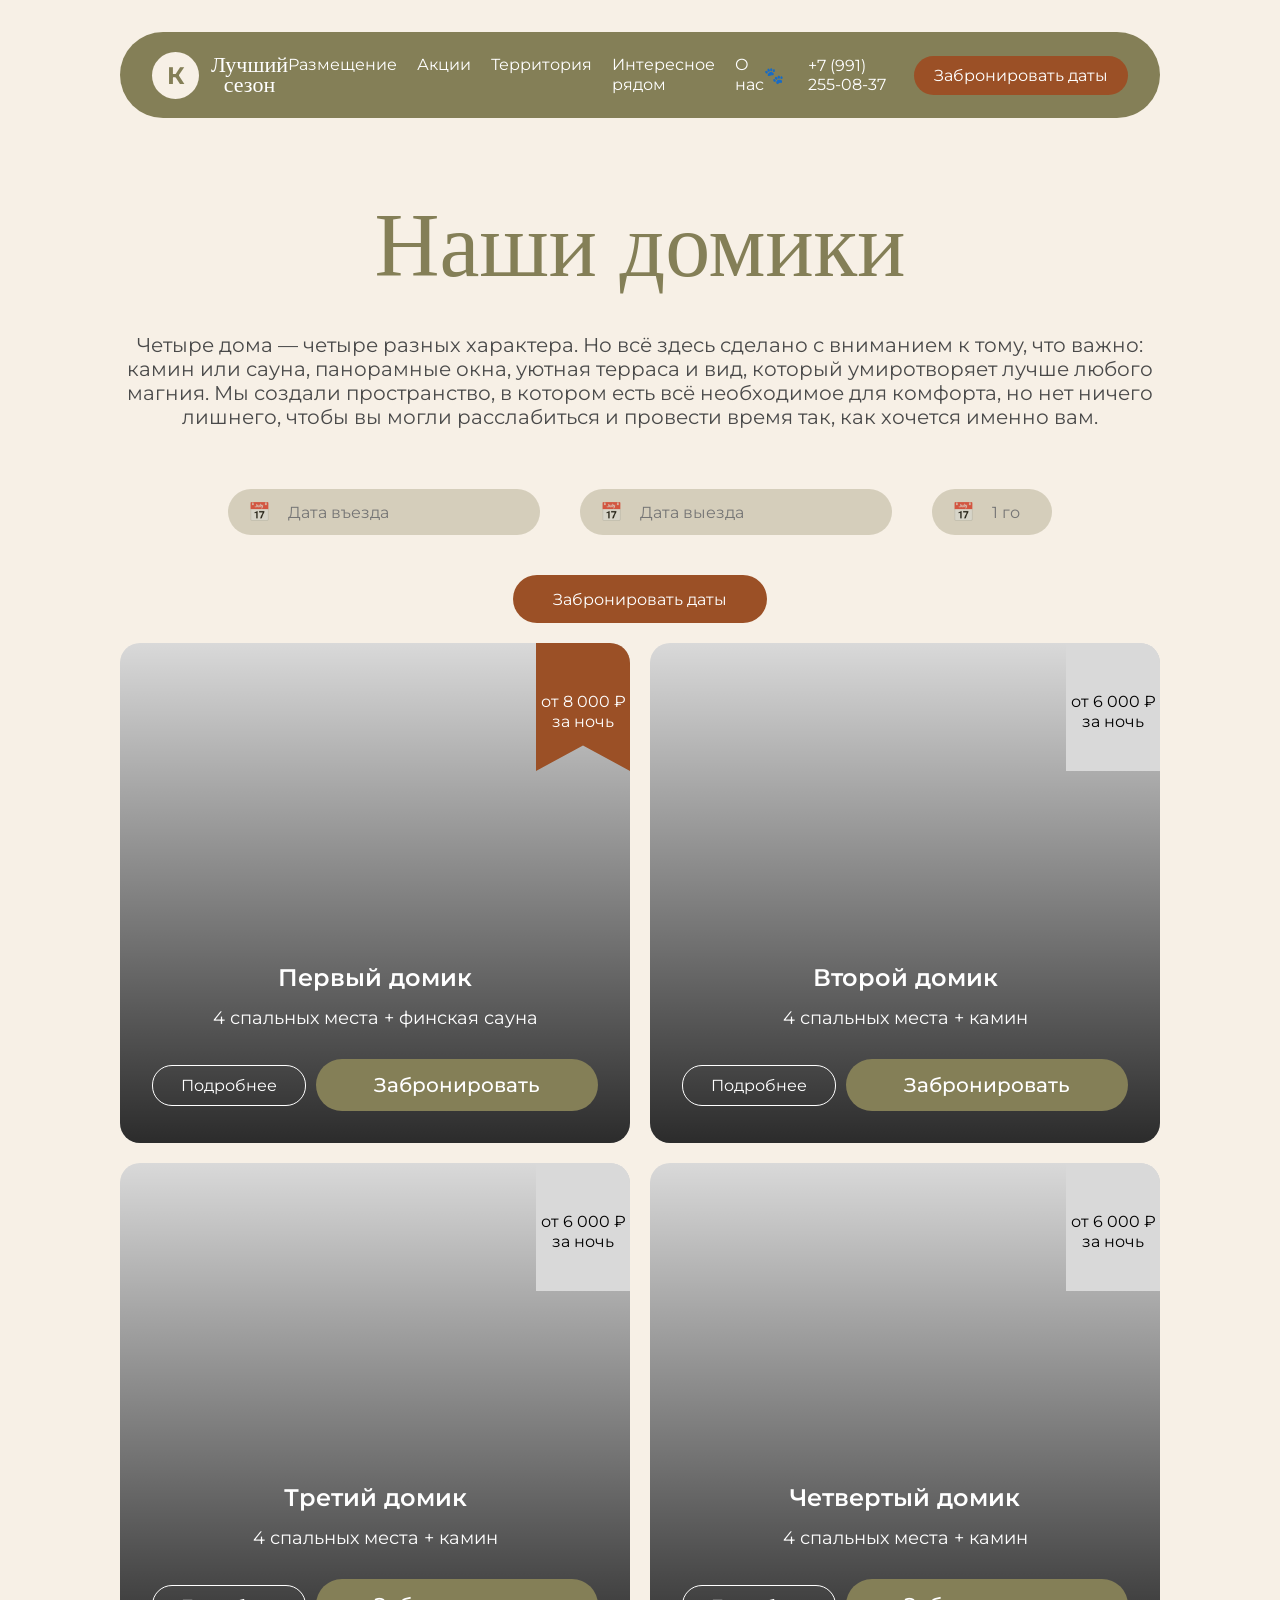
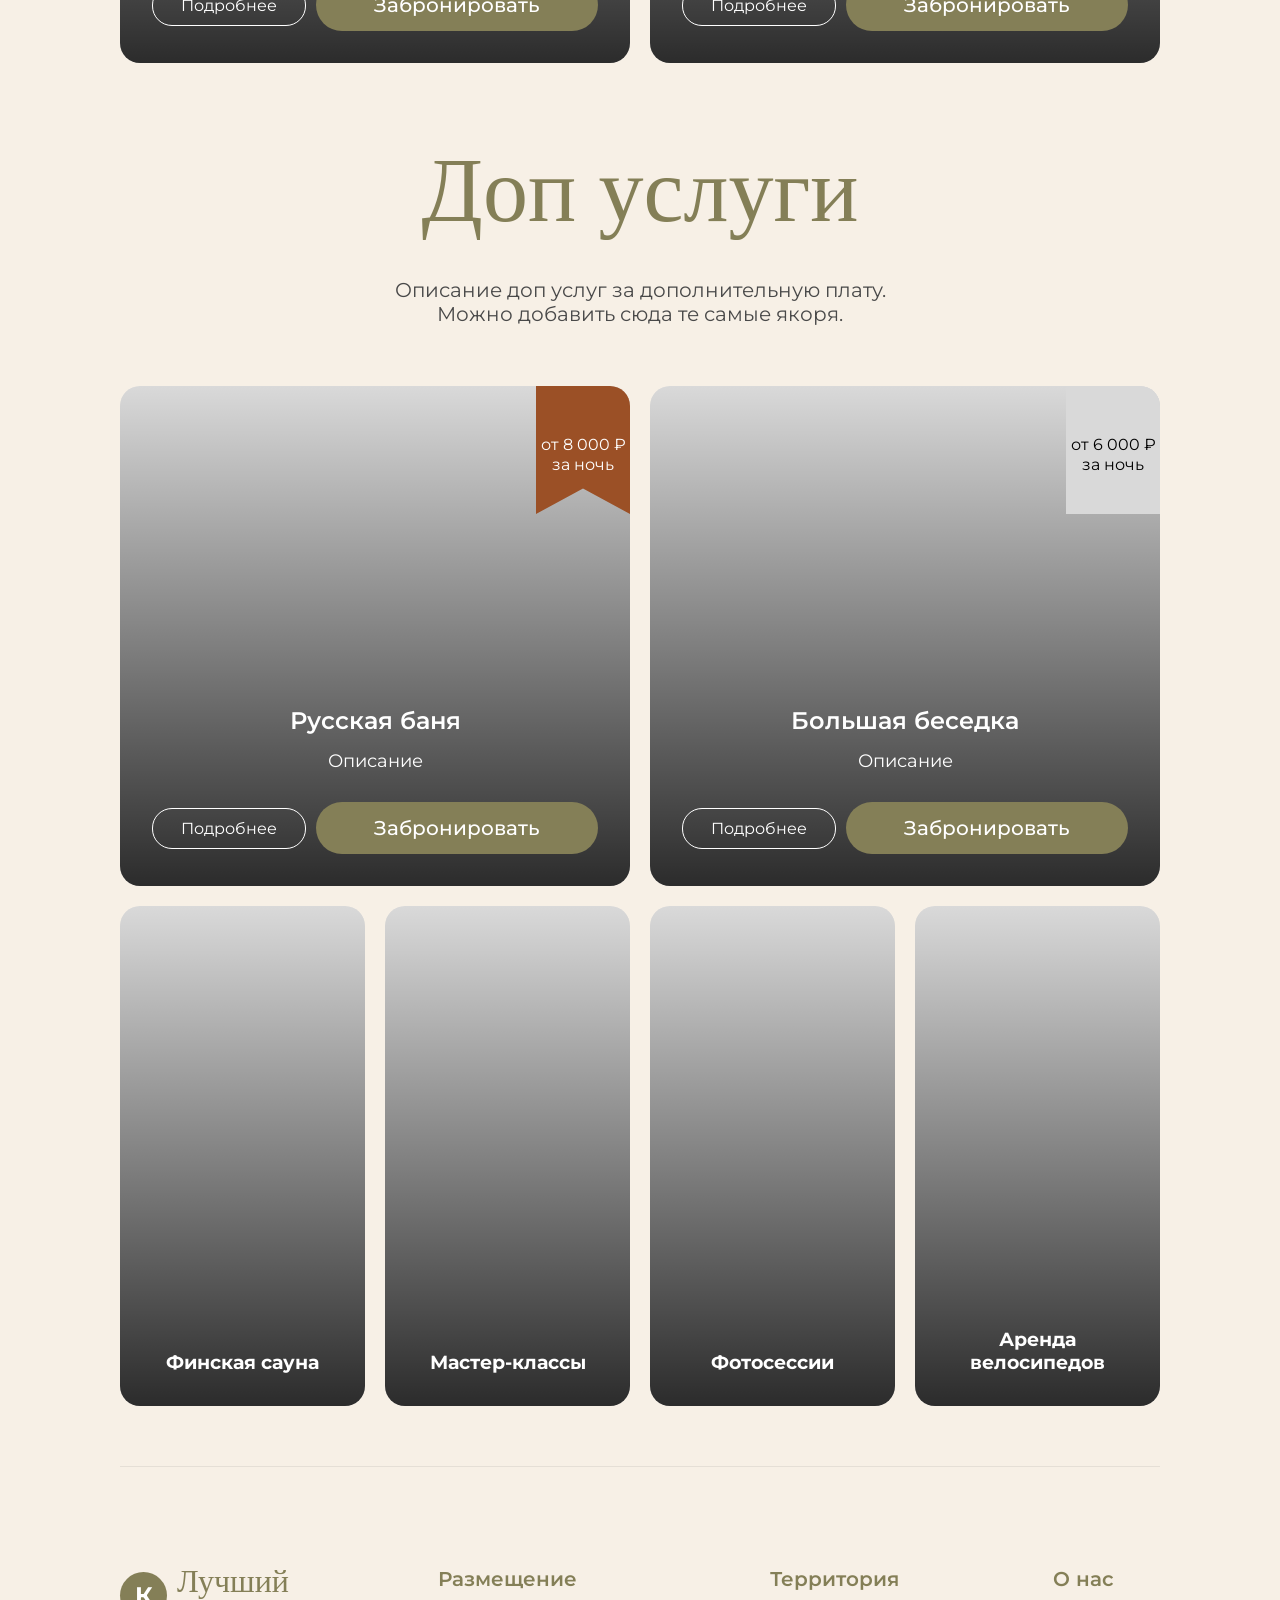
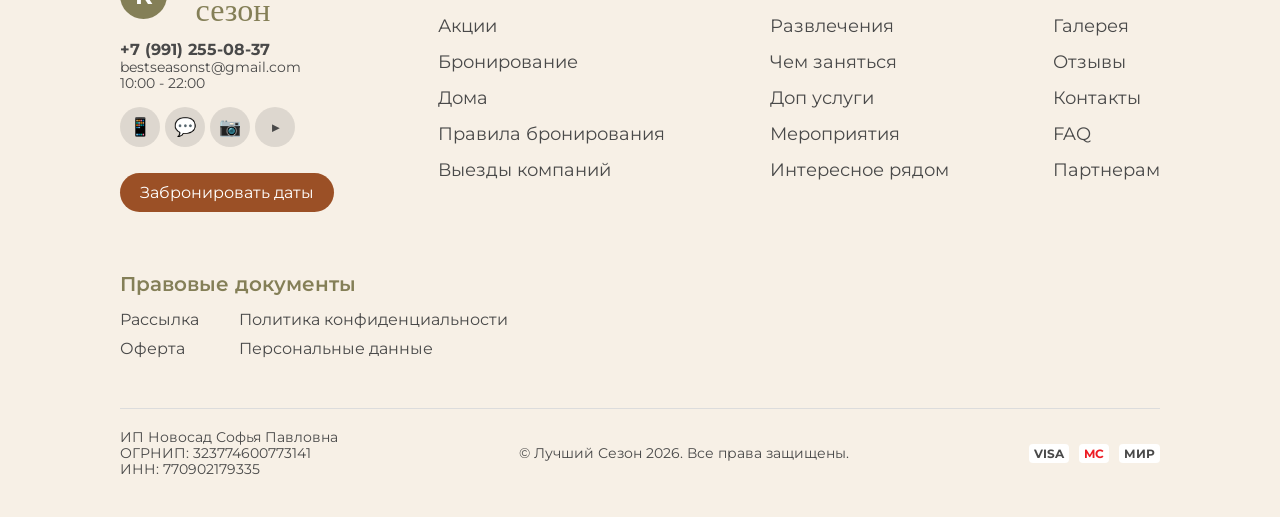
==== houses.html @ 02b1b935 "фыа" ====
<!DOCTYPE html>
<html lang="ru">
<head>
    <meta charset="UTF-8">
    <meta name="viewport" content="width=device-width, initial-scale=1.0">
    <title>Лучший сезон — Наши домики</title>
    
    <!-- Подключение шрифтов -->
    <link rel="preconnect" href="https://fonts.googleapis.com">
    <link rel="preconnect" href="https://fonts.gstatic.com" crossorigin>
    <link href="https://fonts.googleapis.com/css2?family=Inter:wght@400&family=Montserrat:wght@400;500;600&display=swap" rel="stylesheet">
    
    <style>
        /* CSS-переменные (цвета макета) */
        :root {
            --bg-color: #F7F0E6;
            --primary-color: #847F57;    /* Оливковый */
            --secondary-color: #9B5026;  /* Терракотовый */
            --text-color: #494949;
            --text-light: #FFFFFF;
        }

        /* Обнуление стилей */
        * {
            margin: 0;
            padding: 0;
            box-sizing: border-box;
            font-family: 'Montserrat', sans-serif;
        }

        body {
            background-color: var(--bg-color);
            color: var(--text-color);
            display: flex;
            flex-direction: column;
            align-items: center;
            padding: 20px 20px 0 20px;
        }

        /* Контейнер для десктопной ширины 1440px */
        .container {
            max-width: 1440px;
            width: 100%;
            padding: 0 100px;
        }

        /* --- ХЕДЕР --- */
        header {
            background: var(--primary-color);
            backdrop-filter: blur(10px);
            border-radius: 100px;
            padding: 20px 32px;
            display: flex;
            justify-content: space-between;
            align-items: center;
            width: 100%;
            height: 86px;
            margin-top: 12px;
            color: var(--text-light);
        }

        .logo-group {
            display: flex;
            align-items: center;
            gap: 12px;
        }

        .logo-icon {
            width: 47px;
            height: 47px;
            background: var(--bg-color);
            border-radius: 50%;
            display: flex;
            justify-content: center;
            align-items: center;
            color: var(--primary-color);
            font-weight: bold;
            font-size: 24px;
        }

        .logo-text {
            font-family: 'Etude Noire', serif;
            font-size: 22px;
            line-height: 90%;
            text-align: center;
        }

        nav {
            display: flex;
            gap: 20px;
        }

        nav a {
            color: var(--text-light);
            text-decoration: none;
            font-size: 16px;
            line-height: 20px;
        }

        .header-right {
            display: flex;
            align-items: center;
            gap: 24px;
        }

        .header-right .phone {
            font-size: 16px;
        }

        .btn-book {
            background: var(--secondary-color);
            color: var(--text-light);
            text-decoration: none;
            padding: 10px 20px;
            border-radius: 100px;
            font-size: 16px;
            white-space: nowrap;
            cursor: pointer;
            border: none;
        }

        /* --- СЕКЦИЯ ДОМИКИ --- */
        .section {
            margin-top: 80px;
            width: 100%;
        }

        .section-header {
            text-align: center;
            margin-bottom: 40px;
            display: flex;
            flex-direction: column;
            align-items: center;
            gap: 20px;
        }

        .section-title {
            font-family: 'Etude Noire', serif;
            font-size: 90px;
            color: var(--primary-color);
            font-weight: 500;
            line-height: 95px;
        }

        .section-subtitle {
            font-size: 20px;
            line-height: 24px;
            text-align: center;
            max-width: 1240px;
        }

        /* Поисковая строка */
        .search-bar {
            display: flex;
            justify-content: center;
            align-items: center;
            gap: 40px;
            margin-top: 40px;
            flex-wrap: wrap;
        }

        .search-input-group {
            display: flex;
            align-items: center;
            gap: 14px;
        }

        .search-input {
            background: rgba(132, 127, 87, 0.3);
            border: none;
            border-radius: 100px;
            padding: 14px 32px 14px 60px;
            font-size: 16px;
            color: var(--text-color);
            height: 46px;
            outline: none;
            position: relative;
        }

        .search-input-wrapper {
            position: relative;
        }

        .search-input-wrapper::before {
            content: '📅';
            position: absolute;
            left: 20px;
            top: 50%;
            transform: translateY(-50%);
            font-size: 18px;
        }

        /* Карточная сетка */
        .grid-2col {
            display: grid;
            grid-template-columns: repeat(2, 1fr);
            gap: 20px;
            margin-top: 20px;
        }

        .grid-4col {
            display: grid;
            grid-template-columns: repeat(4, 1fr);
            gap: 20px;
            margin-top: 20px;
        }

        /* Карточка дома */
        .card {
            position: relative;
            background: #d9d9d9;
            border-radius: 20px;
            overflow: hidden;
            height: 500px;
            display: flex;
            flex-direction: column;
            justify-content: flex-end;
            padding: 32px;
            color: var(--text-light);
            background-size: cover;
            background-position: center;
        }

        /* Градиентный оверлей */
        .card::before {
            content: '';
            position: absolute;
            bottom: 0;
            left: 0;
            width: 100%;
            height: 100%;
            background: linear-gradient(180deg, rgba(0,0,0,0) 0%, rgba(0,0,0,0.8) 100%);
            z-index: 1;
        }

        .card-content {
            position: relative;
            z-index: 2;
            display: flex;
            flex-direction: column;
            align-items: center;
            gap: 10px;
        }

        .card-content h3 {
            font-size: 24px;
            font-weight: 600;
            margin-bottom: 5px;
        }

        .card-content p {
            font-size: 18px;
            font-weight: 400;
            margin-bottom: 20px;
        }

        .card-btn-group {
            display: flex;
            gap: 10px;
            width: 100%;
            justify-content: space-between;
            align-items: center;
        }

        .btn-details {
            background: transparent;
            border: 1px solid var(--text-light);
            border-radius: 20px;
            padding: 10px 28px;
            color: var(--text-light);
            text-decoration: none;
            font-size: 16px;
        }

        .btn-book-card {
            background: var(--primary-color);
            color: var(--text-light);
            border-radius: 100px;
            padding: 14px 40px;
            text-decoration: none;
            font-size: 20px;
            font-weight: 500;
            width: 100%;
            text-align: center;
            cursor: pointer;
            border: none;
        }

        /* Цена */
        .price-tag {
            position: absolute;
            top: 0;
            right: 0;
            background: var(--secondary-color);
            width: 94px;
            height: 128px;
            display: flex;
            flex-direction: column;
            justify-content: center;
            align-items: center;
            clip-path: polygon(0 0, 100% 0, 100% 100%, 50% 80%, 0 100%);
            z-index: 3;
            padding-top: 10px;
        }

        .price-tag span {
            display: block;
            text-align: center;
            color: var(--text-light);
            font-size: 16px;
            line-height: 20px;
        }

        /* --- СЕКЦИЯ УСЛУГ --- */
        .service-card-large {
            height: 500px;
            background: linear-gradient(180deg, rgba(0,0,0,0) 0%, rgba(0,0,0,0.8) 100%), #847F57;
        }

        .service-card-small {
            height: 295px;
            background: linear-gradient(180deg, rgba(0,0,0,0) 0%, rgba(0,0,0,0.8) 100%), #d9d9d9;
            padding: 20px;
            align-items: center;
            justify-content: flex-end;
        }

        .service-card-small h3 {
            position: relative;
            z-index: 2;
            text-align: center;
        }

        /* --- ФУТЕР --- */
        footer {
            width: 100%;
            padding: 100px 0 20px 0;
            margin-top: 60px;
            border-top: 1px solid rgba(73, 73, 73, 0.1);
        }

        .footer-top {
            display: flex;
            justify-content: space-between;
            margin-bottom: 60px;
            gap: 40px;
            flex-wrap: wrap;
        }

        .footer-col {
            display: flex;
            flex-direction: column;
            gap: 14px;
        }

        .footer-col h4 {
            font-weight: 600;
            font-size: 20px;
            color: var(--primary-color);
            margin-bottom: 10px;
        }

        .footer-col a, .footer-col p {
            font-size: 18px;
            color: var(--text-color);
            text-decoration: none;
        }

        .footer-logo {
            display: flex;
            flex-direction: column;
            align-items: flex-start;
            gap: 16px;
        }

        .footer-logo .logo-text {
            color: var(--primary-color);
            font-size: 32px;
        }

        .footer-logo p {
            font-size: 16px;
            line-height: 115%;
        }

        .socials {
            display: flex;
            gap: 5px;
        }

        .social-icon {
            width: 40px;
            height: 40px;
            border-radius: 50%;
            background: rgba(73, 73, 73, 0.15);
            display: flex;
            justify-content: center;
            align-items: center;
            font-size: 18px;
        }

        .footer-docs {
            display: flex;
            gap: 40px;
            margin-bottom: 40px;
            flex-wrap: wrap;
        }

        .footer-docs-col h4 {
            font-weight: 600;
            font-size: 20px;
            color: var(--primary-color);
            margin-bottom: 14px;
        }
        
        .footer-docs-col a {
            display: block;
            margin-bottom: 10px;
            text-decoration: none;
            color: var(--text-color);
        }

        .footer-bottom {
            display: flex;
            justify-content: space-between;
            align-items: center;
            border-top: 1px solid #dcdcdc;
            padding-top: 20px;
            font-size: 14px;
            color: var(--text-color);
            flex-wrap: wrap;
            gap: 20px;
        }

        .footer-bottom .pay-icons {
            display: flex;
            gap: 10px;
            align-items: center;
        }

        /* Адаптивность для планшетов и телефонов */
        @media (max-width: 1200px) {
            .container { padding: 0 20px; }
            .grid-2col, .grid-4col { grid-template-columns: 1fr; }
            header { flex-wrap: wrap; height: auto; border-radius: 20px; gap: 15px; justify-content: center; }
            nav { flex-wrap: wrap; justify-content: center; }
            .section-title { font-size: 50px; line-height: 55px; }
        }

        /* ============================== */
        /* СТИЛИ ДЛЯ МОДАЛЬНОГО ОКНА      */
        /* ============================== */
        .modal-overlay {
            position: fixed;
            top: 0;
            left: 0;
            width: 100%;
            height: 100%;
            background: rgba(0,0,0,0.6);
            backdrop-filter: blur(4px);
            z-index: 1000;
            display: none; /* Скрыто по умолчанию */
            justify-content: center;
            align-items: center;
            padding: 20px;
        }

        .modal-content {
            background: #F7F0E6;
            border-radius: 40px;
            max-width: 800px;
            width: 100%;
            max-height: 90vh;
            overflow-y: auto;
            padding: 40px;
            position: relative;
            box-shadow: 0 20px 60px rgba(0,0,0,0.3);
        }

        .modal-close {
            position: absolute;
            top: 20px;
            right: 24px;
            background: rgba(132,127,87,0.15);
            border: none;
            border-radius: 14px;
            width: 50px;
            height: 50px;
            font-size: 28px;
            line-height: 50px;
            cursor: pointer;
            color: #847F57;
            transition: 0.2s;
        }
        .modal-close:hover {
            background: rgba(132,127,87,0.3);
        }

        .modal-title {
            font-family: 'Etude Noire', serif;
            font-size: 48px;
            color: #847F57;
            margin-bottom: 20px;
            text-align: center;
        }

        .modal-images {
            text-align: center;
            margin-bottom: 20px;
        }
        .modal-main-img {
            width: 100%;
            max-height: 300px;
            object-fit: cover;
            border-radius: 20px;
        }

        .modal-info {
            display: flex;
            flex-wrap: wrap;
            gap: 30px;
            margin-bottom: 30px;
        }
        .modal-desc, .modal-amenities {
            flex: 1;
            min-width: 200px;
        }
        .modal-desc h3, .modal-amenities h3 {
            font-size: 20px;
            color: #9B5026;
            margin-bottom: 12px;
        }
        .modal-desc p {
            font-size: 16px;
            line-height: 1.5;
            color: #494949;
        }
        .modal-amenities ul {
            list-style: none;
            padding: 0;
            display: flex;
            flex-wrap: wrap;
            gap: 8px;
        }
        .modal-amenities ul li {
            background: rgba(132,127,87,0.15);
            padding: 6px 16px;
            border-radius: 20px;
            font-size: 14px;
            color: #494949;
        }

        .modal-dates {
            display: flex;
            gap: 20px;
            margin-bottom: 30px;
            flex-wrap: wrap;
        }
        .date-group {
            flex: 1;
            min-width: 150px;
        }
        .date-group label {
            display: block;
            font-weight: 500;
            margin-bottom: 6px;
            color: #494949;
        }
        .date-group input {
            width: 100%;
            padding: 12px 16px;
            border: 1px solid rgba(132,127,87,0.3);
            border-radius: 100px;
            background: rgba(132,127,87,0.1);
            font-size: 16px;
            color: #494949;
            outline: none;
        }

        .modal-guests {
            background: rgba(155,80,38,0.1);
            border-radius: 16px;
            padding: 20px;
            margin-bottom: 30px;
        }
        .guest-row {
            display: flex;
            justify-content: space-between;
            align-items: center;
            padding: 8px 0;
            border-bottom: 1px solid rgba(73,73,73,0.1);
        }
        .guest-row:last-child {
            border-bottom: none;
        }
        .guest-row span {
            font-size: 16px;
            color: #494949;
        }
        .counter {
            display: flex;
            align-items: center;
            gap: 12px;
        }
        .counter-btn {
            width: 30px;
            height: 30px;
            border-radius: 50%;
            border: 1px solid #9B5026;
            background: transparent;
            color: #9B5026;
            font-size: 20px;
            cursor: pointer;
            display: flex;
            align-items: center;
            justify-content: center;
        }
        .counter-btn:hover {
            background: #9B5026;
            color: #fff;
        }
        .counter span {
            font-size: 18px;
            font-weight: 500;
            min-width: 20px;
            text-align: center;
        }

        .modal-footer {
            display: flex;
            justify-content: space-between;
            align-items: center;
            flex-wrap: wrap;
            gap: 20px;
            border-top: 1px solid rgba(73,73,73,0.2);
            padding-top: 20px;
        }
        .modal-price {
            font-size: 24px;
            font-weight: 600;
            color: #494949;
        }
        .modal-price small {
            font-weight: 400;
            font-size: 16px;
            color: #847F57;
        }
        #confirmBooking {
            background: #9B5026;
            color: #fff;
            border: none;
            border-radius: 100px;
            padding: 14px 40px;
            font-size: 20px;
            cursor: pointer;
            transition: 0.2s;
        }
        #confirmBooking:hover {
            background: #7a3e1c;
        }

        :root {
            --bg-color: #F7F0E6;
            --primary-color: #847F57;    /* Оливковый */
            --secondary-color: #9B5026;  /* Терракотовый */
            --text-color: #494949;
            --text-light: #FFFFFF;
            --beige-bg: rgba(155, 80, 38, 0.15);
            --light-beige-bg: rgba(132, 127, 87, 0.15);
        }

        /* Обнуление и база */
        * { margin: 0; padding: 0; box-sizing: border-box; font-family: 'Montserrat', sans-serif; }
        body { background: #F7F0E6; color: var(--text-color); padding: 20px; }
        a { text-decoration: none; color: inherit; }

        /* Имитация шрифта Etude Noire (в идеале подключить локальный файл) */
        @import url('https://fonts.googleapis.com/css2?family=Playfair+Display:wght@400;500;600&display=swap');
        .etude-font { font-family: 'Playfair Display', serif; }

        /* --- Стили основной страницы (Хедер, Карточки, Футер) --- */
        /* (Оставим их без изменений для контекста, главное здесь - модальное окно) */
        .container { max-width: 1440px; width: 100%; margin: 0 auto; padding: 0 100px; }
        header { background: var(--primary-color); border-radius: 100px; padding: 20px 32px; display: flex; justify-content: space-between; align-items: center; height: 86px; color: #fff; margin-top: 12px; }
        .logo-group { display: flex; align-items: center; gap: 12px; }
        .logo-icon { width: 47px; height: 47px; background: var(--bg-color); border-radius: 50%; display: flex; justify-content: center; align-items: center; color: var(--primary-color); font-weight: bold; font-size: 24px; }
        .logo-text { font-family: 'Playfair Display', serif; font-size: 22px; line-height: 90%; text-align: center; }
        nav { display: flex; gap: 20px; }
        nav a { color: #fff; font-size: 16px; }
        .header-right { display: flex; align-items: center; gap: 24px; }
        .btn-book { background: var(--secondary-color); color: #fff; padding: 10px 20px; border-radius: 100px; font-size: 16px; border: none; cursor: pointer; }
        .section { margin-top: 80px; }
        .section-title { font-family: 'Playfair Display', serif; font-size: 90px; color: var(--primary-color); text-align: center; line-height: 95px; }
        .section-subtitle { font-size: 20px; text-align: center; max-width: 1240px; margin: 20px auto; }
        .grid-2col { display: grid; grid-template-columns: repeat(2, 1fr); gap: 20px; margin-top: 20px; }
        .card { position: relative; height: 500px; border-radius: 20px; overflow: hidden; background: #d9d9d9; display: flex; flex-direction: column; justify-content: flex-end; padding: 32px; color: #fff; background-size: cover; background-position: center; }
        .card::before { content: ''; position: absolute; inset: 0; background: linear-gradient(180deg, rgba(0,0,0,0) 0%, rgba(0,0,0,0.8) 100%); z-index: 1; }
        .card-content { position: relative; z-index: 2; display: flex; flex-direction: column; align-items: center; gap: 10px; }
        .card-btn-group { display: flex; gap: 10px; width: 100%; justify-content: space-between; align-items: center; }
        .btn-book-card { background: var(--primary-color); color: #fff; border-radius: 100px; padding: 14px 40px; font-size: 20px; font-weight: 500; width: 100%; text-align: center; border: none; cursor: pointer; }
        .btn-details { border: 1px solid #fff; border-radius: 20px; padding: 10px 28px; color: #fff; }
        .price-tag { position: absolute; top: 0; right: 0; background: var(--secondary-color); width: 94px; height: 128px; display: flex; flex-direction: column; justify-content: center; align-items: center; clip-path: polygon(0 0, 100% 0, 100% 100%, 50% 80%, 0 100%); z-index: 3; }
        .price-tag span { display: block; text-align: center; color: #fff; font-size: 16px; line-height: 20px; }

        /* ============================================================ */
        /* =============== ТОЧНОЕ МОДАЛЬНОЕ ОКНО ПО МАКЕТУ ============== */
        /* ============================================================ */

        .modal-overlay {
            position: fixed; top: 0; left: 0; width: 100vw; height: 100vh;
            background: rgba(0, 0, 0, 0.5); backdrop-filter: blur(4px);
            z-index: 999; display: none; justify-content: center; align-items: center;
            padding: 40px 20px;
        }

        .modal-content {
            position: relative;
            width: 100%;
            max-width: 1240px; /* Строго по макету */
            background: #F7F0E6;
            border-radius: 40px;
            padding: 40px;
            max-height: 90vh; overflow-y: auto;
            box-shadow: 0 20px 60px rgba(0,0,0,0.3);
        }

        /* Кнопка закрытия */
        .modal-close-btn {
            position: absolute; top: 32px; right: 32px;
            width: 50px; height: 50px; border-radius: 14px;
            background: rgba(132, 127, 87, 0.15);
            border: none; color: #847F57; font-size: 28px;
            cursor: pointer; display: flex; justify-content: center; align-items: center;
        }
        .modal-close-btn:hover { background: rgba(132, 127, 87, 0.3); }

        /* Заголовок */
        .modal-title {
            font-family: 'Playfair Display', serif;
            font-size: 64px; color: var(--primary-color);
            text-align: center; margin-bottom: 32px; font-weight: 500;
        }

        /* Сетка изображений */
        .gallery-grid {
            display: flex; gap: 20px; height: 344px;
        }
        .gallery-main {
            flex: 0 0 574px; height: 100%; background: #D9D9D9; border-radius: 20px;
            background-size: cover; background-position: center;
        }
        .gallery-side {
            flex: 1; display: grid; grid-template-columns: 1fr 1fr; gap: 20px;
        }
        .gallery-item {
            background: #D9D9D9; border-radius: 20px; width: 100%; height: 100%;
            background-size: cover; background-position: center; position: relative;
        }
        .gallery-item-overlay {
            position: absolute; inset: 0; border-radius: 20px;
            background: rgba(0,0,0,0.4); display: flex; flex-direction: column;
            justify-content: center; align-items: center; color: #fff; gap: 6px; cursor: pointer;
        }
        .gallery-item-overlay span { font-size: 20px; }

        /* Блок "Вместимость" и "Спальные места" */
        .specs-row { display: flex; gap: 20px; margin-top: 40px; }
        .spec-box {
            flex: 1; background: var(--beige-bg); border-radius: 10px; padding: 20px 32px;
        }
        .spec-box h4 { font-weight: 600; font-size: 20px; margin-bottom: 20px; display: flex; gap: 10px; align-items: center; }
        .spec-item { display: flex; gap: 10px; align-items: center; font-size: 20px; margin-bottom: 10px; }
        .spec-item:last-child { margin-bottom: 0; }

        /* Блок "О домике" и "Удобства" */
        .desc-amenities-row { display: flex; gap: 60px; margin-top: 40px; }
        .desc-block { flex: 1; }
        .desc-block h3 { font-family: 'Playfair Display', serif; font-size: 32px; color: var(--secondary-color); margin-bottom: 20px; }
        .desc-block p { font-size: 20px; line-height: 24px; }
        
        .amenities-block { flex: 1; }
        .amenities-block h3 { font-family: 'Playfair Display', serif; font-size: 32px; color: var(--secondary-color); margin-bottom: 20px; }
        .amenities-grid { display: grid; grid-template-columns: 1fr 1fr; gap: 10px; }
        .amenity-item { background: var(--light-beige-bg); padding: 8px 20px; border-radius: 10px; font-size: 20px; }

        /* Таблица "Электроника / Внешняя территория / Прочее" */
        .details-table {
            background: var(--beige-bg); border-radius: 10px; padding: 20px 32px;
            display: flex; gap: 70px; margin-top: 40px; align-items: flex-start;
        }
        .detail-col { flex: 1; }
        .detail-col h4 { font-weight: 600; font-size: 20px; margin-bottom: 16px; }
        .detail-col ul { list-style: none; display: flex; flex-direction: column; gap: 10px; }
        .detail-col ul li { font-size: 20px; }
        .detail-col ul li.muted { opacity: 0.4; }
        .detail-col ul li.semi-muted { opacity: 0.7; }
        .details-more-btn {
            align-self: flex-end; margin-top: 20px;
            border: 1px solid var(--secondary-color); border-radius: 100px;
            padding: 10px 32px; font-size: 16px; cursor: pointer; background: transparent;
        }

        /* Блок выбора дат и гостей (верхняя плашка) */
        .booking-widget { display: flex; gap: 20px; margin-top: 40px; }
        .widget-box {
            flex: 1; background: var(--light-beige-bg); border-radius: 10px;
            padding: 20px 40px; display: flex; align-items: center; justify-content: space-between;
        }
        .widget-box label { display: flex; align-items: center; gap: 12px; font-size: 20px; cursor: pointer; }
        .widget-separator { color: var(--text-color); }

        /* Календарь и счётчики гостей */
        .booking-details { display: flex; gap: 20px; margin-top: 20px; }
        
        /* Календарь (Левая часть) */
        .calendar-wrapper { flex: 1; background: #FFFFFF; border-radius: 16px; padding: 24px; display: flex; gap: 20px; }
        .calendar-month { flex: 1; }
        .calendar-header { display: flex; justify-content: space-between; align-items: center; margin-bottom: 16px; font-size: 18px; font-weight: 500; }
        .calendar-nav { cursor: pointer; padding: 5px; }
        .calendar-grid { display: grid; grid-template-columns: repeat(7, 1fr); gap: 4px; }
        .calendar-day-name { text-align: center; font-size: 14px; color: #667085; padding: 8px 0; }
        .calendar-day { text-align: center; padding: 8px 0; font-size: 14px; border-radius: 50%; cursor: pointer; width: 40px; height: 40px; display: flex; justify-content: center; align-items: center; margin: 0 auto; }
        .calendar-day.muted { color: #D0D5DD; }
        .calendar-day.active { background: #FFCDA6; }
        .calendar-day.range { background: #FFF0E4; }
        .calendar-day:not(.muted):hover { background: #f0f0f0; }

        /* Счётчики гостей (Правая часть) */
        .guests-wrapper { flex: 1; background: #FFFFFF; border-radius: 16px; padding: 24px; display: flex; flex-direction: column; gap: 20px; }
        .guests-wrapper h4 { font-size: 20px; font-weight: 500; text-align: center; }
        
        .guest-counter-row { display: flex; justify-content: space-between; align-items: center; padding: 10px 0; }
        .guest-counter-row .label { display: flex; flex-direction: column; }
        .guest-counter-row .label span:first-child { font-size: 20px; }
        .guest-counter-row .label span:last-child { font-size: 14px; color: rgba(73,73,73,0.5); }
        
        .counter-controls { display: flex; align-items: center; gap: 16px; }
        .counter-btn { width: 30px; height: 30px; border-radius: 50%; background: #FFF0E4; border: 1px solid #FFCDA6; display: flex; justify-content: center; align-items: center; font-size: 20px; cursor: pointer; color: #494949; }
        .counter-btn:hover { background: #FFCDA6; }
        .counter-value { font-size: 20px; font-weight: 500; min-width: 20px; text-align: center; }

        /* Подвал модального окна */
        .modal-footer { display: flex; justify-content: space-between; align-items: center; margin-top: 40px; }
        .total-price { display: flex; flex-direction: column; align-items: flex-end; gap: 5px; }
        .total-price .details { display: flex; gap: 20px; font-size: 16px; align-items: center; }
        .total-price .amount { font-size: 24px; font-weight: 600; }
        .btn-confirm-booking {
            background: var(--secondary-color); color: #fff; border: none;
            border-radius: 100px; padding: 20px 40px; font-size: 24px; font-weight: 500; cursor: pointer;
            width: 340px; text-align: center; transition: 0.2s;
        }
        .btn-confirm-booking:hover { background: #7a3e1c; }

        /* Адаптивность модального окна */
        @media (max-width: 1024px) {
            .gallery-main { flex: 1; height: 250px; }
            .gallery-side { display: none; } /* Упрощаем на планшетах */
            .desc-amenities-row { flex-direction: column; gap: 30px; }
            .details-table { flex-direction: column; gap: 20px; }
            .booking-details { flex-direction: column; }
            .modal-title { font-size: 40px; }
            .container { padding: 0 20px; }
        }
        @media (max-width: 600px) {
            .specs-row { flex-direction: column; }
            .booking-widget { flex-direction: column; }
            .calendar-wrapper { flex-direction: column; }
            .modal-content { padding: 20px; }
            .modal-footer { flex-direction: column; align-items: stretch; gap: 20px; }
            .btn-confirm-booking { width: 100%; }
        }

        /* Адаптивность модалки */
        @media (max-width: 600px) {
            .modal-content { padding: 20px; }
            .modal-title { font-size: 32px; }
            .modal-info { flex-direction: column; }
            .modal-dates { flex-direction: column; }
        }
    </style>
</head>
<body>

<div class="container">
    <!-- Шапка -->
    <header>
        <div class="logo-group">
            <div class="logo-icon">К</div>
            <div class="logo-text">Лучший<br>сезон</div>
        </div>
        <nav>
            <a href="#">Размещение</a>
            <a href="#">Акции</a>
            <a href="#">Территория</a>
            <a href="#">Интересное рядом</a>
            <a href="#">О нас</a>
        </nav>
        <div class="header-right">
            <span>🐾</span>
            <span class="phone">+7 (991) 255-08-37</span>
            <button class="btn-book">Забронировать даты</button>
        </div>
    </header>

    <!-- Основной контент -->
    <main>
        <!-- Секция: Наши домики -->
        <section class="section">
            <div class="section-header">
                <h1 class="section-title">Наши домики</h1>
                <p class="section-subtitle">Четыре дома — четыре разных характера. Но всё здесь сделано с вниманием к тому, что важно: камин или сауна, панорамные окна, уютная терраса и вид, который умиротворяет лучше любого магния. Мы создали пространство, в котором есть всё необходимое для комфорта, но нет ничего лишнего, чтобы вы могли расслабиться и провести время так, как хочется именно вам.</p>
            </div>

            <div class="search-bar">
                <div class="search-input-wrapper">
                    <input type="text" class="search-input" placeholder="Дата въезда">
                </div>
                <div class="search-input-wrapper">
                    <input type="text" class="search-input" placeholder="Дата выезда">
                </div>
                <div class="search-input-wrapper">
                    <input type="text" class="search-input" placeholder="1 гость" style="width: 120px;">
                </div>
                <button class="btn-book" style="padding: 14px 40px; height: 48px; border: none;">Забронировать даты</button>
            </div>

            <!-- Карточки домов (добавлены data-house-id для связи с модалкой) -->
            <div class="grid-2col">
                <!-- Домик 1 -->
                <div class="card" data-house-id="1" style="background-image: url('https://images.unsplash.com/photo-1582268611958-ebfd161ef9cf?q=80&w=1000&auto=format&fit=crop');">
                    <div class="price-tag">
                        <span>от 8 000 ₽</span>
                        <span>за ночь</span>
                    </div>
                    <div class="card-content">
                        <h3>Первый домик</h3>
                        <p>4 спальных места + финская сауна</p>
                        <div class="card-btn-group">
                            <a href="#" class="btn-details">Подробнее</a>
                            <button class="btn-book-card">Забронировать</button>
                        </div>
                    </div>
                </div>

                <!-- Домик 2 -->
                <div class="card" data-house-id="2" style="background-image: url('https://images.unsplash.com/photo-1595526114035-0d45ed16cfbf?q=80&w=1000&auto=format&fit=crop');">
                    <div class="price-tag" style="background: #D9D9D9; clip-path: none;">
                        <span style="color: #000;">от 6 000 ₽</span>
                        <span style="color: #000;">за ночь</span>
                    </div>
                    <div class="card-content">
                        <h3>Второй домик</h3>
                        <p>4 спальных места + камин</p>
                        <div class="card-btn-group">
                            <a href="#" class="btn-details">Подробнее</a>
                            <button class="btn-book-card">Забронировать</button>
                        </div>
                    </div>
                </div>

                <!-- Домик 3 -->
                <div class="card" data-house-id="3" style="background-image: url('https://images.unsplash.com/photo-1542718610-a1d656d1884c?q=80&w=1000&auto=format&fit=crop');">
                    <div class="price-tag" style="background: #D9D9D9; clip-path: none;">
                        <span style="color: #000;">от 6 000 ₽</span>
                        <span style="color: #000;">за ночь</span>
                    </div>
                    <div class="card-content">
                        <h3>Третий домик</h3>
                        <p>4 спальных места + камин</p>
                        <div class="card-btn-group">
                            <a href="#" class="btn-details">Подробнее</a>
                            <button class="btn-book-card">Забронировать</button>
                        </div>
                    </div>
                </div>

                <!-- Домик 4 -->
                <div class="card" data-house-id="4" style="background-image: url('https://images.unsplash.com/photo-1600596542815-ffad4c1539a9?q=80&w=1000&auto=format&fit=crop');">
                    <div class="price-tag" style="background: #D9D9D9; clip-path: none;">
                        <span style="color: #000;">от 6 000 ₽</span>
                        <span style="color: #000;">за ночь</span>
                    </div>
                    <div class="card-content">
                        <h3>Четвертый домик</h3>
                        <p>4 спальных места + камин</p>
                        <div class="card-btn-group">
                            <a href="#" class="btn-details">Подробнее</a>
                            <button class="btn-book-card">Забронировать</button>
                        </div>
                    </div>
                </div>
            </div>
        </section>

        <!-- Секция: Доп услуги -->
        <section class="section">
            <div class="section-header">
                <h1 class="section-title">Доп услуги</h1>
                <p class="section-subtitle">Описание доп услуг за дополнительную плату.<br>Можно добавить сюда те самые якоря.</p>
            </div>

            <div class="grid-2col">
                <!-- Русская баня -->
                <div class="card service-card-large" style="background-image: url('https://images.unsplash.com/photo-1620626012761-d9baf979bc53?q=80&w=1000&auto=format&fit=crop');">
                    <div class="price-tag">
                        <span>от 8 000 ₽</span>
                        <span>за ночь</span>
                    </div>
                    <div class="card-content">
                        <h3>Русская баня</h3>
                        <p>Описание</p>
                        <div class="card-btn-group">
                            <a href="#" class="btn-details">Подробнее</a>
                            <button class="btn-book-card">Забронировать</button>
                        </div>
                    </div>
                </div>

                <!-- Большая беседка -->
                <div class="card service-card-large" style="background-image: url('https://images.unsplash.com/photo-1600585154340-be6161a56a0c?q=80&w=1000&auto=format&fit=crop');">
                    <div class="price-tag" style="background: #D9D9D9; clip-path: none;">
                        <span style="color: #000;">от 6 000 ₽</span>
                        <span style="color: #000;">за ночь</span>
                    </div>
                    <div class="card-content">
                        <h3>Большая беседка</h3>
                        <p>Описание</p>
                        <div class="card-btn-group">
                            <a href="#" class="btn-details">Подробнее</a>
                            <button class="btn-book-card">Забронировать</button>
                        </div>
                    </div>
                </div>
            </div>

            <!-- Маленькие карточки доп услуг -->
            <div class="grid-4col">
                <div class="card service-card-small" style="background-image: url('https://images.unsplash.com/photo-1584622650111-993a426fbf0a?q=80&w=600&auto=format&fit=crop');">
                    <h3>Финская сауна</h3>
                </div>
                <div class="card service-card-small" style="background-image: url('https://images.unsplash.com/photo-1533090161767-e6ffed986c88?q=80&w=600&auto=format&fit=crop');">
                    <h3>Мастер-классы</h3>
                </div>
                <div class="card service-card-small" style="background-image: url('https://images.unsplash.com/photo-1516035069371-29a1b244cc32?q=80&w=600&auto=format&fit=crop');">
                    <h3>Фотосессии</h3>
                </div>
                <div class="card service-card-small" style="background-image: url('https://images.unsplash.com/photo-1532298229144-0ec0ef316e2b?q=80&w=600&auto=format&fit=crop');">
                    <h3>Аренда велосипедов</h3>
                </div>
            </div>
        </section>
    </main>

    <!-- Футер -->
    <footer>
        <div class="footer-top">
            <div class="footer-logo">
                <div style="display: flex; align-items: center; gap: 10px;">
                    <div class="logo-icon" style="background: var(--primary-color); color: white;">К</div>
                    <div class="logo-text">Лучший<br>сезон</div>
                </div>
                <div>
                    <p><strong>+7 (991) 255-08-37</strong></p>
                    <p style="font-size: 14px;">bestseasonst@gmail.com</p>
                    <p style="font-size: 14px;">10:00 - 22:00</p>
                </div>
                <div class="socials">
                    <div class="social-icon">📱</div>
                    <div class="social-icon">💬</div>
                    <div class="social-icon">📷</div>
                    <div class="social-icon">▶️</div>
                </div>
                <button class="btn-book" style="width: max-content; margin-top: 10px; border: none;">Забронировать даты</button>
            </div>

            <div class="footer-col">
                <h4>Размещение</h4>
                <a href="#">Акции</a>
                <a href="#">Бронирование</a>
                <a href="#">Дома</a>
                <a href="#">Правила бронирования</a>
                <a href="#">Выезды компаний</a>
            </div>

            <div class="footer-col">
                <h4>Территория</h4>
                <a href="#">Развлечения</a>
                <a href="#">Чем заняться</a>
                <a href="#">Доп услуги</a>
                <a href="#">Мероприятия</a>
                <a href="#">Интересное рядом</a>
            </div>

            <div class="footer-col">
                <h4>О нас</h4>
                <a href="#">Галерея</a>
                <a href="#">Отзывы</a>
                <a href="#">Контакты</a>
                <a href="#">FAQ</a>
                <a href="#">Партнерам</a>
            </div>
        </div>

        <!-- Правовые документы -->
        <div class="footer-docs">
            <div class="footer-docs-col">
                <h4>Правовые документы</h4>
                <div style="display: flex; gap: 40px; flex-wrap: wrap;">
                    <div>
                        <a href="#">Рассылка</a>
                        <a href="#">Оферта</a>
                    </div>
                    <div>
                        <a href="#">Политика конфиденциальности</a>
                        <a href="#">Персональные данные</a>
                    </div>
                </div>
            </div>
        </div>

        <div class="footer-bottom">
            <div style="font-size: 14px; line-height: 115%; max-width: 250px;">
                ИП Новосад Софья Павловна<br>
                ОГРНИП: 323774600773141<br>
                ИНН: 770902179335
            </div>
            <div>© Лучший Сезон 2026. Все права защищены.</div>
            <div class="pay-icons">
                <div style="background: #fff; padding: 2px 5px; border-radius: 4px; font-weight: bold; font-size: 12px;">VISA</div>
                <div style="background: #fff; padding: 2px 5px; border-radius: 4px; font-weight: bold; font-size: 12px; color: #ED1C24;">MC</div>
                <div style="background: #fff; padding: 2px 5px; border-radius: 4px; font-weight: bold; font-size: 12px;">МИР</div>
            </div>
        </div>
    </footer>
</div>

<!-- ============================== -->
<!-- МОДАЛЬНОЕ ОКНО БРОНИРОВАНИЯ     -->
<!-- ============================== -->
<div class="modal-overlay" id="bookingModal">
    <div class="modal-content">
        
        <!-- Кнопка закрытия -->
        <button class="modal-close-btn" id="closeModalBtn">✕</button>

        <!-- Заголовок -->
        <h2 class="modal-title" id="modalTitle">Первый домик</h2>

        <!-- Сетка изображений -->
        <div class="gallery-grid" id="galleryContainer">
            <div class="gallery-main" id="galleryMain" style="background-image: url('');"></div>
            <div class="gallery-side">
                <div class="gallery-item" style="background-color: #D9D9D9;"></div>
                <div class="gallery-item" style="background-color: #D9D9D9;"></div>
                <div class="gallery-item" style="background-color: #D9D9D9;"></div>
                <div class="gallery-item" style="background-color: #D9D9D9; display: flex; justify-content: center; align-items: center;">
                    <div class="gallery-item-overlay">
                        <svg width="24" height="24" viewBox="0 0 24 24" fill="none" stroke="white" stroke-width="2"><path d="M23 19a2 2 0 0 1-2 2H3a2 2 0 0 1-2-2V8a2 2 0 0 1 2-2h4l2-3h6l2 3h4a2 2 0 0 1 2 2z"/><circle cx="12" cy="13" r="4"/></svg>
                        <span>Смотреть</span>
                    </div>
                </div>
            </div>
        </div>

        <!-- Блок "Вместимость" и "Спальные места" -->
        <div class="specs-row">
            <div class="spec-box">
                <h4>👤 Вместимость до 4-х человек</h4>
                <div class="spec-item">📐 54 м²</div>
                <div class="spec-item">📐 Свободная планировка</div>
            </div>
            <div class="spec-box">
                <h4>🛏 Спальные места</h4>
                <div class="spec-item">🛋 Диван-кровать</div>
                <div class="spec-item">🛏 Двухэтажная кровать</div>
            </div>
        </div>

        <!-- Блок "О домике" и "Удобства" -->
        <div class="desc-amenities-row">
            <div class="desc-block">
                <h3>О домике</h3>
                <p id="modalDescription">Уютный домик‑лофт с собственной сауной и панорамным видом на лес для 2-4 гостей. Идеальное место для семейного отдыха или романтических выходных. Площадь дома 30м² + терраса 24м². Безлимитный Wi-Fi, оснащенная кухня, отдельная мангальная зона и ротанговая мебель.</p>
            </div>
            <div class="amenities-block">
                <h3>Удобства</h3>
                <div class="amenities-grid" id="amenitiesGrid">
                    <div class="amenity-item">Большая терраса</div>
                    <div class="amenity-item">Wifi (оптоволокно)</div>
                    <div class="amenity-item">Мангальная зона</div>
                    <div class="amenity-item">Панорамные окна</div>
                    <div class="amenity-item">Финская сауна</div>
                    <div class="amenity-item">Умная колонка Алиса</div>
                    <div class="amenity-item">Телевизор</div>
                    <div class="amenity-item">Кондиционер</div>
                </div>
            </div>
        </div>

        <!-- Таблица "Электроника / Внешняя территория / Прочее" -->
        <div class="details-table">
            <div class="detail-col">
                <h4>Электроника</h4>
                <ul>
                    <li>Телевизор</li>
                    <li>Умная колонка Алиса</li>
                    <li>Кондиционер</li>
                    <li>Фен</li>
                    <li class="muted">Вентиляция</li>
                </ul>
            </div>
            <div class="detail-col">
                <h4>Внешняя территория</h4>
                <ul>
                    <li>Крытая терраса 24 м²</li>
                    <li>Вид на лес и реку</li>
                    <li>Отдельный вход в номер</li>
                    <li class="semi-muted">Живое огорождение (туи)</li>
                    <li class="muted">Большой стол с самоваром</li>
                </ul>
            </div>
            <div class="detail-col">
                <h4>Прочее</h4>
                <ul>
                    <li>Мини-аптечка</li>
                    <li>Фильтр для воды</li>
                    <li class="semi-muted">Вешалки</li>
                    <li class="semi-muted">Полный комплект посуды</li>
                    <li class="muted">Шампуры</li>
                </ul>
                <button class="details-more-btn">Подробнее</button>
            </div>
        </div>

        <!-- Панель "Даты" и "Гости" -->
        <div class="booking-widget">
            <div class="widget-box">
                <label>📅 Дата заезда</label>
                <span class="widget-separator">—</span>
                <label>📅 Дата выезда</label>
            </div>
            <div class="widget-box">
                <label>👤 Количество гостей</label>
            </div>
        </div>

        <!-- Календарь и Счётчики -->
        <div class="booking-details">
            <!-- Календарь -->
            <div class="calendar-wrapper">
                <div class="calendar-month">
                    <div class="calendar-header">
                        <span class="calendar-nav">‹</span>
                        <span>Май 2026</span>
                        <span style="width: 20px;"></span>
                    </div>
                    <div class="calendar-grid" id="calendarMay">
                        <div class="calendar-day-name">Пн</div><div class="calendar-day-name">Вт</div><div class="calendar-day-name">Ср</div><div class="calendar-day-name">Чт</div><div class="calendar-day-name">Пт</div><div class="calendar-day-name">Сб</div><div class="calendar-day-name">Вс</div>
                        <!-- Дни мая -->
                        <div class="calendar-day muted">27</div><div class="calendar-day muted">28</div><div class="calendar-day muted">29</div><div class="calendar-day muted">30</div><div class="calendar-day muted">31</div><div class="calendar-day">1</div><div class="calendar-day">2</div>
                        <div class="calendar-day">3</div><div class="calendar-day active">4</div><div class="calendar-day range">5</div><div class="calendar-day range">6</div><div class="calendar-day range">7</div><div class="calendar-day range">8</div><div class="calendar-day range">9</div>
                        <div class="calendar-day range">10</div><div class="calendar-day range">11</div><div class="calendar-day range">12</div><div class="calendar-day range">13</div><div class="calendar-day range">14</div><div class="calendar-day range">15</div><div class="calendar-day range">16</div>
                        <div class="calendar-day">17</div><div class="calendar-day">18</div><div class="calendar-day">19</div><div class="calendar-day">20</div><div class="calendar-day">21</div><div class="calendar-day">22</div><div class="calendar-day">23</div>
                        <div class="calendar-day">24</div><div class="calendar-day">25</div><div class="calendar-day">26</div><div class="calendar-day">27</div><div class="calendar-day">28</div><div class="calendar-day">29</div><div class="calendar-day">30</div>
                        <div class="calendar-day">31</div><div class="calendar-day muted">1</div><div class="calendar-day muted">2</div><div class="calendar-day muted">3</div><div class="calendar-day muted">4</div><div class="calendar-day muted">5</div><div class="calendar-day muted">6</div>
                    </div>
                </div>
                <div class="calendar-month">
                    <div class="calendar-header">
                        <span style="width: 20px;"></span>
                        <span>Июнь 2026</span>
                        <span class="calendar-nav">›</span>
                    </div>
                    <div class="calendar-grid" id="calendarJune">
                        <div class="calendar-day-name">Пн</div><div class="calendar-day-name">Вт</div><div class="calendar-day-name">Ср</div><div class="calendar-day-name">Чт</div><div class="calendar-day-name">Пт</div><div class="calendar-day-name">Сб</div><div class="calendar-day-name">Вс</div>
                        <div class="calendar-day muted">25</div><div class="calendar-day muted">26</div><div class="calendar-day muted">27</div><div class="calendar-day muted">28</div><div class="calendar-day muted">29</div><div class="calendar-day muted">30</div><div class="calendar-day muted">31</div>
                        <div class="calendar-day">1</div><div class="calendar-day">2</div><div class="calendar-day">3</div><div class="calendar-day">4</div><div class="calendar-day">5</div><div class="calendar-day">6</div><div class="calendar-day">7</div>
                        <div class="calendar-day">8</div><div class="calendar-day">9</div><div class="calendar-day">10</div><div class="calendar-day">11</div><div class="calendar-day">12</div><div class="calendar-day">13</div><div class="calendar-day">14</div>
                        <div class="calendar-day">15</div><div class="calendar-day">16</div><div class="calendar-day">17</div><div class="calendar-day">18</div><div class="calendar-day">19</div><div class="calendar-day">20</div><div class="calendar-day">21</div>
                        <div class="calendar-day">22</div><div class="calendar-day">23</div><div class="calendar-day">24</div><div class="calendar-day">25</div><div class="calendar-day">26</div><div class="calendar-day">27</div><div class="calendar-day">28</div>
                        <div class="calendar-day">29</div><div class="calendar-day">30</div><div class="calendar-day muted">1</div><div class="calendar-day muted">2</div><div class="calendar-day muted">3</div><div class="calendar-day muted">4</div><div class="calendar-day muted">5</div>
                    </div>
                </div>
            </div>

            <!-- Счётчики гостей -->
            <div class="guests-wrapper">
                <h4>Количество гостей</h4>
                
                <div class="guest-counter-row">
                    <div class="label">
                        <span>Взрослые</span>
                        <span>Возраст от 7 лет</span>
                    </div>
                    <div class="counter-controls">
                        <button class="counter-btn" data-target="adults" data-action="minus">−</button>
                        <span class="counter-value" id="adultsCount">2</span>
                        <button class="counter-btn" data-target="adults" data-action="plus">+</button>
                    </div>
                </div>

                <div class="guest-counter-row">
                    <div class="label">
                        <span>Дети</span>
                        <span>Бесплатно до 7 лет</span>
                    </div>
                    <div class="counter-controls">
                        <button class="counter-btn" data-target="children" data-action="minus">−</button>
                        <span class="counter-value" id="childrenCount">0</span>
                        <button class="counter-btn" data-target="children" data-action="plus">+</button>
                    </div>
                </div>

                <div class="guest-counter-row">
                    <div class="label">
                        <span>Питомцы</span>
                        <span>Доплата за питомца 1000 ₽</span>
                    </div>
                    <div class="counter-controls">
                        <button class="counter-btn" data-target="pets" data-action="minus">−</button>
                        <span class="counter-value" id="petsCount">1</span>
                        <button class="counter-btn" data-target="pets" data-action="plus">+</button>
                    </div>
                </div>
            </div>
        </div>

        <!-- Подвал и кнопка "Забронировать" -->
        <div class="modal-footer">
            <div class="total-price">
                <div class="details">
                    <span>🕒 2 ночи</span>
                    <span>👤 3 гостя</span>
                </div>
                <div class="amount" id="modalPrice">8 000 ₽</div>
            </div>
            <button class="btn-confirm-booking" id="confirmBookingBtn">Забронировать</button>
        </div>

    </div>
</div>

<!-- ============================================================== -->
<!-- JAVASCRIPT (ЛОГИКА)                                             -->
<!-- ============================================================== -->
<script>
document.addEventListener('DOMContentLoaded', function() {
    // --- База данных домиков ---
    const housesData = {
        1: {
            name: 'Первый домик',
            price: '8 000 ₽',
            img: 'https://images.unsplash.com/photo-1582268611958-ebfd161ef9cf?q=80&w=1000&auto=format&fit=crop',
            description: 'Уютный домик‑лофт с собственной сауной и панорамным видом на лес для 2-4 гостей. Идеальное место для семейного отдыха или романтических выходных. Площадь дома 30м² + терраса 24м². Безлимитный Wi-Fi, оснащенная кухня, отдельная мангальная зона и ротанговая мебель.',
        },
        2: {
            name: 'Второй домик',
            price: '6 000 ₽',
            img: 'https://images.unsplash.com/photo-1595526114035-0d45ed16cfbf?q=80&w=1000&auto=format&fit=crop',
            description: 'Домик с камином и уютной атмосферой. 4 спальных места, идеально для компании друзей или семьи.',
        }
    };

    // --- Элементы DOM ---
    const modal = document.getElementById('bookingModal');
    const closeBtn = document.getElementById('closeModalBtn');
    const titleEl = document.getElementById('modalTitle');
    const imgMainEl = document.getElementById('galleryMain');
    const descEl = document.getElementById('modalDescription');
    const priceEl = document.getElementById('modalPrice');
    const confirmBtn = document.getElementById('confirmBookingBtn');

    // --- Функции управления модальным окном ---
    function openModal(houseId) {
        const data = housesData[houseId];
        if (!data) return;

        titleEl.textContent = data.name;
        imgMainEl.style.backgroundImage = `url('${data.img}')`;
        descEl.textContent = data.description;
        priceEl.textContent = data.price;

        // Сброс счётчиков
        document.getElementById('adultsCount').textContent = '2';
        document.getElementById('childrenCount').textContent = '0';
        document.getElementById('petsCount').textContent = '1';

        modal.style.display = 'flex';
        document.body.style.overflow = 'hidden';
    }

    function closeModal() {
        modal.style.display = 'none';
        document.body.style.overflow = '';
    }

    // --- Обработчики событий ---
    closeBtn.addEventListener('click', closeModal);
    modal.addEventListener('click', (e) => { if (e.target === modal) closeModal(); });

    // Нажатие на кнопки бронирования
    document.querySelectorAll('.btn-book-card, .btn-book').forEach(btn => {
        btn.addEventListener('click', function(e) {
            e.preventDefault();
            const card = this.closest('.card');
            if (card && card.dataset.houseId) {
                openModal(parseInt(card.dataset.houseId));
            } else {
                openModal(1); // Дефолтный домик
            }
        });
    });

    // --- Логика работы счётчиков ---
    document.querySelectorAll('.counter-btn').forEach(btn => {
        btn.addEventListener('click', function() {
            const targetId = this.dataset.target;
            const action = this.dataset.action;
            const span = document.getElementById(targetId + 'Count');
            let val = parseInt(span.textContent) || 0;
            if (action === 'plus') val++;
            else if (action === 'minus' && val > 0) val--;
            span.textContent = val;
        });
    });

    // --- Логика кнопки "Забронировать" в модалке ---
    confirmBtn.addEventListener('click', function() {
        const adults = document.getElementById('adultsCount').textContent;
        const children = document.getElementById('childrenCount').textContent;
        const pets = document.getElementById('petsCount').textContent;
        const house = titleEl.textContent;
        
        alert(`Бронирование:\nДомик: ${house}\nВзрослые: ${adults}\nДети: ${children}\nПитомцы: ${pets}`);
        closeModal();
    });

    // --- Имитация выбора дат в календаре (визуальная логика) ---
    document.querySelectorAll('.calendar-day:not(.muted)').forEach(day => {
        day.addEventListener('click', function() {
            // Снимаем выделение со всех дней в этом месяце
            const parentGrid = this.closest('.calendar-grid');
            parentGrid.querySelectorAll('.calendar-day.active, .calendar-day.range').forEach(el => {
                el.classList.remove('active', 'range');
            });
            // Выделяем текущий день (имитация выбора)
            this.classList.add('active');
        });
    });

});
</script>

</body>
</html>
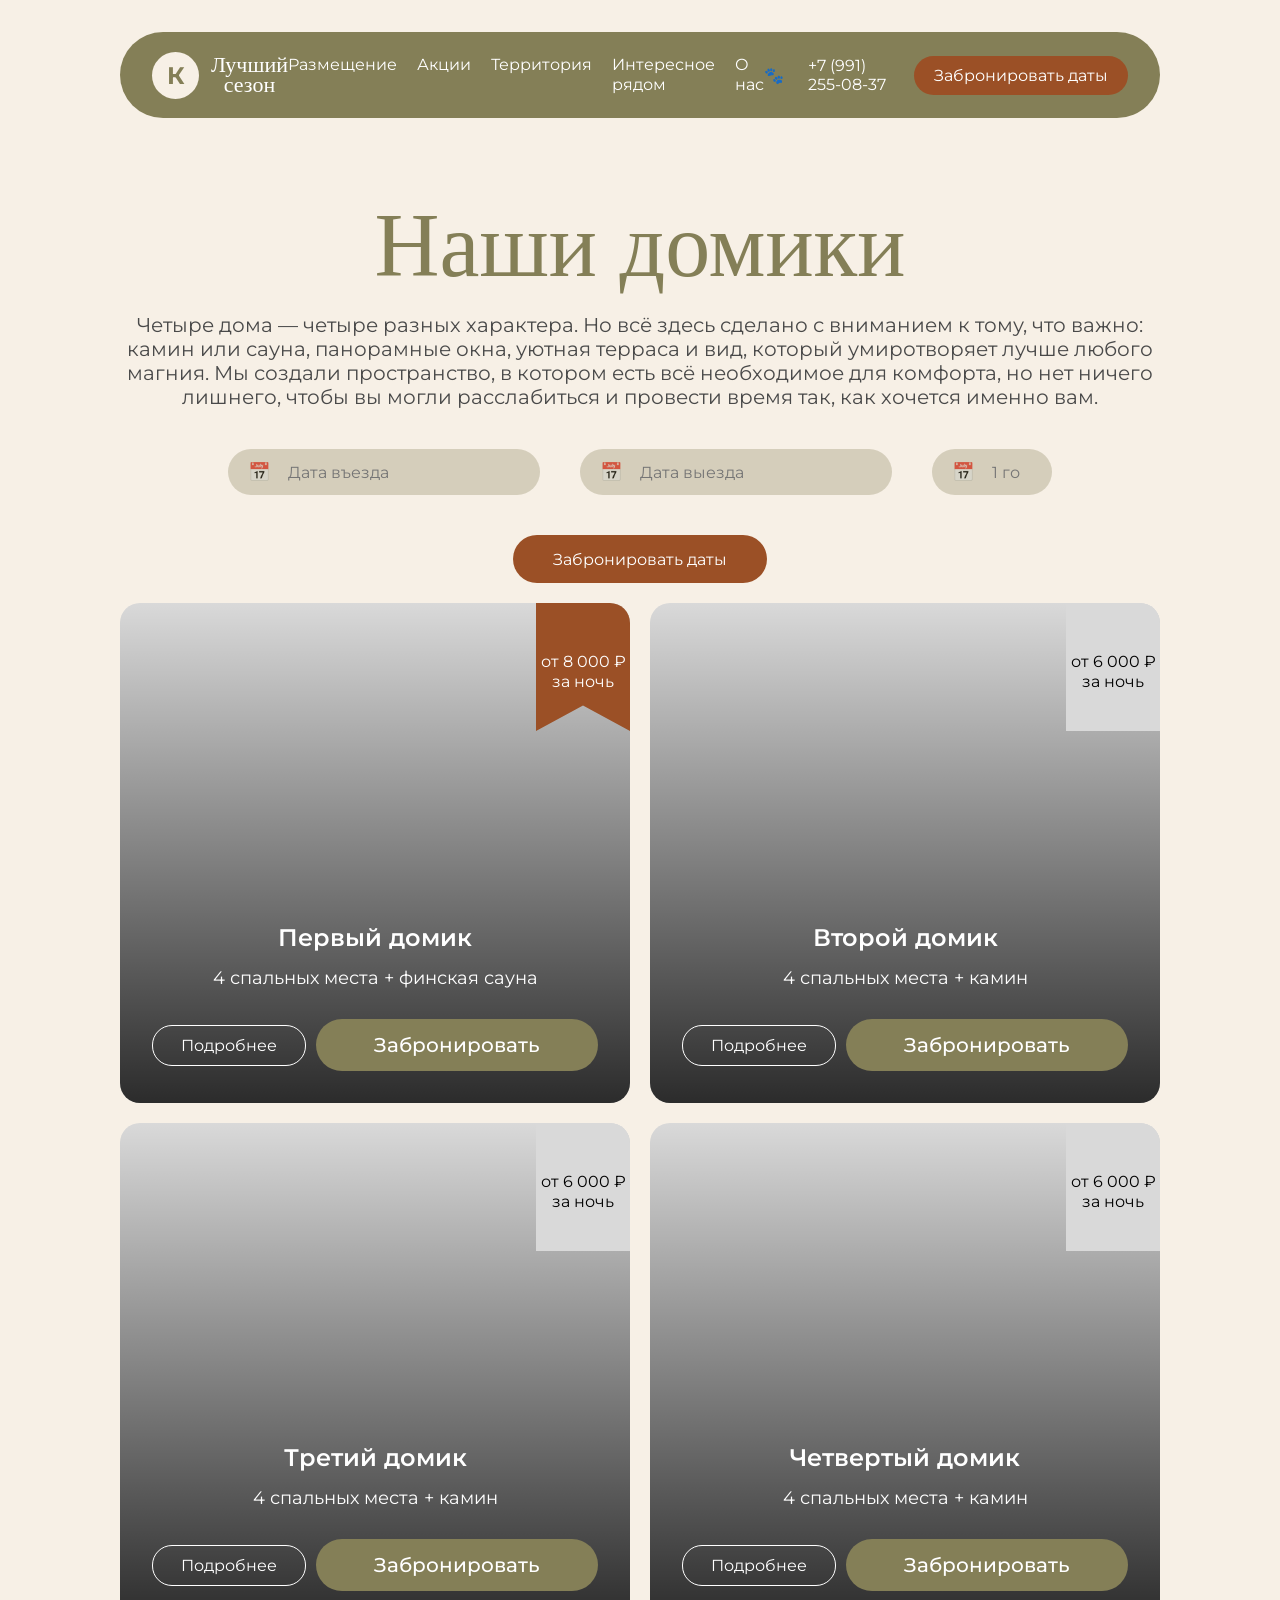
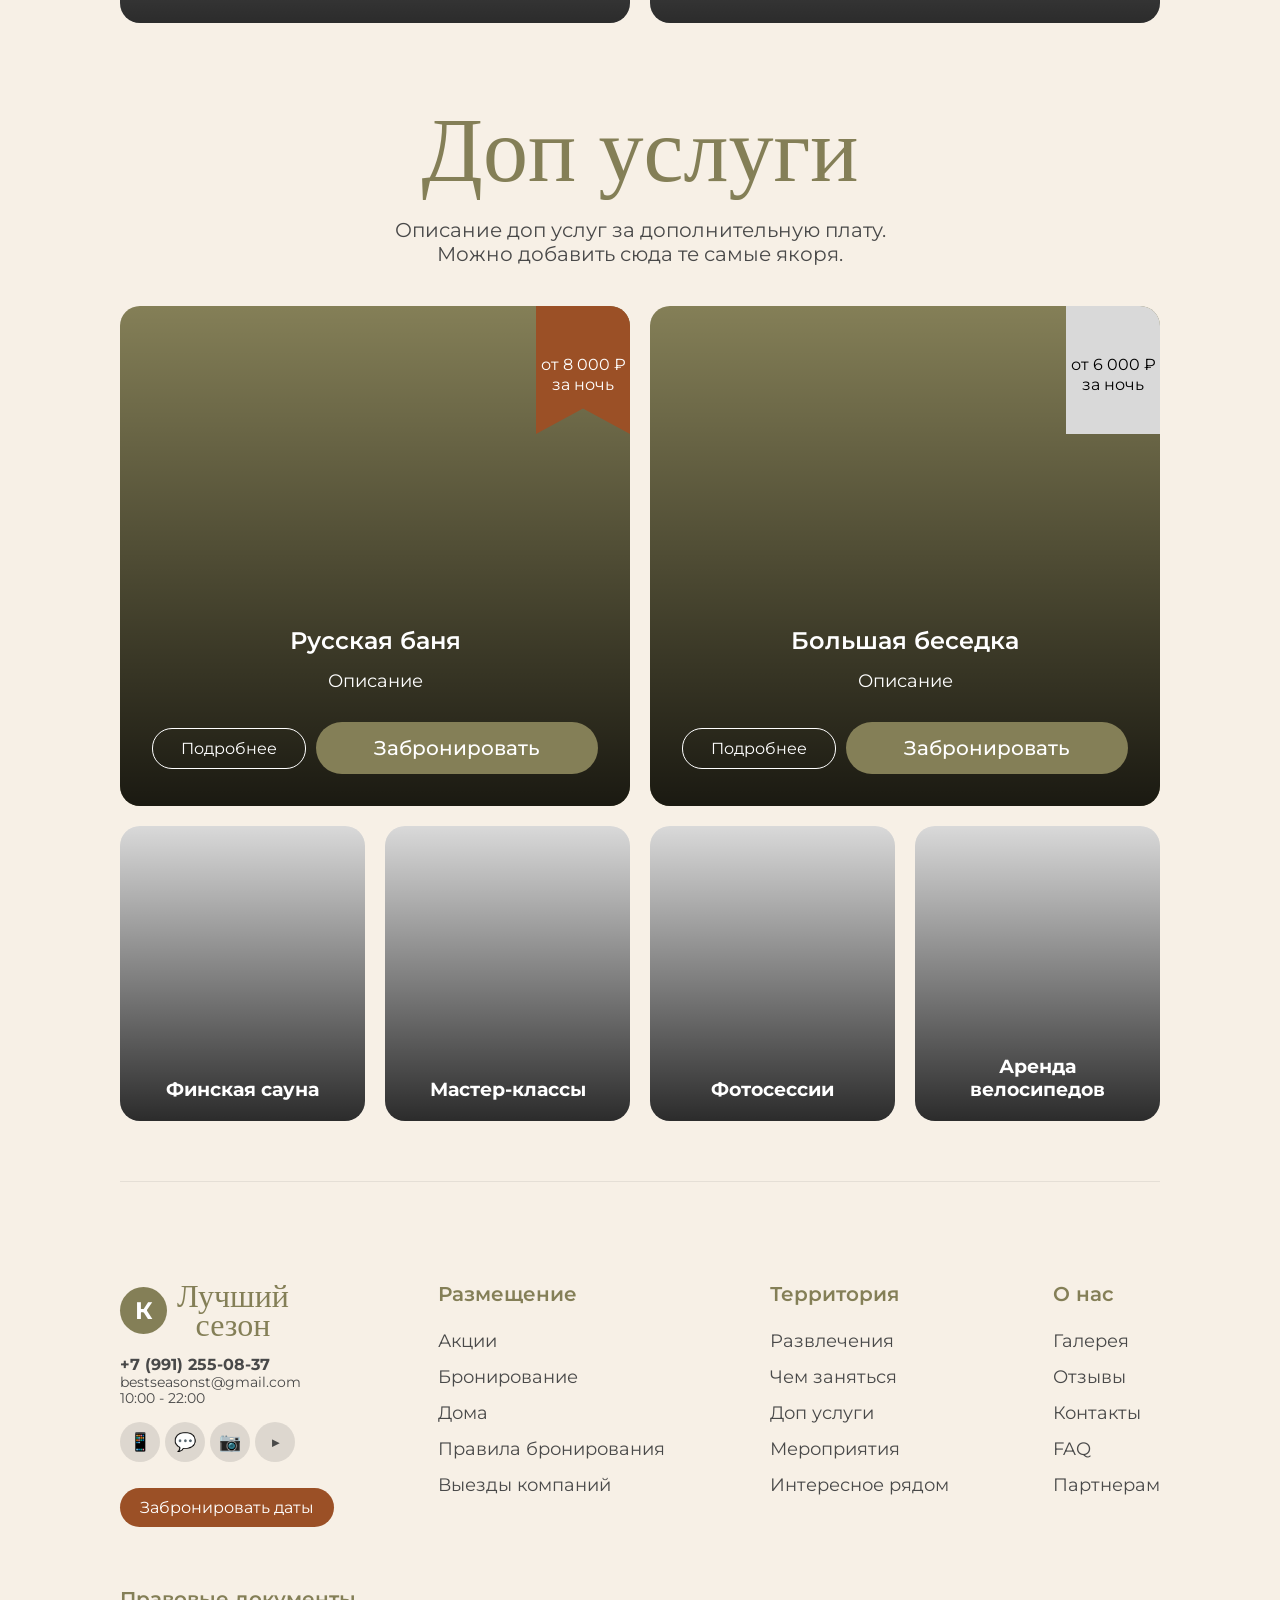
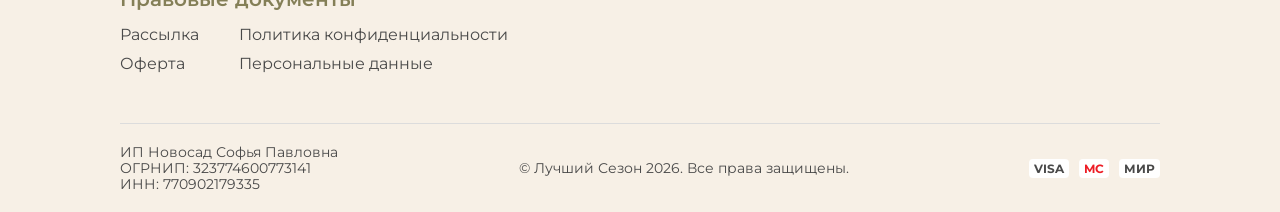
==== commit 96de9652: "summa" ====
--- a/houses.html
+++ b/houses.html
@@ -659,51 +659,8 @@
             background: #7a3e1c;
         }
 
-        :root {
-            --bg-color: #F7F0E6;
-            --primary-color: #847F57;    /* Оливковый */
-            --secondary-color: #9B5026;  /* Терракотовый */
-            --text-color: #494949;
-            --text-light: #FFFFFF;
-            --beige-bg: rgba(155, 80, 38, 0.15);
-            --light-beige-bg: rgba(132, 127, 87, 0.15);
-        }
-
-        /* Обнуление и база */
-        * { margin: 0; padding: 0; box-sizing: border-box; font-family: 'Montserrat', sans-serif; }
-        body { background: #F7F0E6; color: var(--text-color); padding: 20px; }
-        a { text-decoration: none; color: inherit; }
-
-        /* Имитация шрифта Etude Noire (в идеале подключить локальный файл) */
-        @import url('https://fonts.googleapis.com/css2?family=Playfair+Display:wght@400;500;600&display=swap');
-        .etude-font { font-family: 'Playfair Display', serif; }
-
-        /* --- Стили основной страницы (Хедер, Карточки, Футер) --- */
-        /* (Оставим их без изменений для контекста, главное здесь - модальное окно) */
-        .container { max-width: 1440px; width: 100%; margin: 0 auto; padding: 0 100px; }
-        header { background: var(--primary-color); border-radius: 100px; padding: 20px 32px; display: flex; justify-content: space-between; align-items: center; height: 86px; color: #fff; margin-top: 12px; }
-        .logo-group { display: flex; align-items: center; gap: 12px; }
-        .logo-icon { width: 47px; height: 47px; background: var(--bg-color); border-radius: 50%; display: flex; justify-content: center; align-items: center; color: var(--primary-color); font-weight: bold; font-size: 24px; }
-        .logo-text { font-family: 'Playfair Display', serif; font-size: 22px; line-height: 90%; text-align: center; }
-        nav { display: flex; gap: 20px; }
-        nav a { color: #fff; font-size: 16px; }
-        .header-right { display: flex; align-items: center; gap: 24px; }
-        .btn-book { background: var(--secondary-color); color: #fff; padding: 10px 20px; border-radius: 100px; font-size: 16px; border: none; cursor: pointer; }
-        .section { margin-top: 80px; }
-        .section-title { font-family: 'Playfair Display', serif; font-size: 90px; color: var(--primary-color); text-align: center; line-height: 95px; }
-        .section-subtitle { font-size: 20px; text-align: center; max-width: 1240px; margin: 20px auto; }
-        .grid-2col { display: grid; grid-template-columns: repeat(2, 1fr); gap: 20px; margin-top: 20px; }
-        .card { position: relative; height: 500px; border-radius: 20px; overflow: hidden; background: #d9d9d9; display: flex; flex-direction: column; justify-content: flex-end; padding: 32px; color: #fff; background-size: cover; background-position: center; }
-        .card::before { content: ''; position: absolute; inset: 0; background: linear-gradient(180deg, rgba(0,0,0,0) 0%, rgba(0,0,0,0.8) 100%); z-index: 1; }
-        .card-content { position: relative; z-index: 2; display: flex; flex-direction: column; align-items: center; gap: 10px; }
-        .card-btn-group { display: flex; gap: 10px; width: 100%; justify-content: space-between; align-items: center; }
-        .btn-book-card { background: var(--primary-color); color: #fff; border-radius: 100px; padding: 14px 40px; font-size: 20px; font-weight: 500; width: 100%; text-align: center; border: none; cursor: pointer; }
-        .btn-details { border: 1px solid #fff; border-radius: 20px; padding: 10px 28px; color: #fff; }
-        .price-tag { position: absolute; top: 0; right: 0; background: var(--secondary-color); width: 94px; height: 128px; display: flex; flex-direction: column; justify-content: center; align-items: center; clip-path: polygon(0 0, 100% 0, 100% 100%, 50% 80%, 0 100%); z-index: 3; }
-        .price-tag span { display: block; text-align: center; color: #fff; font-size: 16px; line-height: 20px; }
-
-        /* ============================================================ */
-        /* =============== ТОЧНОЕ МОДАЛЬНОЕ ОКНО ПО МАКЕТУ ============== */
+/* ============================================================ */
+        /* =============== МОДАЛЬНОЕ ОКНО БРОНИРОВАНИЯ ================ */
         /* ============================================================ */
 
         .modal-overlay {
@@ -1451,5 +1408,6 @@
 });
 </script>
 
+<script src="static/js/index.js"></script>
 </body>
-</html>+</html>
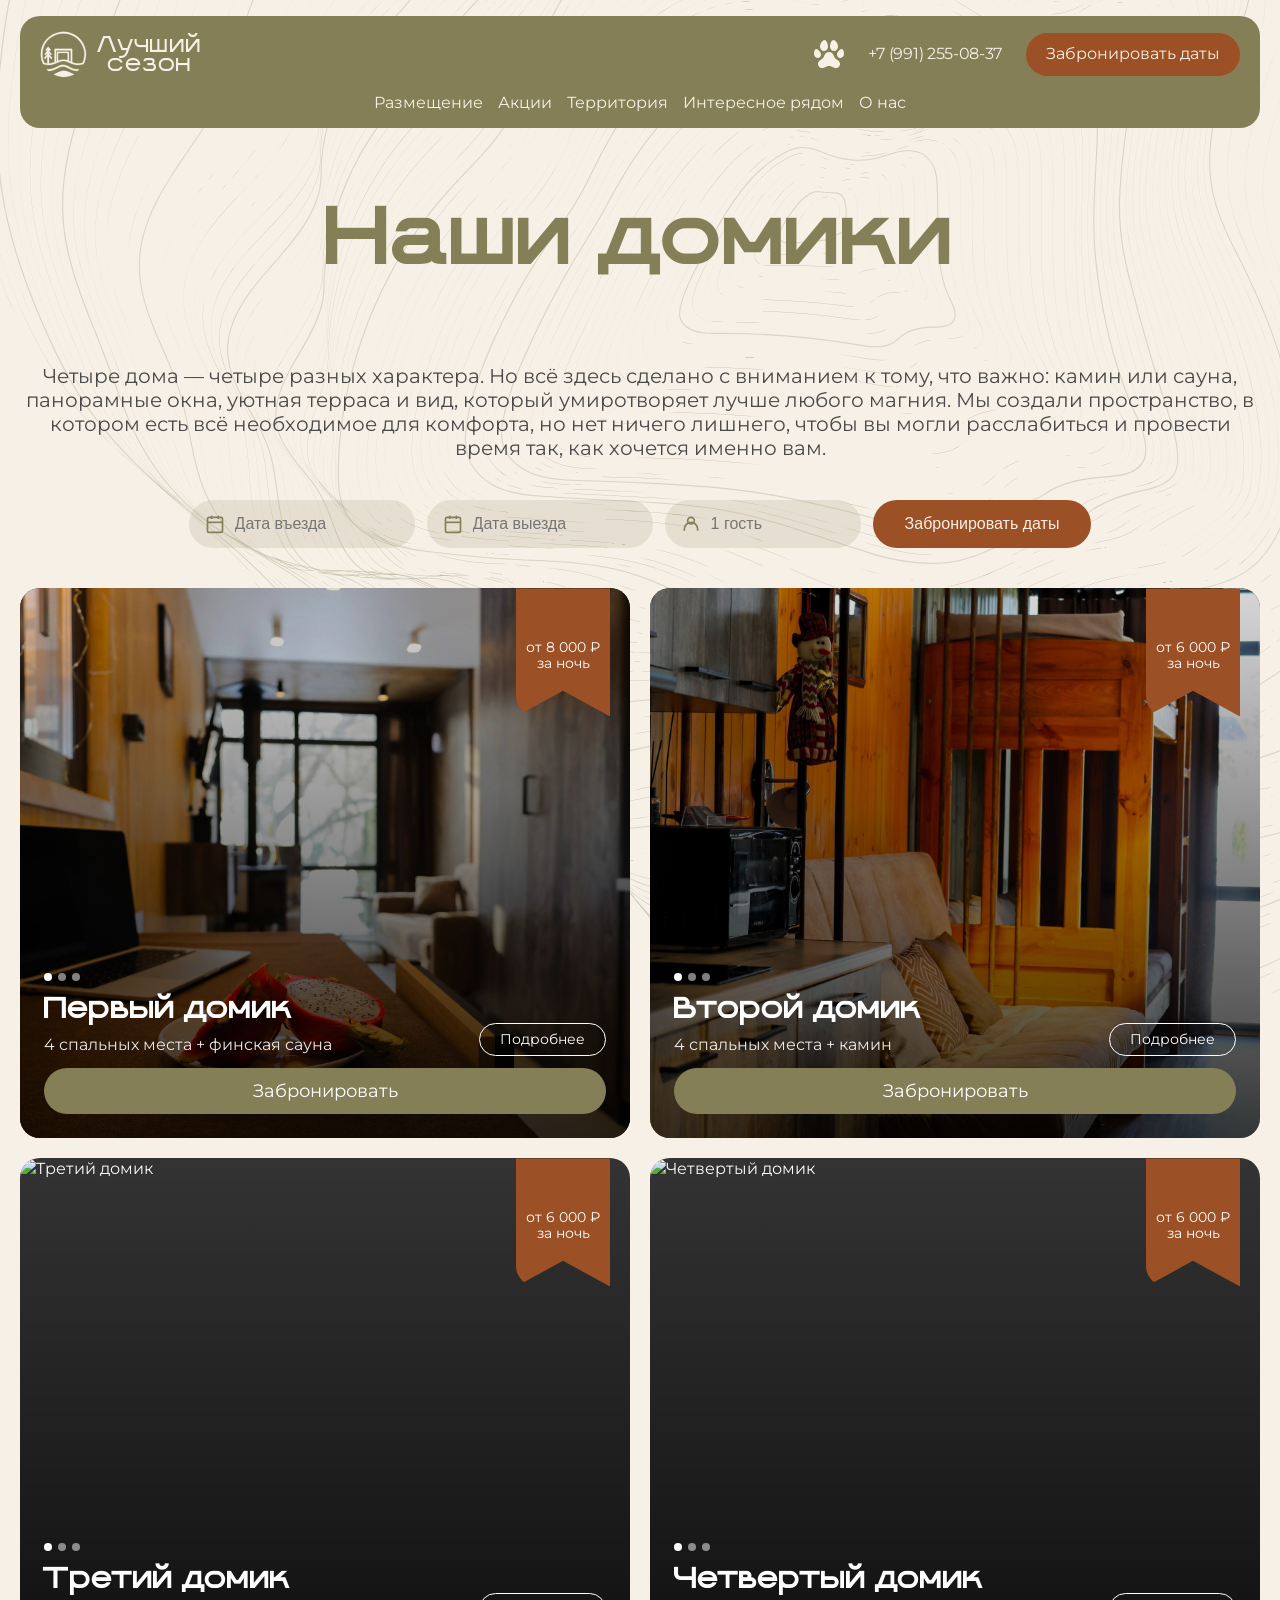
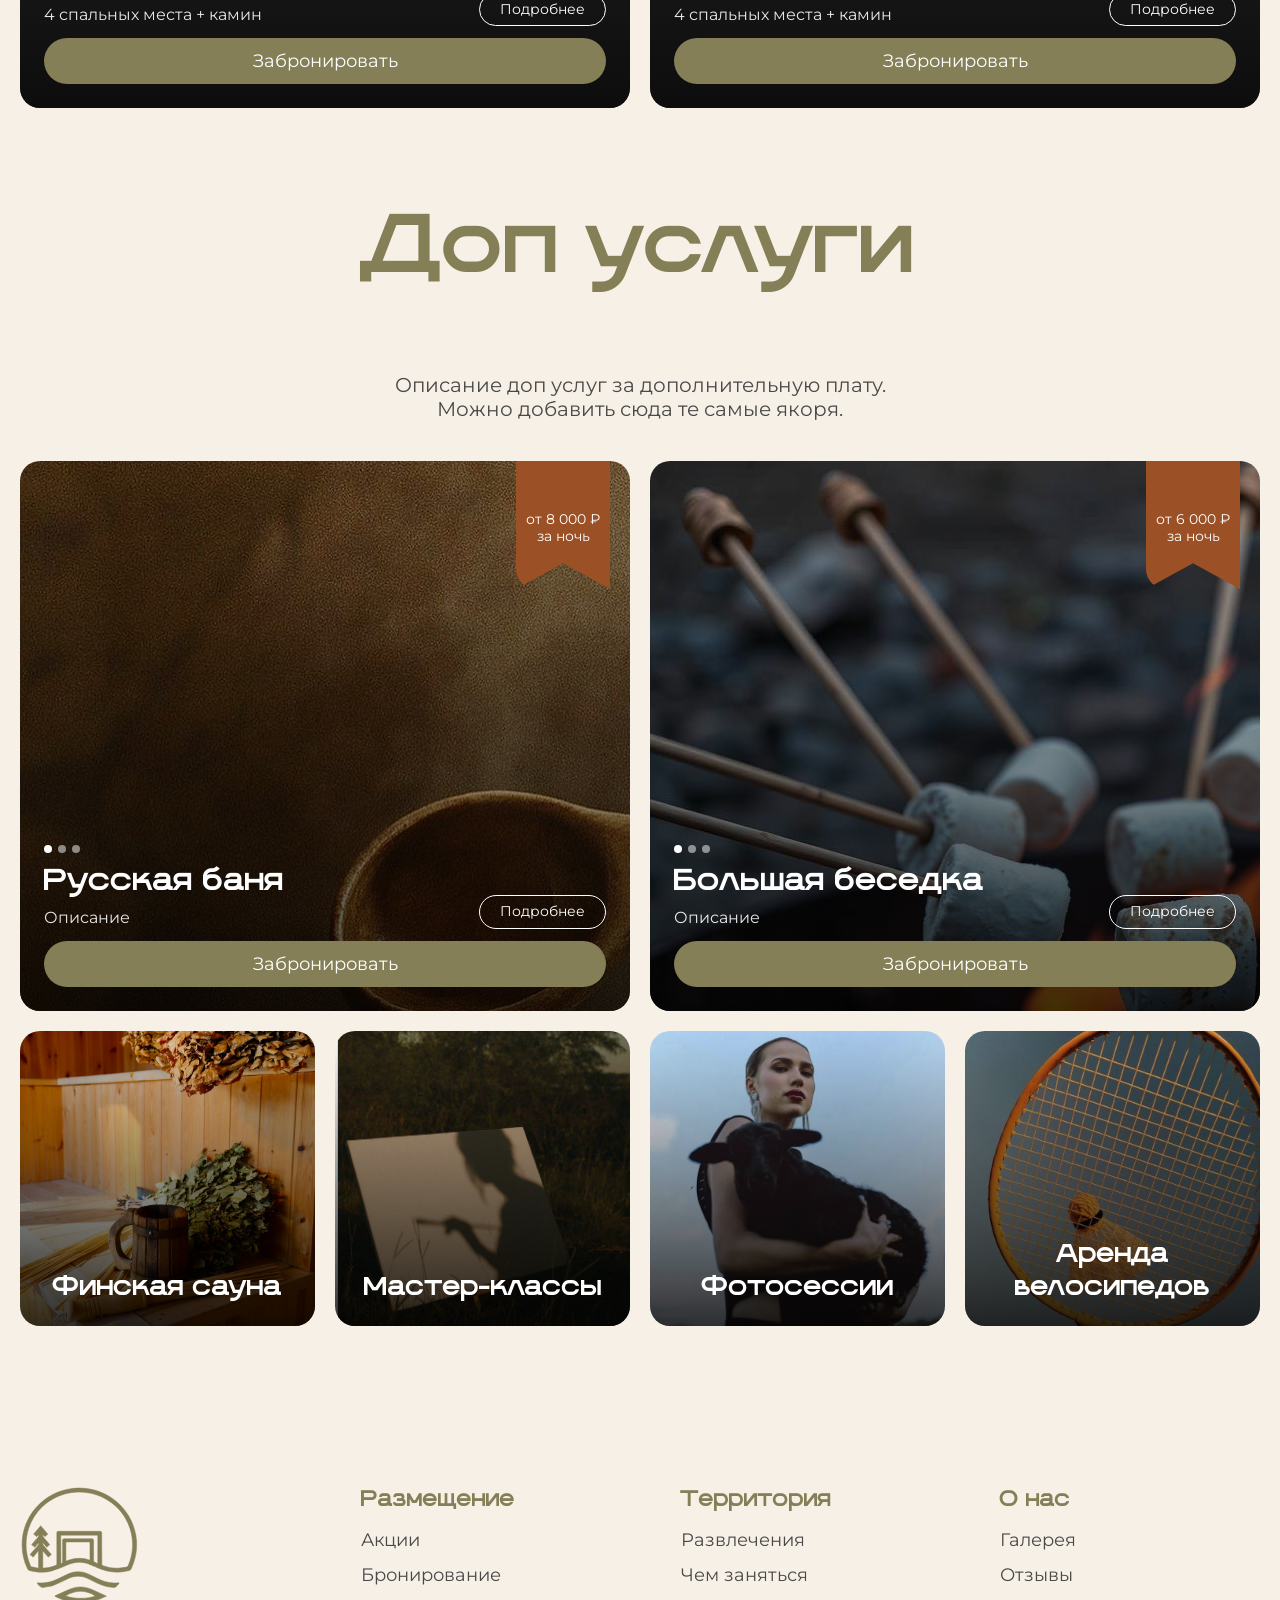
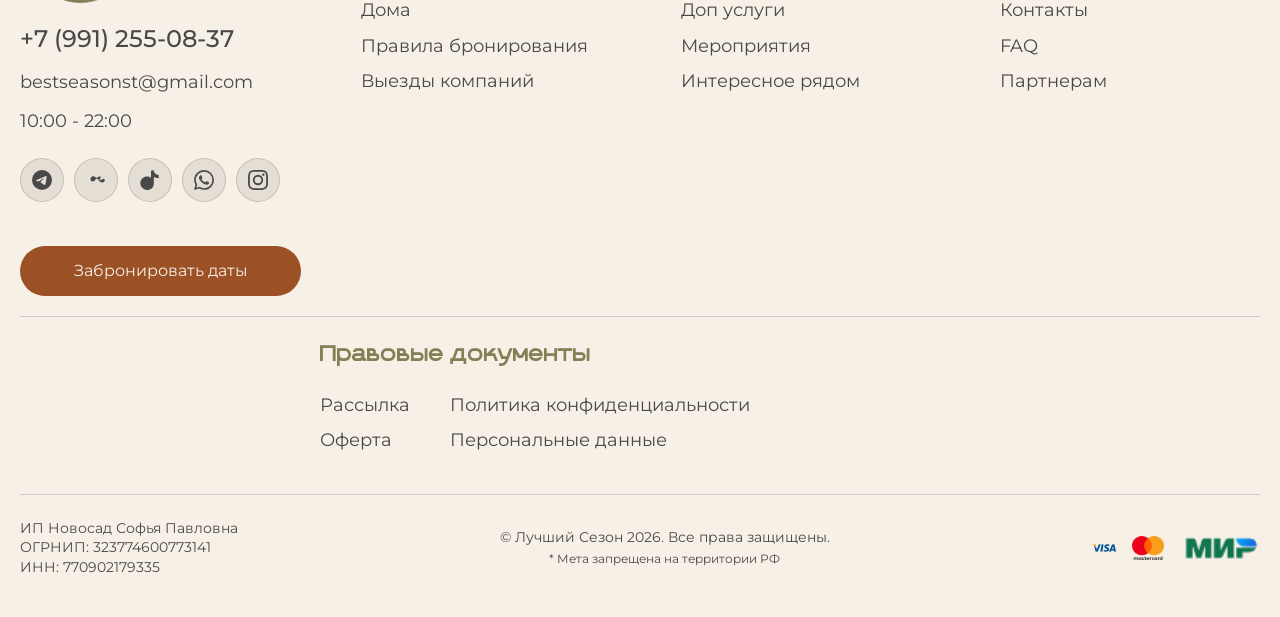
==== commit 1b417bb4: "sfasf" ====
--- a/houses.html
+++ b/houses.html
@@ -1,1413 +1,330 @@
 <!DOCTYPE html>
 <html lang="ru">
 <head>
-    <meta charset="UTF-8">
-    <meta name="viewport" content="width=device-width, initial-scale=1.0">
-    <title>Лучший сезон — Наши домики</title>
-    
-    <!-- Подключение шрифтов -->
-    <link rel="preconnect" href="https://fonts.googleapis.com">
-    <link rel="preconnect" href="https://fonts.gstatic.com" crossorigin>
-    <link href="https://fonts.googleapis.com/css2?family=Inter:wght@400&family=Montserrat:wght@400;500;600&display=swap" rel="stylesheet">
-    
-    <style>
-        /* CSS-переменные (цвета макета) */
-        :root {
-            --bg-color: #F7F0E6;
-            --primary-color: #847F57;    /* Оливковый */
-            --secondary-color: #9B5026;  /* Терракотовый */
-            --text-color: #494949;
-            --text-light: #FFFFFF;
-        }
-
-        /* Обнуление стилей */
-        * {
-            margin: 0;
-            padding: 0;
-            box-sizing: border-box;
-            font-family: 'Montserrat', sans-serif;
-        }
-
-        body {
-            background-color: var(--bg-color);
-            color: var(--text-color);
-            display: flex;
-            flex-direction: column;
-            align-items: center;
-            padding: 20px 20px 0 20px;
-        }
-
-        /* Контейнер для десктопной ширины 1440px */
-        .container {
-            max-width: 1440px;
-            width: 100%;
-            padding: 0 100px;
-        }
-
-        /* --- ХЕДЕР --- */
-        header {
-            background: var(--primary-color);
-            backdrop-filter: blur(10px);
-            border-radius: 100px;
-            padding: 20px 32px;
-            display: flex;
-            justify-content: space-between;
-            align-items: center;
-            width: 100%;
-            height: 86px;
-            margin-top: 12px;
-            color: var(--text-light);
-        }
-
-        .logo-group {
-            display: flex;
-            align-items: center;
-            gap: 12px;
-        }
-
-        .logo-icon {
-            width: 47px;
-            height: 47px;
-            background: var(--bg-color);
-            border-radius: 50%;
-            display: flex;
-            justify-content: center;
-            align-items: center;
-            color: var(--primary-color);
-            font-weight: bold;
-            font-size: 24px;
-        }
-
-        .logo-text {
-            font-family: 'Etude Noire', serif;
-            font-size: 22px;
-            line-height: 90%;
-            text-align: center;
-        }
-
-        nav {
-            display: flex;
-            gap: 20px;
-        }
-
-        nav a {
-            color: var(--text-light);
-            text-decoration: none;
-            font-size: 16px;
-            line-height: 20px;
-        }
-
-        .header-right {
-            display: flex;
-            align-items: center;
-            gap: 24px;
-        }
-
-        .header-right .phone {
-            font-size: 16px;
-        }
-
-        .btn-book {
-            background: var(--secondary-color);
-            color: var(--text-light);
-            text-decoration: none;
-            padding: 10px 20px;
-            border-radius: 100px;
-            font-size: 16px;
-            white-space: nowrap;
-            cursor: pointer;
-            border: none;
-        }
-
-        /* --- СЕКЦИЯ ДОМИКИ --- */
-        .section {
-            margin-top: 80px;
-            width: 100%;
-        }
-
-        .section-header {
-            text-align: center;
-            margin-bottom: 40px;
-            display: flex;
-            flex-direction: column;
-            align-items: center;
-            gap: 20px;
-        }
-
-        .section-title {
-            font-family: 'Etude Noire', serif;
-            font-size: 90px;
-            color: var(--primary-color);
-            font-weight: 500;
-            line-height: 95px;
-        }
-
-        .section-subtitle {
-            font-size: 20px;
-            line-height: 24px;
-            text-align: center;
-            max-width: 1240px;
-        }
-
-        /* Поисковая строка */
-        .search-bar {
-            display: flex;
-            justify-content: center;
-            align-items: center;
-            gap: 40px;
-            margin-top: 40px;
-            flex-wrap: wrap;
-        }
-
-        .search-input-group {
-            display: flex;
-            align-items: center;
-            gap: 14px;
-        }
-
-        .search-input {
-            background: rgba(132, 127, 87, 0.3);
-            border: none;
-            border-radius: 100px;
-            padding: 14px 32px 14px 60px;
-            font-size: 16px;
-            color: var(--text-color);
-            height: 46px;
-            outline: none;
-            position: relative;
-        }
-
-        .search-input-wrapper {
-            position: relative;
-        }
-
-        .search-input-wrapper::before {
-            content: '📅';
-            position: absolute;
-            left: 20px;
-            top: 50%;
-            transform: translateY(-50%);
-            font-size: 18px;
-        }
-
-        /* Карточная сетка */
-        .grid-2col {
-            display: grid;
-            grid-template-columns: repeat(2, 1fr);
-            gap: 20px;
-            margin-top: 20px;
-        }
-
-        .grid-4col {
-            display: grid;
-            grid-template-columns: repeat(4, 1fr);
-            gap: 20px;
-            margin-top: 20px;
-        }
-
-        /* Карточка дома */
-        .card {
-            position: relative;
-            background: #d9d9d9;
-            border-radius: 20px;
-            overflow: hidden;
-            height: 500px;
-            display: flex;
-            flex-direction: column;
-            justify-content: flex-end;
-            padding: 32px;
-            color: var(--text-light);
-            background-size: cover;
-            background-position: center;
-        }
-
-        /* Градиентный оверлей */
-        .card::before {
-            content: '';
-            position: absolute;
-            bottom: 0;
-            left: 0;
-            width: 100%;
-            height: 100%;
-            background: linear-gradient(180deg, rgba(0,0,0,0) 0%, rgba(0,0,0,0.8) 100%);
-            z-index: 1;
-        }
-
-        .card-content {
-            position: relative;
-            z-index: 2;
-            display: flex;
-            flex-direction: column;
-            align-items: center;
-            gap: 10px;
-        }
-
-        .card-content h3 {
-            font-size: 24px;
-            font-weight: 600;
-            margin-bottom: 5px;
-        }
-
-        .card-content p {
-            font-size: 18px;
-            font-weight: 400;
-            margin-bottom: 20px;
-        }
-
-        .card-btn-group {
-            display: flex;
-            gap: 10px;
-            width: 100%;
-            justify-content: space-between;
-            align-items: center;
-        }
-
-        .btn-details {
-            background: transparent;
-            border: 1px solid var(--text-light);
-            border-radius: 20px;
-            padding: 10px 28px;
-            color: var(--text-light);
-            text-decoration: none;
-            font-size: 16px;
-        }
-
-        .btn-book-card {
-            background: var(--primary-color);
-            color: var(--text-light);
-            border-radius: 100px;
-            padding: 14px 40px;
-            text-decoration: none;
-            font-size: 20px;
-            font-weight: 500;
-            width: 100%;
-            text-align: center;
-            cursor: pointer;
-            border: none;
-        }
-
-        /* Цена */
-        .price-tag {
-            position: absolute;
-            top: 0;
-            right: 0;
-            background: var(--secondary-color);
-            width: 94px;
-            height: 128px;
-            display: flex;
-            flex-direction: column;
-            justify-content: center;
-            align-items: center;
-            clip-path: polygon(0 0, 100% 0, 100% 100%, 50% 80%, 0 100%);
-            z-index: 3;
-            padding-top: 10px;
-        }
-
-        .price-tag span {
-            display: block;
-            text-align: center;
-            color: var(--text-light);
-            font-size: 16px;
-            line-height: 20px;
-        }
-
-        /* --- СЕКЦИЯ УСЛУГ --- */
-        .service-card-large {
-            height: 500px;
-            background: linear-gradient(180deg, rgba(0,0,0,0) 0%, rgba(0,0,0,0.8) 100%), #847F57;
-        }
-
-        .service-card-small {
-            height: 295px;
-            background: linear-gradient(180deg, rgba(0,0,0,0) 0%, rgba(0,0,0,0.8) 100%), #d9d9d9;
-            padding: 20px;
-            align-items: center;
-            justify-content: flex-end;
-        }
-
-        .service-card-small h3 {
-            position: relative;
-            z-index: 2;
-            text-align: center;
-        }
-
-        /* --- ФУТЕР --- */
-        footer {
-            width: 100%;
-            padding: 100px 0 20px 0;
-            margin-top: 60px;
-            border-top: 1px solid rgba(73, 73, 73, 0.1);
-        }
-
-        .footer-top {
-            display: flex;
-            justify-content: space-between;
-            margin-bottom: 60px;
-            gap: 40px;
-            flex-wrap: wrap;
-        }
-
-        .footer-col {
-            display: flex;
-            flex-direction: column;
-            gap: 14px;
-        }
-
-        .footer-col h4 {
-            font-weight: 600;
-            font-size: 20px;
-            color: var(--primary-color);
-            margin-bottom: 10px;
-        }
-
-        .footer-col a, .footer-col p {
-            font-size: 18px;
-            color: var(--text-color);
-            text-decoration: none;
-        }
-
-        .footer-logo {
-            display: flex;
-            flex-direction: column;
-            align-items: flex-start;
-            gap: 16px;
-        }
-
-        .footer-logo .logo-text {
-            color: var(--primary-color);
-            font-size: 32px;
-        }
-
-        .footer-logo p {
-            font-size: 16px;
-            line-height: 115%;
-        }
-
-        .socials {
-            display: flex;
-            gap: 5px;
-        }
-
-        .social-icon {
-            width: 40px;
-            height: 40px;
-            border-radius: 50%;
-            background: rgba(73, 73, 73, 0.15);
-            display: flex;
-            justify-content: center;
-            align-items: center;
-            font-size: 18px;
-        }
-
-        .footer-docs {
-            display: flex;
-            gap: 40px;
-            margin-bottom: 40px;
-            flex-wrap: wrap;
-        }
-
-        .footer-docs-col h4 {
-            font-weight: 600;
-            font-size: 20px;
-            color: var(--primary-color);
-            margin-bottom: 14px;
-        }
-        
-        .footer-docs-col a {
-            display: block;
-            margin-bottom: 10px;
-            text-decoration: none;
-            color: var(--text-color);
-        }
-
-        .footer-bottom {
-            display: flex;
-            justify-content: space-between;
-            align-items: center;
-            border-top: 1px solid #dcdcdc;
-            padding-top: 20px;
-            font-size: 14px;
-            color: var(--text-color);
-            flex-wrap: wrap;
-            gap: 20px;
-        }
-
-        .footer-bottom .pay-icons {
-            display: flex;
-            gap: 10px;
-            align-items: center;
-        }
-
-        /* Адаптивность для планшетов и телефонов */
-        @media (max-width: 1200px) {
-            .container { padding: 0 20px; }
-            .grid-2col, .grid-4col { grid-template-columns: 1fr; }
-            header { flex-wrap: wrap; height: auto; border-radius: 20px; gap: 15px; justify-content: center; }
-            nav { flex-wrap: wrap; justify-content: center; }
-            .section-title { font-size: 50px; line-height: 55px; }
-        }
-
-        /* ============================== */
-        /* СТИЛИ ДЛЯ МОДАЛЬНОГО ОКНА      */
-        /* ============================== */
-        .modal-overlay {
-            position: fixed;
-            top: 0;
-            left: 0;
-            width: 100%;
-            height: 100%;
-            background: rgba(0,0,0,0.6);
-            backdrop-filter: blur(4px);
-            z-index: 1000;
-            display: none; /* Скрыто по умолчанию */
-            justify-content: center;
-            align-items: center;
-            padding: 20px;
-        }
-
-        .modal-content {
-            background: #F7F0E6;
-            border-radius: 40px;
-            max-width: 800px;
-            width: 100%;
-            max-height: 90vh;
-            overflow-y: auto;
-            padding: 40px;
-            position: relative;
-            box-shadow: 0 20px 60px rgba(0,0,0,0.3);
-        }
-
-        .modal-close {
-            position: absolute;
-            top: 20px;
-            right: 24px;
-            background: rgba(132,127,87,0.15);
-            border: none;
-            border-radius: 14px;
-            width: 50px;
-            height: 50px;
-            font-size: 28px;
-            line-height: 50px;
-            cursor: pointer;
-            color: #847F57;
-            transition: 0.2s;
-        }
-        .modal-close:hover {
-            background: rgba(132,127,87,0.3);
-        }
-
-        .modal-title {
-            font-family: 'Etude Noire', serif;
-            font-size: 48px;
-            color: #847F57;
-            margin-bottom: 20px;
-            text-align: center;
-        }
-
-        .modal-images {
-            text-align: center;
-            margin-bottom: 20px;
-        }
-        .modal-main-img {
-            width: 100%;
-            max-height: 300px;
-            object-fit: cover;
-            border-radius: 20px;
-        }
-
-        .modal-info {
-            display: flex;
-            flex-wrap: wrap;
-            gap: 30px;
-            margin-bottom: 30px;
-        }
-        .modal-desc, .modal-amenities {
-            flex: 1;
-            min-width: 200px;
-        }
-        .modal-desc h3, .modal-amenities h3 {
-            font-size: 20px;
-            color: #9B5026;
-            margin-bottom: 12px;
-        }
-        .modal-desc p {
-            font-size: 16px;
-            line-height: 1.5;
-            color: #494949;
-        }
-        .modal-amenities ul {
-            list-style: none;
-            padding: 0;
-            display: flex;
-            flex-wrap: wrap;
-            gap: 8px;
-        }
-        .modal-amenities ul li {
-            background: rgba(132,127,87,0.15);
-            padding: 6px 16px;
-            border-radius: 20px;
-            font-size: 14px;
-            color: #494949;
-        }
-
-        .modal-dates {
-            display: flex;
-            gap: 20px;
-            margin-bottom: 30px;
-            flex-wrap: wrap;
-        }
-        .date-group {
-            flex: 1;
-            min-width: 150px;
-        }
-        .date-group label {
-            display: block;
-            font-weight: 500;
-            margin-bottom: 6px;
-            color: #494949;
-        }
-        .date-group input {
-            width: 100%;
-            padding: 12px 16px;
-            border: 1px solid rgba(132,127,87,0.3);
-            border-radius: 100px;
-            background: rgba(132,127,87,0.1);
-            font-size: 16px;
-            color: #494949;
-            outline: none;
-        }
-
-        .modal-guests {
-            background: rgba(155,80,38,0.1);
-            border-radius: 16px;
-            padding: 20px;
-            margin-bottom: 30px;
-        }
-        .guest-row {
-            display: flex;
-            justify-content: space-between;
-            align-items: center;
-            padding: 8px 0;
-            border-bottom: 1px solid rgba(73,73,73,0.1);
-        }
-        .guest-row:last-child {
-            border-bottom: none;
-        }
-        .guest-row span {
-            font-size: 16px;
-            color: #494949;
-        }
-        .counter {
-            display: flex;
-            align-items: center;
-            gap: 12px;
-        }
-        .counter-btn {
-            width: 30px;
-            height: 30px;
-            border-radius: 50%;
-            border: 1px solid #9B5026;
-            background: transparent;
-            color: #9B5026;
-            font-size: 20px;
-            cursor: pointer;
-            display: flex;
-            align-items: center;
-            justify-content: center;
-        }
-        .counter-btn:hover {
-            background: #9B5026;
-            color: #fff;
-        }
-        .counter span {
-            font-size: 18px;
-            font-weight: 500;
-            min-width: 20px;
-            text-align: center;
-        }
-
-        .modal-footer {
-            display: flex;
-            justify-content: space-between;
-            align-items: center;
-            flex-wrap: wrap;
-            gap: 20px;
-            border-top: 1px solid rgba(73,73,73,0.2);
-            padding-top: 20px;
-        }
-        .modal-price {
-            font-size: 24px;
-            font-weight: 600;
-            color: #494949;
-        }
-        .modal-price small {
-            font-weight: 400;
-            font-size: 16px;
-            color: #847F57;
-        }
-        #confirmBooking {
-            background: #9B5026;
-            color: #fff;
-            border: none;
-            border-radius: 100px;
-            padding: 14px 40px;
-            font-size: 20px;
-            cursor: pointer;
-            transition: 0.2s;
-        }
-        #confirmBooking:hover {
-            background: #7a3e1c;
-        }
-
-/* ============================================================ */
-        /* =============== МОДАЛЬНОЕ ОКНО БРОНИРОВАНИЯ ================ */
-        /* ============================================================ */
-
-        .modal-overlay {
-            position: fixed; top: 0; left: 0; width: 100vw; height: 100vh;
-            background: rgba(0, 0, 0, 0.5); backdrop-filter: blur(4px);
-            z-index: 999; display: none; justify-content: center; align-items: center;
-            padding: 40px 20px;
-        }
-
-        .modal-content {
-            position: relative;
-            width: 100%;
-            max-width: 1240px; /* Строго по макету */
-            background: #F7F0E6;
-            border-radius: 40px;
-            padding: 40px;
-            max-height: 90vh; overflow-y: auto;
-            box-shadow: 0 20px 60px rgba(0,0,0,0.3);
-        }
-
-        /* Кнопка закрытия */
-        .modal-close-btn {
-            position: absolute; top: 32px; right: 32px;
-            width: 50px; height: 50px; border-radius: 14px;
-            background: rgba(132, 127, 87, 0.15);
-            border: none; color: #847F57; font-size: 28px;
-            cursor: pointer; display: flex; justify-content: center; align-items: center;
-        }
-        .modal-close-btn:hover { background: rgba(132, 127, 87, 0.3); }
-
-        /* Заголовок */
-        .modal-title {
-            font-family: 'Playfair Display', serif;
-            font-size: 64px; color: var(--primary-color);
-            text-align: center; margin-bottom: 32px; font-weight: 500;
-        }
-
-        /* Сетка изображений */
-        .gallery-grid {
-            display: flex; gap: 20px; height: 344px;
-        }
-        .gallery-main {
-            flex: 0 0 574px; height: 100%; background: #D9D9D9; border-radius: 20px;
-            background-size: cover; background-position: center;
-        }
-        .gallery-side {
-            flex: 1; display: grid; grid-template-columns: 1fr 1fr; gap: 20px;
-        }
-        .gallery-item {
-            background: #D9D9D9; border-radius: 20px; width: 100%; height: 100%;
-            background-size: cover; background-position: center; position: relative;
-        }
-        .gallery-item-overlay {
-            position: absolute; inset: 0; border-radius: 20px;
-            background: rgba(0,0,0,0.4); display: flex; flex-direction: column;
-            justify-content: center; align-items: center; color: #fff; gap: 6px; cursor: pointer;
-        }
-        .gallery-item-overlay span { font-size: 20px; }
-
-        /* Блок "Вместимость" и "Спальные места" */
-        .specs-row { display: flex; gap: 20px; margin-top: 40px; }
-        .spec-box {
-            flex: 1; background: var(--beige-bg); border-radius: 10px; padding: 20px 32px;
-        }
-        .spec-box h4 { font-weight: 600; font-size: 20px; margin-bottom: 20px; display: flex; gap: 10px; align-items: center; }
-        .spec-item { display: flex; gap: 10px; align-items: center; font-size: 20px; margin-bottom: 10px; }
-        .spec-item:last-child { margin-bottom: 0; }
-
-        /* Блок "О домике" и "Удобства" */
-        .desc-amenities-row { display: flex; gap: 60px; margin-top: 40px; }
-        .desc-block { flex: 1; }
-        .desc-block h3 { font-family: 'Playfair Display', serif; font-size: 32px; color: var(--secondary-color); margin-bottom: 20px; }
-        .desc-block p { font-size: 20px; line-height: 24px; }
-        
-        .amenities-block { flex: 1; }
-        .amenities-block h3 { font-family: 'Playfair Display', serif; font-size: 32px; color: var(--secondary-color); margin-bottom: 20px; }
-        .amenities-grid { display: grid; grid-template-columns: 1fr 1fr; gap: 10px; }
-        .amenity-item { background: var(--light-beige-bg); padding: 8px 20px; border-radius: 10px; font-size: 20px; }
-
-        /* Таблица "Электроника / Внешняя территория / Прочее" */
-        .details-table {
-            background: var(--beige-bg); border-radius: 10px; padding: 20px 32px;
-            display: flex; gap: 70px; margin-top: 40px; align-items: flex-start;
-        }
-        .detail-col { flex: 1; }
-        .detail-col h4 { font-weight: 600; font-size: 20px; margin-bottom: 16px; }
-        .detail-col ul { list-style: none; display: flex; flex-direction: column; gap: 10px; }
-        .detail-col ul li { font-size: 20px; }
-        .detail-col ul li.muted { opacity: 0.4; }
-        .detail-col ul li.semi-muted { opacity: 0.7; }
-        .details-more-btn {
-            align-self: flex-end; margin-top: 20px;
-            border: 1px solid var(--secondary-color); border-radius: 100px;
-            padding: 10px 32px; font-size: 16px; cursor: pointer; background: transparent;
-        }
-
-        /* Блок выбора дат и гостей (верхняя плашка) */
-        .booking-widget { display: flex; gap: 20px; margin-top: 40px; }
-        .widget-box {
-            flex: 1; background: var(--light-beige-bg); border-radius: 10px;
-            padding: 20px 40px; display: flex; align-items: center; justify-content: space-between;
-        }
-        .widget-box label { display: flex; align-items: center; gap: 12px; font-size: 20px; cursor: pointer; }
-        .widget-separator { color: var(--text-color); }
-
-        /* Календарь и счётчики гостей */
-        .booking-details { display: flex; gap: 20px; margin-top: 20px; }
-        
-        /* Календарь (Левая часть) */
-        .calendar-wrapper { flex: 1; background: #FFFFFF; border-radius: 16px; padding: 24px; display: flex; gap: 20px; }
-        .calendar-month { flex: 1; }
-        .calendar-header { display: flex; justify-content: space-between; align-items: center; margin-bottom: 16px; font-size: 18px; font-weight: 500; }
-        .calendar-nav { cursor: pointer; padding: 5px; }
-        .calendar-grid { display: grid; grid-template-columns: repeat(7, 1fr); gap: 4px; }
-        .calendar-day-name { text-align: center; font-size: 14px; color: #667085; padding: 8px 0; }
-        .calendar-day { text-align: center; padding: 8px 0; font-size: 14px; border-radius: 50%; cursor: pointer; width: 40px; height: 40px; display: flex; justify-content: center; align-items: center; margin: 0 auto; }
-        .calendar-day.muted { color: #D0D5DD; }
-        .calendar-day.active { background: #FFCDA6; }
-        .calendar-day.range { background: #FFF0E4; }
-        .calendar-day:not(.muted):hover { background: #f0f0f0; }
-
-        /* Счётчики гостей (Правая часть) */
-        .guests-wrapper { flex: 1; background: #FFFFFF; border-radius: 16px; padding: 24px; display: flex; flex-direction: column; gap: 20px; }
-        .guests-wrapper h4 { font-size: 20px; font-weight: 500; text-align: center; }
-        
-        .guest-counter-row { display: flex; justify-content: space-between; align-items: center; padding: 10px 0; }
-        .guest-counter-row .label { display: flex; flex-direction: column; }
-        .guest-counter-row .label span:first-child { font-size: 20px; }
-        .guest-counter-row .label span:last-child { font-size: 14px; color: rgba(73,73,73,0.5); }
-        
-        .counter-controls { display: flex; align-items: center; gap: 16px; }
-        .counter-btn { width: 30px; height: 30px; border-radius: 50%; background: #FFF0E4; border: 1px solid #FFCDA6; display: flex; justify-content: center; align-items: center; font-size: 20px; cursor: pointer; color: #494949; }
-        .counter-btn:hover { background: #FFCDA6; }
-        .counter-value { font-size: 20px; font-weight: 500; min-width: 20px; text-align: center; }
-
-        /* Подвал модального окна */
-        .modal-footer { display: flex; justify-content: space-between; align-items: center; margin-top: 40px; }
-        .total-price { display: flex; flex-direction: column; align-items: flex-end; gap: 5px; }
-        .total-price .details { display: flex; gap: 20px; font-size: 16px; align-items: center; }
-        .total-price .amount { font-size: 24px; font-weight: 600; }
-        .btn-confirm-booking {
-            background: var(--secondary-color); color: #fff; border: none;
-            border-radius: 100px; padding: 20px 40px; font-size: 24px; font-weight: 500; cursor: pointer;
-            width: 340px; text-align: center; transition: 0.2s;
-        }
-        .btn-confirm-booking:hover { background: #7a3e1c; }
-
-        /* Адаптивность модального окна */
-        @media (max-width: 1024px) {
-            .gallery-main { flex: 1; height: 250px; }
-            .gallery-side { display: none; } /* Упрощаем на планшетах */
-            .desc-amenities-row { flex-direction: column; gap: 30px; }
-            .details-table { flex-direction: column; gap: 20px; }
-            .booking-details { flex-direction: column; }
-            .modal-title { font-size: 40px; }
-            .container { padding: 0 20px; }
-        }
-        @media (max-width: 600px) {
-            .specs-row { flex-direction: column; }
-            .booking-widget { flex-direction: column; }
-            .calendar-wrapper { flex-direction: column; }
-            .modal-content { padding: 20px; }
-            .modal-footer { flex-direction: column; align-items: stretch; gap: 20px; }
-            .btn-confirm-booking { width: 100%; }
-        }
-
-        /* Адаптивность модалки */
-        @media (max-width: 600px) {
-            .modal-content { padding: 20px; }
-            .modal-title { font-size: 32px; }
-            .modal-info { flex-direction: column; }
-            .modal-dates { flex-direction: column; }
-        }
-    </style>
+  <meta charset="UTF-8" />
+  <meta name="viewport" content="width=device-width, initial-scale=1.0" />
+  <title>Лучший сезон — Наши домики</title>
+  <link rel="preconnect" href="https://fonts.googleapis.com" />
+  <link rel="preconnect" href="https://fonts.gstatic.com" crossorigin />
+  <link href="https://fonts.googleapis.com/css2?family=Montserrat:wght@400;500;600&display=swap" rel="stylesheet" />
+  <link rel="stylesheet" href="static/css/index.css" />
+  <link rel="stylesheet" href="static/css/houses.css" />
 </head>
 <body>
 
-<div class="container">
-    <!-- Шапка -->
-    <header>
-        <div class="logo-group">
-            <div class="logo-icon">К</div>
-            <div class="logo-text">Лучший<br>сезон</div>
-        </div>
-        <nav>
-            <a href="#">Размещение</a>
-            <a href="#">Акции</a>
-            <a href="#">Территория</a>
-            <a href="#">Интересное рядом</a>
-            <a href="#">О нас</a>
-        </nav>
-        <div class="header-right">
-            <span>🐾</span>
-            <span class="phone">+7 (991) 255-08-37</span>
-            <button class="btn-book">Забронировать даты</button>
-        </div>
-    </header>
-
-    <!-- Основной контент -->
-    <main>
-        <!-- Секция: Наши домики -->
-        <section class="section">
-            <div class="section-header">
-                <h1 class="section-title">Наши домики</h1>
-                <p class="section-subtitle">Четыре дома — четыре разных характера. Но всё здесь сделано с вниманием к тому, что важно: камин или сауна, панорамные окна, уютная терраса и вид, который умиротворяет лучше любого магния. Мы создали пространство, в котором есть всё необходимое для комфорта, но нет ничего лишнего, чтобы вы могли расслабиться и провести время так, как хочется именно вам.</p>
-            </div>
-
-            <div class="search-bar">
-                <div class="search-input-wrapper">
-                    <input type="text" class="search-input" placeholder="Дата въезда">
-                </div>
-                <div class="search-input-wrapper">
-                    <input type="text" class="search-input" placeholder="Дата выезда">
-                </div>
-                <div class="search-input-wrapper">
-                    <input type="text" class="search-input" placeholder="1 гость" style="width: 120px;">
-                </div>
-                <button class="btn-book" style="padding: 14px 40px; height: 48px; border: none;">Забронировать даты</button>
-            </div>
-
-            <!-- Карточки домов (добавлены data-house-id для связи с модалкой) -->
-            <div class="grid-2col">
-                <!-- Домик 1 -->
-                <div class="card" data-house-id="1" style="background-image: url('https://images.unsplash.com/photo-1582268611958-ebfd161ef9cf?q=80&w=1000&auto=format&fit=crop');">
-                    <div class="price-tag">
-                        <span>от 8 000 ₽</span>
-                        <span>за ночь</span>
-                    </div>
-                    <div class="card-content">
-                        <h3>Первый домик</h3>
-                        <p>4 спальных места + финская сауна</p>
-                        <div class="card-btn-group">
-                            <a href="#" class="btn-details">Подробнее</a>
-                            <button class="btn-book-card">Забронировать</button>
-                        </div>
-                    </div>
-                </div>
-
-                <!-- Домик 2 -->
-                <div class="card" data-house-id="2" style="background-image: url('https://images.unsplash.com/photo-1595526114035-0d45ed16cfbf?q=80&w=1000&auto=format&fit=crop');">
-                    <div class="price-tag" style="background: #D9D9D9; clip-path: none;">
-                        <span style="color: #000;">от 6 000 ₽</span>
-                        <span style="color: #000;">за ночь</span>
-                    </div>
-                    <div class="card-content">
-                        <h3>Второй домик</h3>
-                        <p>4 спальных места + камин</p>
-                        <div class="card-btn-group">
-                            <a href="#" class="btn-details">Подробнее</a>
-                            <button class="btn-book-card">Забронировать</button>
-                        </div>
-                    </div>
-                </div>
-
-                <!-- Домик 3 -->
-                <div class="card" data-house-id="3" style="background-image: url('https://images.unsplash.com/photo-1542718610-a1d656d1884c?q=80&w=1000&auto=format&fit=crop');">
-                    <div class="price-tag" style="background: #D9D9D9; clip-path: none;">
-                        <span style="color: #000;">от 6 000 ₽</span>
-                        <span style="color: #000;">за ночь</span>
-                    </div>
-                    <div class="card-content">
-                        <h3>Третий домик</h3>
-                        <p>4 спальных места + камин</p>
-                        <div class="card-btn-group">
-                            <a href="#" class="btn-details">Подробнее</a>
-                            <button class="btn-book-card">Забронировать</button>
-                        </div>
-                    </div>
-                </div>
-
-                <!-- Домик 4 -->
-                <div class="card" data-house-id="4" style="background-image: url('https://images.unsplash.com/photo-1600596542815-ffad4c1539a9?q=80&w=1000&auto=format&fit=crop');">
-                    <div class="price-tag" style="background: #D9D9D9; clip-path: none;">
-                        <span style="color: #000;">от 6 000 ₽</span>
-                        <span style="color: #000;">за ночь</span>
-                    </div>
-                    <div class="card-content">
-                        <h3>Четвертый домик</h3>
-                        <p>4 спальных места + камин</p>
-                        <div class="card-btn-group">
-                            <a href="#" class="btn-details">Подробнее</a>
-                            <button class="btn-book-card">Забронировать</button>
-                        </div>
-                    </div>
-                </div>
-            </div>
-        </section>
-
-        <!-- Секция: Доп услуги -->
-        <section class="section">
-            <div class="section-header">
-                <h1 class="section-title">Доп услуги</h1>
-                <p class="section-subtitle">Описание доп услуг за дополнительную плату.<br>Можно добавить сюда те самые якоря.</p>
-            </div>
-
-            <div class="grid-2col">
-                <!-- Русская баня -->
-                <div class="card service-card-large" style="background-image: url('https://images.unsplash.com/photo-1620626012761-d9baf979bc53?q=80&w=1000&auto=format&fit=crop');">
-                    <div class="price-tag">
-                        <span>от 8 000 ₽</span>
-                        <span>за ночь</span>
-                    </div>
-                    <div class="card-content">
-                        <h3>Русская баня</h3>
-                        <p>Описание</p>
-                        <div class="card-btn-group">
-                            <a href="#" class="btn-details">Подробнее</a>
-                            <button class="btn-book-card">Забронировать</button>
-                        </div>
-                    </div>
-                </div>
-
-                <!-- Большая беседка -->
-                <div class="card service-card-large" style="background-image: url('https://images.unsplash.com/photo-1600585154340-be6161a56a0c?q=80&w=1000&auto=format&fit=crop');">
-                    <div class="price-tag" style="background: #D9D9D9; clip-path: none;">
-                        <span style="color: #000;">от 6 000 ₽</span>
-                        <span style="color: #000;">за ночь</span>
-                    </div>
-                    <div class="card-content">
-                        <h3>Большая беседка</h3>
-                        <p>Описание</p>
-                        <div class="card-btn-group">
-                            <a href="#" class="btn-details">Подробнее</a>
-                            <button class="btn-book-card">Забронировать</button>
-                        </div>
-                    </div>
-                </div>
-            </div>
-
-            <!-- Маленькие карточки доп услуг -->
-            <div class="grid-4col">
-                <div class="card service-card-small" style="background-image: url('https://images.unsplash.com/photo-1584622650111-993a426fbf0a?q=80&w=600&auto=format&fit=crop');">
-                    <h3>Финская сауна</h3>
-                </div>
-                <div class="card service-card-small" style="background-image: url('https://images.unsplash.com/photo-1533090161767-e6ffed986c88?q=80&w=600&auto=format&fit=crop');">
-                    <h3>Мастер-классы</h3>
-                </div>
-                <div class="card service-card-small" style="background-image: url('https://images.unsplash.com/photo-1516035069371-29a1b244cc32?q=80&w=600&auto=format&fit=crop');">
-                    <h3>Фотосессии</h3>
-                </div>
-                <div class="card service-card-small" style="background-image: url('https://images.unsplash.com/photo-1532298229144-0ec0ef316e2b?q=80&w=600&auto=format&fit=crop');">
-                    <h3>Аренда велосипедов</h3>
-                </div>
-            </div>
-        </section>
-    </main>
-
-    <!-- Футер -->
-    <footer>
-        <div class="footer-top">
-            <div class="footer-logo">
-                <div style="display: flex; align-items: center; gap: 10px;">
-                    <div class="logo-icon" style="background: var(--primary-color); color: white;">К</div>
-                    <div class="logo-text">Лучший<br>сезон</div>
-                </div>
-                <div>
-                    <p><strong>+7 (991) 255-08-37</strong></p>
-                    <p style="font-size: 14px;">bestseasonst@gmail.com</p>
-                    <p style="font-size: 14px;">10:00 - 22:00</p>
-                </div>
-                <div class="socials">
-                    <div class="social-icon">📱</div>
-                    <div class="social-icon">💬</div>
-                    <div class="social-icon">📷</div>
-                    <div class="social-icon">▶️</div>
-                </div>
-                <button class="btn-book" style="width: max-content; margin-top: 10px; border: none;">Забронировать даты</button>
-            </div>
-
-            <div class="footer-col">
-                <h4>Размещение</h4>
-                <a href="#">Акции</a>
-                <a href="#">Бронирование</a>
-                <a href="#">Дома</a>
-                <a href="#">Правила бронирования</a>
-                <a href="#">Выезды компаний</a>
-            </div>
-
-            <div class="footer-col">
-                <h4>Территория</h4>
-                <a href="#">Развлечения</a>
-                <a href="#">Чем заняться</a>
-                <a href="#">Доп услуги</a>
-                <a href="#">Мероприятия</a>
-                <a href="#">Интересное рядом</a>
-            </div>
-
-            <div class="footer-col">
-                <h4>О нас</h4>
-                <a href="#">Галерея</a>
-                <a href="#">Отзывы</a>
-                <a href="#">Контакты</a>
-                <a href="#">FAQ</a>
-                <a href="#">Партнерам</a>
-            </div>
-        </div>
-
-        <!-- Правовые документы -->
-        <div class="footer-docs">
-            <div class="footer-docs-col">
-                <h4>Правовые документы</h4>
-                <div style="display: flex; gap: 40px; flex-wrap: wrap;">
-                    <div>
-                        <a href="#">Рассылка</a>
-                        <a href="#">Оферта</a>
-                    </div>
-                    <div>
-                        <a href="#">Политика конфиденциальности</a>
-                        <a href="#">Персональные данные</a>
-                    </div>
-                </div>
-            </div>
-        </div>
-
-        <div class="footer-bottom">
-            <div style="font-size: 14px; line-height: 115%; max-width: 250px;">
-                ИП Новосад Софья Павловна<br>
-                ОГРНИП: 323774600773141<br>
-                ИНН: 770902179335
-            </div>
-            <div>© Лучший Сезон 2026. Все права защищены.</div>
-            <div class="pay-icons">
-                <div style="background: #fff; padding: 2px 5px; border-radius: 4px; font-weight: bold; font-size: 12px;">VISA</div>
-                <div style="background: #fff; padding: 2px 5px; border-radius: 4px; font-weight: bold; font-size: 12px; color: #ED1C24;">MC</div>
-                <div style="background: #fff; padding: 2px 5px; border-radius: 4px; font-weight: bold; font-size: 12px;">МИР</div>
-            </div>
-        </div>
-    </footer>
-</div>
-
-<!-- ============================== -->
-<!-- МОДАЛЬНОЕ ОКНО БРОНИРОВАНИЯ     -->
-<!-- ============================== -->
-<div class="modal-overlay" id="bookingModal">
+  <!-- Хедер (строго по макету из Figma) -->
+  <header class="header houses-header">
+    <div class="logo-group">
+      <a href="index.html" style="display: flex; align-items: flex-end; gap: 10.87px; text-decoration: none;">
+        <img src="static/images/logo3.svg" alt="Лучший сезон" class="header-logo" width="47" height="47" />
+        <div class="logo-text">Лучший<br>сезон</div>
+      </a>
+    </div>
+
+    <nav>
+      <a href="houses.html">Размещение</a>
+      <a href="#">Акции</a>
+      <a href="#">Территория</a>
+      <a href="#">Интересное рядом</a>
+      <a href="#">О нас</a>
+    </nav>
+
+    <div class="header-right">
+      <svg class="paw-icon" width="30" height="28" viewBox="0 0 30 28" fill="none" xmlns="http://www.w3.org/2000/svg">
+        <g clip-path="url(#clip0_2102_3126)">
+          <path d="M16 6.47324C16 4.13333 17.318 0 19.5268 0C21.7357 0 24 3.97295 24 6.47324C24 8.97354 22.2093 11 20 11C17.7907 11 16 8.97311 16 6.47324Z" fill="#F7F0E6"/>
+          <path d="M24.4429 27.1753C23.3884 27.9823 22.0624 28.1293 20.8283 27.9042C19.5942 27.6791 18.4232 27.1131 17.2567 26.5768C17.2493 26.5734 17.2419 26.5701 17.2346 26.5668C15.8139 25.9147 14.1861 25.9147 12.7654 26.5668C12.7577 26.5701 12.7503 26.5734 12.7429 26.5772C11.5764 27.1135 10.4054 27.6795 9.1713 27.9046C7.93717 28.1297 6.61079 27.9831 5.55665 27.1757C4.50211 26.3688 3.79484 24.8074 4.05356 23.3317C4.29177 21.9751 5.24423 20.9768 6.22251 20.2517C7.20079 19.5266 8.28035 18.9468 9.07126 17.9419C9.88677 16.9056 10.3144 15.518 10.9905 14.3443C11.0004 14.3267 11.0106 14.3092 11.0213 14.2912C12.8175 11.2363 17.1829 11.2363 18.9787 14.2912C18.989 14.3092 18.9992 14.3267 19.0095 14.3443C19.6856 15.518 20.1132 16.9056 20.9287 17.9419C21.7197 18.9468 22.7992 19.5266 23.7775 20.2517C24.7558 20.9768 25.7082 21.9751 25.9464 23.3317C26.2052 24.8074 25.4979 26.3688 24.4433 27.1757L24.4429 27.1753Z" fill="#F7F0E6"/>
+          <path d="M4.9274 17.7822C3.17059 18.4739 1.11714 17.4637 0.340609 15.5258C-0.43592 13.5879 0.130159 9.79961 1.88697 9.10789C3.64379 8.41617 5.97547 11.2071 6.70221 13.021C7.47874 14.9589 6.68422 17.0904 4.92782 17.7822H4.9274Z" fill="#F7F0E6"/>
+          <path d="M6.00042 6.47324C6.00042 3.97295 8.26427 0 10.4732 0C12.682 0 14 4.13333 14 6.47324C14 8.97311 12.2093 11 10 11C7.7907 11 6 8.97311 6 6.47324H6.00042Z" fill="#F7F0E6"/>
+          <path d="M29.659 15.5258C28.8825 17.4637 26.8287 18.4739 25.0723 17.7822C23.3156 17.0904 22.5211 14.9589 23.298 13.021C24.0247 11.2075 26.3563 8.41616 28.1131 9.10788C29.8698 9.7996 30.4359 13.5879 29.6594 15.5258H29.659Z" fill="#F7F0E6"/>
+        </g>
+        <defs>
+          <clipPath id="clip0_2102_3126"><rect width="30" height="28" fill="white"/></clipPath>
+        </defs>
+      </svg>
+      <span class="phone">+7 (991) 255-08-37</span>
+      <a href="#" class="btn btn-book-header">Забронировать даты</a>
+    </div>
+  </header>
+
+  <main>
+    <section class="section houses-section container">
+      <div class="section-header">
+        <h1 class="section-title">Наши домики</h1>
+        <p class="section-subtitle">
+          Четыре дома — четыре разных характера. Но всё здесь сделано с вниманием к тому, что важно: камин или сауна, панорамные окна, уютная терраса и вид, который умиротворяет лучше любого магния. Мы создали пространство, в котором есть всё необходимое для комфорта, но нет ничего лишнего, чтобы вы могли расслабиться и провести время так, как хочется именно вам.
+        </p>
+      </div>
+
+      <div class="search-bar">
+        <div class="search-input-wrapper">
+          <svg class="search-icon" width="20" height="20" viewBox="0 0 24 24" fill="none" stroke="#847F57" stroke-width="2"><rect x="3" y="4" width="18" height="18" rx="2"/><path d="M3 10h18"/><path d="M8 2v4"/><path d="M16 2v4"/></svg>
+          <input type="text" class="search-input" placeholder="Дата въезда" />
+        </div>
+        <div class="search-input-wrapper">
+          <svg class="search-icon" width="20" height="20" viewBox="0 0 24 24" fill="none" stroke="#847F57" stroke-width="2"><rect x="3" y="4" width="18" height="18" rx="2"/><path d="M3 10h18"/><path d="M8 2v4"/><path d="M16 2v4"/></svg>
+          <input type="text" class="search-input" placeholder="Дата выезда" />
+        </div>
+        <div class="search-input-wrapper">
+          <svg class="search-icon" width="20" height="20" viewBox="0 0 24 24" fill="none" stroke="#847F57" stroke-width="2"><circle cx="12" cy="8" r="4"/><path d="M4 20v-2a8 8 0 0 1 16 0v2"/></svg>
+          <input type="text" class="search-input" placeholder="1 гость" style="width:130px;" />
+        </div>
+        <button class="btn btn-primary search-btn">Забронировать даты</button>
+      </div>
+
+      <div class="houses-grid">
+        <div class="house-card" data-house-id="1">
+          <img src="static/images/houses/house-1.jpg" alt="Первый домик" />
+          <div class="overlay"></div>
+          <div class="price-tag">от 8 000 ₽<br>за ночь</div>
+          <div class="content">
+            <div class="content-row">
+              <div class="left-col">
+                <div class="dots"><span></span><span></span><span></span></div>
+                <h3>Первый домик</h3>
+                <p>4 спальных места + финская сауна</p>
+              </div>
+              <a href="#" class="btn btn-outline btn-detail">Подробнее</a>
+            </div>
+            <button class="btn btn-gold btn-book-house">Забронировать</button>
+          </div>
+        </div>
+        <div class="house-card" data-house-id="2">
+          <img src="static/images/houses/house-2.png" alt="Второй домик" />
+          <div class="overlay"></div>
+          <div class="price-tag">от 6 000 ₽<br>за ночь</div>
+          <div class="content">
+            <div class="content-row">
+              <div class="left-col">
+                <div class="dots"><span></span><span></span><span></span></div>
+                <h3>Второй домик</h3>
+                <p>4 спальных места + камин</p>
+              </div>
+              <a href="#" class="btn btn-outline btn-detail">Подробнее</a>
+            </div>
+            <button class="btn btn-gold btn-book-house">Забронировать</button>
+          </div>
+        </div>
+        <div class="house-card" data-house-id="3">
+          <img src="static/images/houses/house-3.png" alt="Третий домик" />
+          <div class="overlay"></div>
+          <div class="price-tag">от 6 000 ₽<br>за ночь</div>
+          <div class="content">
+            <div class="content-row">
+              <div class="left-col">
+                <div class="dots"><span></span><span></span><span></span></div>
+                <h3>Третий домик</h3>
+                <p>4 спальных места + камин</p>
+              </div>
+              <a href="#" class="btn btn-outline btn-detail">Подробнее</a>
+            </div>
+            <button class="btn btn-gold btn-book-house">Забронировать</button>
+          </div>
+        </div>
+        <div class="house-card" data-house-id="4">
+          <img src="static/images/houses/house-4.png" alt="Четвертый домик" />
+          <div class="overlay"></div>
+          <div class="price-tag">от 6 000 ₽<br>за ночь</div>
+          <div class="content">
+            <div class="content-row">
+              <div class="left-col">
+                <div class="dots"><span></span><span></span><span></span></div>
+                <h3>Четвертый домик</h3>
+                <p>4 спальных места + камин</p>
+              </div>
+              <a href="#" class="btn btn-outline btn-detail">Подробнее</a>
+            </div>
+            <button class="btn btn-gold btn-book-house">Забронировать</button>
+          </div>
+        </div>
+      </div>
+    </section>
+
+    <section class="section services-section container">
+      <div class="section-header">
+        <h1 class="section-title">Доп услуги</h1>
+        <p class="section-subtitle">Описание доп услуг за дополнительную плату.<br>Можно добавить сюда те самые якоря.</p>
+      </div>
+      <div class="houses-grid">
+        <!-- Русская баня -->
+        <div class="house-card" style="background-image: url('static/images/territory/territory-banya.png');">
+          <div class="overlay"></div>
+          <div class="price-tag">от 8 000 ₽<br>за ночь</div>
+          <div class="content">
+            <div class="content-row">
+              <div class="left-col">
+                <div class="dots"><span></span><span></span><span></span></div>
+                <h3>Русская баня</h3>
+                <p>Описание</p>
+              </div>
+              <a href="#" class="btn btn-outline btn-detail">Подробнее</a>
+            </div>
+            <button class="btn btn-gold btn-book-house">Забронировать</button>
+          </div>
+        </div>
+        <!-- Большая беседка -->
+        <div class="house-card" style="background-image: url('static/images/territory/territory-bonfire.png');">
+          <div class="overlay"></div>
+          <div class="price-tag">от 6 000 ₽<br>за ночь</div>
+          <div class="content">
+            <div class="content-row">
+              <div class="left-col">
+                <div class="dots"><span></span><span></span><span></span></div>
+                <h3>Большая беседка</h3>
+                <p>Описание</p>
+              </div>
+              <a href="#" class="btn btn-outline btn-detail">Подробнее</a>
+            </div>
+            <button class="btn btn-gold btn-book-house">Забронировать</button>
+          </div>
+        </div>
+      </div>
+      <div class="services-small-grid">
+        <div class="service-small" style="background-image: url('static/images/territory/territory-sauna.jpg');"><h3>Финская сауна</h3></div>
+        <div class="service-small" style="background-image: url('static/images/territory/territory-masterclass.png');"><h3>Мастер-классы</h3></div>
+        <div class="service-small" style="background-image: url('static/images/territory/territory-photo.png');"><h3>Фотосессии</h3></div>
+        <div class="service-small" style="background-image: url('static/images/territory/territory-sports.png');"><h3>Аренда велосипедов</h3></div>
+      </div>
+    </section>
+  </main>
+
+  <footer class="footer">
+    <div class="footer-inner">
+      <div class="footer-col footer-col-left">
+        <div class="footer-logo">
+          <img src="static/images/logo2.svg" alt="Лучший сезон" class="footer-logo-img" width="120" height="120" />
+          <span class="footer-logo-text">Лучший сезон</span>
+        </div>
+        <div class="footer-contacts">
+          <div style="font-size:24px; font-weight:500;">+7 (991) 255-08-37</div>
+          <div>bestseasonst@gmail.com</div>
+          <div>10:00 - 22:00</div>
+        </div>
+        <div class="footer-socials">
+          <a href="#"><svg width="20" height="20" viewBox="0 0 24 24" fill="#494949"><path d="M11.944 0A12 12 0 0 0 0 12a12 12 0 0 0 12 12 12 12 0 0 0 12-12A12 12 0 0 0 12 0a12 12 0 0 0-.056 0zm4.962 7.224c.1-.002.321.023.465.14a.506.506 0 0 1 .171.325c.016.093.036.306.02.472-.18 1.898-.962 6.502-1.36 8.627-.168.9-.499 1.201-.82 1.23-.696.065-1.225-.46-1.9-.902-1.056-.693-1.653-1.124-2.678-1.8-1.185-.78-.417-1.21.258-1.91.177-.184 3.247-2.977 3.307-3.23.007-.032.014-.15-.056-.212s-.174-.041-.249-.024c-.106.024-1.793 1.14-5.061 3.345-.48.33-.913.49-1.302.48-.428-.008-1.252-.241-1.865-.44-.752-.245-1.349-.374-1.297-.789.027-.216.325-.437.893-.663 3.498-1.524 5.83-2.529 6.998-3.014 3.332-1.386 4.025-1.627 4.476-1.635z"/></svg></a>
+          <a href="#"><svg width="20" height="20" viewBox="0 0 24 24" fill="#494949"><path d="M15.684 12.182c.355-.472.657-.905 1.012-1.377.276-.365.534-.743.773-1.134.118-.192.198-.38.245-.575.064-.266.015-.544-.126-.785-.145-.246-.377-.43-.648-.513-.246-.076-.51-.081-.768-.03-.155.031-.306.097-.452.164-.193.089-.381.187-.559.296-.303.186-.591.395-.884.595-.137.094-.283.179-.429.262-.135.077-.28.137-.426.184-.156.05-.319.081-.48.081-.282 0-.561-.066-.816-.182-.169-.077-.323-.182-.472-.288-.266-.19-.519-.401-.772-.606-.192-.156-.39-.306-.596-.436-.258-.163-.53-.296-.812-.377-.277-.08-.566-.106-.85-.085-.307.022-.606.088-.886.196-.249.096-.48.223-.696.379-.258.187-.5.399-.71.641-.172.198-.332.404-.473.629-.152.242-.279.502-.373.773-.086.249-.138.511-.14.78-.009.492.111.987.341 1.416.192.359.447.677.756.937.183.154.386.285.596.382.29.135.608.206.929.206.376 0 .747-.096 1.107-.233.272-.104.538-.224.776-.379.249-.162.474-.356.685-.569.175-.177.333-.37.47-.577.12-.18.252-.352.373-.531l.144-.21c.097-.139.202-.27.316-.391.097-.103.209-.192.325-.266.164-.105.354-.155.542-.152.272.003.544.072.795.187.172.078.335.178.48.298.23.191.441.405.641.632.095.108.19.215.284.324.151.175.304.349.459.52.079.087.162.171.247.252.059.056.12.11.178.165.226.217.449.436.67.657.096.095.197.186.298.275.19.169.377.344.574.504.129.105.263.203.399.300.159.113.322.218.496.303.174.085.357.154.545.192.223.045.455.049.683.032.163-.012.322-.047.477-.094.282-.085.557-.194.812-.337.258-.144.506-.306.733-.495.166-.138.317-.294.456-.462.123-.15.235-.309.333-.478.064-.113.121-.231.17-.353.056-.137.101-.278.128-.422.022-.121.029-.247.015-.374-.029-.246-.12-.48-.256-.679-.13-.189-.295-.346-.488-.469-.154-.1-.323-.178-.498-.224-.163-.042-.332-.055-.498-.033-.156.02-.303.071-.44.145-.097.053-.182.122-.267.189z"/></svg></a>
+          <a href="#"><svg width="20" height="20" viewBox="0 0 24 24" fill="#494949"><path d="M12.525.02c1.31-.02 2.61-.01 3.91-.02.08 1.53.63 3.09 1.75 4.17 1.12 1.11 2.7 1.62 4.24 1.79v4.03c-1.44-.05-2.89-.35-4.2-.97-.57-.26-1.1-.59-1.62-.93v8.05c0 4.38-3.62 7.92-7.95 7.92-2.88 0-5.62-1.6-7.13-4.17-1.29-2.12-1.52-4.74-.64-7.05 1.18-3.08 4.13-5.12 7.44-5.12 1.73 0 3.39.6 4.71 1.68.13-.81.14-1.64.15-2.47.02-2.02.02-4.05.02-6.07h3.98z"/></svg></a>
+          <a href="#"><svg width="20" height="20" viewBox="0 0 24 24" fill="#494949"><path d="M17.472 14.382c-.297-.149-1.758-.867-2.03-.967-.273-.099-.471-.148-.67.15-.197.297-.767.966-.94 1.164-.173.199-.347.223-.644.075-.297-.15-1.255-.463-2.39-1.475-.883-.788-1.48-1.761-1.653-2.059-.173-.297-.018-.458.13-.606.134-.133.298-.347.446-.52.149-.174.198-.298.298-.497.099-.198.05-.371-.025-.52-.075-.149-.669-1.612-.916-2.207-.242-.579-.487-.5-.669-.51-.173-.008-.371-.01-.57-.01-.198 0-.52.074-.792.372-.272.297-1.04 1.016-1.04 2.479 0 1.462 1.065 2.875 1.213 3.074.149.198 2.096 3.2 5.077 4.487.709.306 1.262.489 1.694.625.712.227 1.36.195 1.871.118.571-.085 1.758-.719 2.006-1.413.248-.694.248-1.289.173-1.413-.074-.124-.272-.198-.57-.347m-5.421 7.403h-.004a9.87 9.87 0 01-5.031-1.378l-.361-.214-3.741.982.998-3.648-.235-.374a9.86 9.86 0 01-1.51-5.26c.001-5.45 4.436-9.884 9.888-9.884 2.64 0 5.122 1.03 6.988 2.898a9.825 9.825 0 012.893 6.994c-.003 5.45-4.437 9.884-9.885 9.884m8.413-18.297A11.815 11.815 0 0012.05 0C5.495 0 .16 5.335.157 11.892c0 2.096.547 4.142 1.588 5.945L.057 24l6.305-1.654a11.882 11.882 0 005.683 1.448h.005c6.554 0 11.89-5.335 11.893-11.893a11.821 11.821 0 00-3.48-8.413z"/></svg></a>
+          <a href="#"><svg width="20" height="20" viewBox="0 0 24 24" fill="#494949"><path d="M12 2.163c3.204 0 3.584.012 4.85.07 3.252.148 4.771 1.691 4.919 4.919.058 1.265.069 1.645.069 4.849 0 3.205-.012 3.584-.069 4.849-.149 3.225-1.664 4.771-4.919 4.919-1.266.058-1.644.07-4.85.07-3.204 0-3.584-.012-4.849-.07-3.26-.149-4.771-1.699-4.919-4.92-.058-1.265-.07-1.644-.07-4.849 0-3.204.013-3.583.07-4.849.149-3.227 1.664-4.771 4.919-4.919 1.266-.057 1.645-.069 4.849-.069zM12 0C8.741 0 8.333.014 7.053.072 2.695.272.273 2.69.073 7.052.014 8.333 0 8.741 0 12c0 3.259.014 3.668.072 4.948.2 4.358 2.618 6.78 6.98 6.98C8.333 23.986 8.741 24 12 24c3.259 0 3.668-.014 4.948-.072 4.354-.2 6.782-2.618 6.979-6.98.059-1.28.073-1.689.073-4.948 0-3.259-.014-3.667-.072-4.947-.196-4.354-2.617-6.78-6.979-6.98C15.668.014 15.259 0 12 0zm0 5.838a6.162 6.162 0 100 12.324 6.162 6.162 0 000-12.324zM12 16a4 4 0 110-8 4 4 0 010 8zm6.406-11.845a1.44 1.44 0 100 2.881 1.44 1.44 0 000-2.881z"/></svg></a>
+        </div>
+        <a href="#" class="btn btn-primary" style="margin-top:20px; width:100%; font-size:16px;">Забронировать даты</a>
+      </div>
+      <div class="footer-col"><h4>Размещение</h4><ul><li><a href="#">Акции</a></li><li><a href="#">Бронирование</a></li><li><a href="#">Дома</a></li><li><a href="#">Правила бронирования</a></li><li><a href="#">Выезды компаний</a></li></ul></div>
+      <div class="footer-col"><h4>Территория</h4><ul><li><a href="#">Развлечения</a></li><li><a href="#">Чем заняться</a></li><li><a href="#">Доп услуги</a></li><li><a href="#">Мероприятия</a></li><li><a href="#">Интересное рядом</a></li></ul></div>
+      <div class="footer-col"><h4>О нас</h4><ul><li><a href="#">Галерея</a></li><li><a href="#">Отзывы</a></li><li><a href="#">Контакты</a></li><li><a href="#">FAQ</a></li><li><a href="#">Партнерам</a></li></ul></div>
+    </div>
+    <div class="footer-legal">
+      <h4>Правовые документы</h4>
+      <div class="legal-grid">
+        <div class="legal-col"><a href="#">Рассылка</a><a href="#">Оферта</a></div>
+        <div class="legal-col"><a href="#">Политика конфиденциальности</a><a href="#">Персональные данные</a></div>
+      </div>
+    </div>
+    <div class="footer-bottom">
+      <div class="legal-info">ИП Новосад Софья Павловна<br>ОГРНИП: 323774600773141<br>ИНН: 770902179335</div>
+      <div class="copyright-info"><div>© Лучший Сезон 2026. Все права защищены.</div><div style="font-size:12px; margin-top:4px;">* Мета запрещена на территории РФ</div></div>
+      <div class="payments"><img src="static/images/visa.png" alt="Visa" /><img src="static/images/mc.png" alt="Mastercard" /><img src="static/images/mir.png" alt="МИР" /></div>
+    </div>
+  </footer>
+
+  <!-- ================= МОДАЛЬНОЕ ОКНО ================= -->
+  <div class="modal-overlay" id="bookingModal">
     <div class="modal-content">
-        
-        <!-- Кнопка закрытия -->
-        <button class="modal-close-btn" id="closeModalBtn">✕</button>
-
-        <!-- Заголовок -->
-        <h2 class="modal-title" id="modalTitle">Первый домик</h2>
-
-        <!-- Сетка изображений -->
-        <div class="gallery-grid" id="galleryContainer">
-            <div class="gallery-main" id="galleryMain" style="background-image: url('');"></div>
-            <div class="gallery-side">
-                <div class="gallery-item" style="background-color: #D9D9D9;"></div>
-                <div class="gallery-item" style="background-color: #D9D9D9;"></div>
-                <div class="gallery-item" style="background-color: #D9D9D9;"></div>
-                <div class="gallery-item" style="background-color: #D9D9D9; display: flex; justify-content: center; align-items: center;">
-                    <div class="gallery-item-overlay">
-                        <svg width="24" height="24" viewBox="0 0 24 24" fill="none" stroke="white" stroke-width="2"><path d="M23 19a2 2 0 0 1-2 2H3a2 2 0 0 1-2-2V8a2 2 0 0 1 2-2h4l2-3h6l2 3h4a2 2 0 0 1 2 2z"/><circle cx="12" cy="13" r="4"/></svg>
-                        <span>Смотреть</span>
-                    </div>
-                </div>
-            </div>
-        </div>
-
-        <!-- Блок "Вместимость" и "Спальные места" -->
-        <div class="specs-row">
-            <div class="spec-box">
-                <h4>👤 Вместимость до 4-х человек</h4>
-                <div class="spec-item">📐 54 м²</div>
-                <div class="spec-item">📐 Свободная планировка</div>
-            </div>
-            <div class="spec-box">
-                <h4>🛏 Спальные места</h4>
-                <div class="spec-item">🛋 Диван-кровать</div>
-                <div class="spec-item">🛏 Двухэтажная кровать</div>
-            </div>
-        </div>
-
-        <!-- Блок "О домике" и "Удобства" -->
-        <div class="desc-amenities-row">
-            <div class="desc-block">
-                <h3>О домике</h3>
-                <p id="modalDescription">Уютный домик‑лофт с собственной сауной и панорамным видом на лес для 2-4 гостей. Идеальное место для семейного отдыха или романтических выходных. Площадь дома 30м² + терраса 24м². Безлимитный Wi-Fi, оснащенная кухня, отдельная мангальная зона и ротанговая мебель.</p>
-            </div>
-            <div class="amenities-block">
-                <h3>Удобства</h3>
-                <div class="amenities-grid" id="amenitiesGrid">
-                    <div class="amenity-item">Большая терраса</div>
-                    <div class="amenity-item">Wifi (оптоволокно)</div>
-                    <div class="amenity-item">Мангальная зона</div>
-                    <div class="amenity-item">Панорамные окна</div>
-                    <div class="amenity-item">Финская сауна</div>
-                    <div class="amenity-item">Умная колонка Алиса</div>
-                    <div class="amenity-item">Телевизор</div>
-                    <div class="amenity-item">Кондиционер</div>
-                </div>
-            </div>
-        </div>
-
-        <!-- Таблица "Электроника / Внешняя территория / Прочее" -->
-        <div class="details-table">
-            <div class="detail-col">
-                <h4>Электроника</h4>
-                <ul>
-                    <li>Телевизор</li>
-                    <li>Умная колонка Алиса</li>
-                    <li>Кондиционер</li>
-                    <li>Фен</li>
-                    <li class="muted">Вентиляция</li>
-                </ul>
-            </div>
-            <div class="detail-col">
-                <h4>Внешняя территория</h4>
-                <ul>
-                    <li>Крытая терраса 24 м²</li>
-                    <li>Вид на лес и реку</li>
-                    <li>Отдельный вход в номер</li>
-                    <li class="semi-muted">Живое огорождение (туи)</li>
-                    <li class="muted">Большой стол с самоваром</li>
-                </ul>
-            </div>
-            <div class="detail-col">
-                <h4>Прочее</h4>
-                <ul>
-                    <li>Мини-аптечка</li>
-                    <li>Фильтр для воды</li>
-                    <li class="semi-muted">Вешалки</li>
-                    <li class="semi-muted">Полный комплект посуды</li>
-                    <li class="muted">Шампуры</li>
-                </ul>
-                <button class="details-more-btn">Подробнее</button>
-            </div>
-        </div>
-
-        <!-- Панель "Даты" и "Гости" -->
-        <div class="booking-widget">
-            <div class="widget-box">
-                <label>📅 Дата заезда</label>
-                <span class="widget-separator">—</span>
-                <label>📅 Дата выезда</label>
-            </div>
-            <div class="widget-box">
-                <label>👤 Количество гостей</label>
-            </div>
-        </div>
-
-        <!-- Календарь и Счётчики -->
-        <div class="booking-details">
-            <!-- Календарь -->
-            <div class="calendar-wrapper">
-                <div class="calendar-month">
-                    <div class="calendar-header">
-                        <span class="calendar-nav">‹</span>
-                        <span>Май 2026</span>
-                        <span style="width: 20px;"></span>
-                    </div>
-                    <div class="calendar-grid" id="calendarMay">
-                        <div class="calendar-day-name">Пн</div><div class="calendar-day-name">Вт</div><div class="calendar-day-name">Ср</div><div class="calendar-day-name">Чт</div><div class="calendar-day-name">Пт</div><div class="calendar-day-name">Сб</div><div class="calendar-day-name">Вс</div>
-                        <!-- Дни мая -->
-                        <div class="calendar-day muted">27</div><div class="calendar-day muted">28</div><div class="calendar-day muted">29</div><div class="calendar-day muted">30</div><div class="calendar-day muted">31</div><div class="calendar-day">1</div><div class="calendar-day">2</div>
-                        <div class="calendar-day">3</div><div class="calendar-day active">4</div><div class="calendar-day range">5</div><div class="calendar-day range">6</div><div class="calendar-day range">7</div><div class="calendar-day range">8</div><div class="calendar-day range">9</div>
-                        <div class="calendar-day range">10</div><div class="calendar-day range">11</div><div class="calendar-day range">12</div><div class="calendar-day range">13</div><div class="calendar-day range">14</div><div class="calendar-day range">15</div><div class="calendar-day range">16</div>
-                        <div class="calendar-day">17</div><div class="calendar-day">18</div><div class="calendar-day">19</div><div class="calendar-day">20</div><div class="calendar-day">21</div><div class="calendar-day">22</div><div class="calendar-day">23</div>
-                        <div class="calendar-day">24</div><div class="calendar-day">25</div><div class="calendar-day">26</div><div class="calendar-day">27</div><div class="calendar-day">28</div><div class="calendar-day">29</div><div class="calendar-day">30</div>
-                        <div class="calendar-day">31</div><div class="calendar-day muted">1</div><div class="calendar-day muted">2</div><div class="calendar-day muted">3</div><div class="calendar-day muted">4</div><div class="calendar-day muted">5</div><div class="calendar-day muted">6</div>
-                    </div>
-                </div>
-                <div class="calendar-month">
-                    <div class="calendar-header">
-                        <span style="width: 20px;"></span>
-                        <span>Июнь 2026</span>
-                        <span class="calendar-nav">›</span>
-                    </div>
-                    <div class="calendar-grid" id="calendarJune">
-                        <div class="calendar-day-name">Пн</div><div class="calendar-day-name">Вт</div><div class="calendar-day-name">Ср</div><div class="calendar-day-name">Чт</div><div class="calendar-day-name">Пт</div><div class="calendar-day-name">Сб</div><div class="calendar-day-name">Вс</div>
-                        <div class="calendar-day muted">25</div><div class="calendar-day muted">26</div><div class="calendar-day muted">27</div><div class="calendar-day muted">28</div><div class="calendar-day muted">29</div><div class="calendar-day muted">30</div><div class="calendar-day muted">31</div>
-                        <div class="calendar-day">1</div><div class="calendar-day">2</div><div class="calendar-day">3</div><div class="calendar-day">4</div><div class="calendar-day">5</div><div class="calendar-day">6</div><div class="calendar-day">7</div>
-                        <div class="calendar-day">8</div><div class="calendar-day">9</div><div class="calendar-day">10</div><div class="calendar-day">11</div><div class="calendar-day">12</div><div class="calendar-day">13</div><div class="calendar-day">14</div>
-                        <div class="calendar-day">15</div><div class="calendar-day">16</div><div class="calendar-day">17</div><div class="calendar-day">18</div><div class="calendar-day">19</div><div class="calendar-day">20</div><div class="calendar-day">21</div>
-                        <div class="calendar-day">22</div><div class="calendar-day">23</div><div class="calendar-day">24</div><div class="calendar-day">25</div><div class="calendar-day">26</div><div class="calendar-day">27</div><div class="calendar-day">28</div>
-                        <div class="calendar-day">29</div><div class="calendar-day">30</div><div class="calendar-day muted">1</div><div class="calendar-day muted">2</div><div class="calendar-day muted">3</div><div class="calendar-day muted">4</div><div class="calendar-day muted">5</div>
-                    </div>
-                </div>
-            </div>
-
-            <!-- Счётчики гостей -->
-            <div class="guests-wrapper">
-                <h4>Количество гостей</h4>
-                
-                <div class="guest-counter-row">
-                    <div class="label">
-                        <span>Взрослые</span>
-                        <span>Возраст от 7 лет</span>
-                    </div>
-                    <div class="counter-controls">
-                        <button class="counter-btn" data-target="adults" data-action="minus">−</button>
-                        <span class="counter-value" id="adultsCount">2</span>
-                        <button class="counter-btn" data-target="adults" data-action="plus">+</button>
-                    </div>
-                </div>
-
-                <div class="guest-counter-row">
-                    <div class="label">
-                        <span>Дети</span>
-                        <span>Бесплатно до 7 лет</span>
-                    </div>
-                    <div class="counter-controls">
-                        <button class="counter-btn" data-target="children" data-action="minus">−</button>
-                        <span class="counter-value" id="childrenCount">0</span>
-                        <button class="counter-btn" data-target="children" data-action="plus">+</button>
-                    </div>
-                </div>
-
-                <div class="guest-counter-row">
-                    <div class="label">
-                        <span>Питомцы</span>
-                        <span>Доплата за питомца 1000 ₽</span>
-                    </div>
-                    <div class="counter-controls">
-                        <button class="counter-btn" data-target="pets" data-action="minus">−</button>
-                        <span class="counter-value" id="petsCount">1</span>
-                        <button class="counter-btn" data-target="pets" data-action="plus">+</button>
-                    </div>
-                </div>
-            </div>
-        </div>
-
-        <!-- Подвал и кнопка "Забронировать" -->
-        <div class="modal-footer">
-            <div class="total-price">
-                <div class="details">
-                    <span>🕒 2 ночи</span>
-                    <span>👤 3 гостя</span>
-                </div>
-                <div class="amount" id="modalPrice">8 000 ₽</div>
-            </div>
-            <button class="btn-confirm-booking" id="confirmBookingBtn">Забронировать</button>
-        </div>
-
-    </div>
-</div>
-
-<!-- ============================================================== -->
-<!-- JAVASCRIPT (ЛОГИКА)                                             -->
-<!-- ============================================================== -->
-<script>
-document.addEventListener('DOMContentLoaded', function() {
-    // --- База данных домиков ---
-    const housesData = {
-        1: {
-            name: 'Первый домик',
-            price: '8 000 ₽',
-            img: 'https://images.unsplash.com/photo-1582268611958-ebfd161ef9cf?q=80&w=1000&auto=format&fit=crop',
-            description: 'Уютный домик‑лофт с собственной сауной и панорамным видом на лес для 2-4 гостей. Идеальное место для семейного отдыха или романтических выходных. Площадь дома 30м² + терраса 24м². Безлимитный Wi-Fi, оснащенная кухня, отдельная мангальная зона и ротанговая мебель.',
-        },
-        2: {
-            name: 'Второй домик',
-            price: '6 000 ₽',
-            img: 'https://images.unsplash.com/photo-1595526114035-0d45ed16cfbf?q=80&w=1000&auto=format&fit=crop',
-            description: 'Домик с камином и уютной атмосферой. 4 спальных места, идеально для компании друзей или семьи.',
-        }
-    };
-
-    // --- Элементы DOM ---
-    const modal = document.getElementById('bookingModal');
-    const closeBtn = document.getElementById('closeModalBtn');
-    const titleEl = document.getElementById('modalTitle');
-    const imgMainEl = document.getElementById('galleryMain');
-    const descEl = document.getElementById('modalDescription');
-    const priceEl = document.getElementById('modalPrice');
-    const confirmBtn = document.getElementById('confirmBookingBtn');
-
-    // --- Функции управления модальным окном ---
-    function openModal(houseId) {
-        const data = housesData[houseId];
-        if (!data) return;
-
-        titleEl.textContent = data.name;
-        imgMainEl.style.backgroundImage = `url('${data.img}')`;
-        descEl.textContent = data.description;
-        priceEl.textContent = data.price;
-
-        // Сброс счётчиков
-        document.getElementById('adultsCount').textContent = '2';
-        document.getElementById('childrenCount').textContent = '0';
-        document.getElementById('petsCount').textContent = '1';
-
-        modal.style.display = 'flex';
-        document.body.style.overflow = 'hidden';
-    }
-
-    function closeModal() {
-        modal.style.display = 'none';
-        document.body.style.overflow = '';
-    }
-
-    // --- Обработчики событий ---
-    closeBtn.addEventListener('click', closeModal);
-    modal.addEventListener('click', (e) => { if (e.target === modal) closeModal(); });
-
-    // Нажатие на кнопки бронирования
-    document.querySelectorAll('.btn-book-card, .btn-book').forEach(btn => {
-        btn.addEventListener('click', function(e) {
-            e.preventDefault();
-            const card = this.closest('.card');
-            if (card && card.dataset.houseId) {
-                openModal(parseInt(card.dataset.houseId));
-            } else {
-                openModal(1); // Дефолтный домик
-            }
-        });
-    });
-
-    // --- Логика работы счётчиков ---
-    document.querySelectorAll('.counter-btn').forEach(btn => {
-        btn.addEventListener('click', function() {
-            const targetId = this.dataset.target;
-            const action = this.dataset.action;
-            const span = document.getElementById(targetId + 'Count');
-            let val = parseInt(span.textContent) || 0;
-            if (action === 'plus') val++;
-            else if (action === 'minus' && val > 0) val--;
-            span.textContent = val;
-        });
-    });
-
-    // --- Логика кнопки "Забронировать" в модалке ---
-    confirmBtn.addEventListener('click', function() {
-        const adults = document.getElementById('adultsCount').textContent;
-        const children = document.getElementById('childrenCount').textContent;
-        const pets = document.getElementById('petsCount').textContent;
-        const house = titleEl.textContent;
-        
-        alert(`Бронирование:\nДомик: ${house}\nВзрослые: ${adults}\nДети: ${children}\nПитомцы: ${pets}`);
-        closeModal();
-    });
-
-    // --- Имитация выбора дат в календаре (визуальная логика) ---
-    document.querySelectorAll('.calendar-day:not(.muted)').forEach(day => {
-        day.addEventListener('click', function() {
-            // Снимаем выделение со всех дней в этом месяце
-            const parentGrid = this.closest('.calendar-grid');
-            parentGrid.querySelectorAll('.calendar-day.active, .calendar-day.range').forEach(el => {
-                el.classList.remove('active', 'range');
-            });
-            // Выделяем текущий день (имитация выбора)
-            this.classList.add('active');
-        });
-    });
-
-});
-</script>
-
-<script src="static/js/index.js"></script>
+      <button class="modal-close-btn" id="closeModalBtn">✕</button>
+      <h2 class="modal-title" id="modalTitle">Первый домик</h2>
+      <div class="gallery-grid" id="galleryContainer">
+        <div class="gallery-main" id="galleryMain" style="background-image: url('');"></div>
+        <div class="gallery-side">
+          <div class="gallery-item" style="background-color:#D9D9D9;"></div>
+          <div class="gallery-item" style="background-color:#D9D9D9;"></div>
+          <div class="gallery-item" style="background-color:#D9D9D9;"></div>
+          <div class="gallery-item" style="background-color:#D9D9D9; display:flex; justify-content:center; align-items:center;"><div class="gallery-item-overlay"><svg width="24" height="24" viewBox="0 0 24 24" fill="none" stroke="white" stroke-width="2"><path d="M23 19a2 2 0 0 1-2 2H3a2 2 0 0 1-2-2V8a2 2 0 0 1 2-2h4l2-3h6l2 3h4a2 2 0 0 1 2 2z"/><circle cx="12" cy="13" r="4"/></svg><span>Смотреть</span></div></div>
+        </div>
+      </div>
+      <div class="specs-row">
+        <div class="spec-box"><h4>👤 Вместимость до 4-х человек</h4><div class="spec-item">📐 54 м²</div><div class="spec-item">📐 Свободная планировка</div></div>
+        <div class="spec-box"><h4>🛏 Спальные места</h4><div class="spec-item">🛋 Диван-кровать</div><div class="spec-item">🛏 Двухэтажная кровать</div></div>
+      </div>
+      <div class="desc-amenities-row">
+        <div class="desc-block"><h3>О домике</h3><p id="modalDescription">Уютный домик‑лофт с собственной сауной и панорамным видом на лес для 2-4 гостей. Идеальное место для семейного отдыха или романтических выходных. Площадь дома 30м² + терраса 24м². Безлимитный Wi‑Fi, оснащенная кухня, отдельная мангальная зона и ротанговая мебель.</p></div>
+        <div class="amenities-block"><h3>Удобства</h3><div class="amenities-grid" id="amenitiesGrid"><div class="amenity-item">Большая терраса</div><div class="amenity-item">Wifi (оптоволокно)</div><div class="amenity-item">Мангальная зона</div><div class="amenity-item">Панорамные окна</div><div class="amenity-item">Финская сауна</div><div class="amenity-item">Умная колонка Алиса</div><div class="amenity-item">Телевизор</div><div class="amenity-item">Кондиционер</div></div></div>
+      </div>
+      <div class="details-table">
+        <div class="detail-col"><h4>Электроника</h4><ul><li>Телевизор</li><li>Умная колонка Алиса</li><li>Кондиционер</li><li>Фен</li><li class="muted">Вентиляция</li></ul></div>
+        <div class="detail-col"><h4>Внешняя территория</h4><ul><li>Крытая терраса 24 м²</li><li>Вид на лес и реку</li><li>Отдельный вход в номер</li><li class="semi-muted">Живое огорождение (туи)</li><li class="muted">Большой стол с самоваром</li></ul></div>
+        <div class="detail-col"><h4>Прочее</h4><ul><li>Мини-аптечка</li><li>Фильтр для воды</li><li class="semi-muted">Вешалки</li><li class="semi-muted">Полный комплект посуды</li><li class="muted">Шампуры</li></ul><button class="details-more-btn">Подробнее</button></div>
+      </div>
+
+      <!-- НОВЫЙ БЛОК БРОНИРОВАНИЯ -->
+      <div class="booking-widget">
+        <div class="widget-box">
+          <label>📅 Дата заезда</label>
+          <span class="date-display" id="checkInDisplay">--.--.----</span>
+        </div>
+        <div class="widget-box">
+          <label>📅 Дата выезда</label>
+          <span class="date-display" id="checkOutDisplay">--.--.----</span>
+        </div>
+        <div class="widget-box">
+          <label>👤 Количество гостей</label>
+        </div>
+      </div>
+
+      <div class="booking-details">
+        <div class="calendar-wrapper">
+          <!-- Стрелка влево (одна на весь блок) -->
+          <button class="calendar-nav-btn prev">‹</button>
+          
+          <!-- Контейнеры календарей -->
+          <div id="calendar1" class="calendar-month"></div>
+          <div id="calendar2" class="calendar-month"></div>
+          
+          <!-- Стрелка вправо (одна на весь блок) -->
+          <button class="calendar-nav-btn next">›</button>
+        </div>
+
+        <div class="guests-wrapper">
+          <h4>Количество гостей</h4>
+          <div class="guest-counter-row">
+            <div class="label"><span>Взрослые</span><span>Возраст от 7 лет</span></div>
+            <div class="counter-controls">
+              <button class="counter-btn" data-target="adults" data-action="minus">−</button>
+              <span class="counter-value" id="adultsCount">0</span>
+              <button class="counter-btn" data-target="adults" data-action="plus">+</button>
+            </div>
+          </div>
+          <div class="guest-counter-row">
+            <div class="label"><span>Дети</span><span>Бесплатно до 7 лет</span></div>
+            <div class="counter-controls">
+              <button class="counter-btn" data-target="children" data-action="minus">−</button>
+              <span class="counter-value" id="childrenCount">0</span>
+              <button class="counter-btn" data-target="children" data-action="plus">+</button>
+            </div>
+          </div>
+          <div class="guest-counter-row">
+            <div class="label"><span>Питомцы</span><span>Доплата за питомца 1000 ₽</span></div>
+            <div class="counter-controls">
+              <button class="counter-btn" data-target="pets" data-action="minus">−</button>
+              <span class="counter-value" id="petsCount">0</span>
+              <button class="counter-btn" data-target="pets" data-action="plus">+</button>
+            </div>
+          </div>
+        </div>
+      </div>
+
+      <div class="modal-footer">
+        <div class="total-price">
+          <div class="details">
+            <span>🕒 0 ночей</span>
+            <span>👤 0 гостей</span>
+          </div>
+          <div class="amount" id="modalPrice">0 ₽</div>
+        </div>
+        <button class="btn btn-primary btn-confirm-booking" id="confirmBookingBtn">Забронировать</button>
+      </div>
+    </div>
+  </div>
+
+  <script src="static/js/houses.js"></script>
 </body>
-</html>
+</html>
--- a/static/css/index.css
+++ b/static/css/index.css
@@ -0,0 +1,236 @@
+@font-face{font-family:'Etude Noire';src:url('../fonts/Etude Noire Regular.ttf') format('truetype');font-weight:400;font-style:normal;font-display:swap}
+@font-face{font-family:'Berold';src:url('../fonts/Berold regular.otf') format('opentype');font-weight:400;font-style:normal;font-display:swap}
+*,*::before,*::after{margin:0;padding:0;box-sizing:border-box}
+body{font-family:'Montserrat',sans-serif;color:#494949;line-height:1.4;background-color:#F7F0E6;background-image:url('../../backgrounds/1.svg');background-repeat:no-repeat;background-position:center top;background-size:cover;background-attachment:fixed}
+h1,h2,h3,h4,h5,h6,.logo-text,.hero-title,.about-title,.section-title,.quote-mark,.quote-mark-end,.territory-title-block h2,.gallery-title,.nearby-card .number,.nearby-card h3,.faq h2,.footer-logo,.house-card .left-col h3,.price-tag,.territory-item .default-state .title,.territory-item .hover-content .title,.territory-more .more-content span{font-family:'Etude Noire',serif}
+.container{max-width:1440px;margin:0 auto;padding:0 20px}
+:root{--bg-beige:#F7F0E6;--dark:#232323;--accent:#9B5026;--gold:#847F57;--text-light:#F7F0E6;--text-dark:#494949;--radius:20px;--btn-radius:100px}
+.btn{display:inline-flex;align-items:center;justify-content:center;padding:14px 40px;border-radius:var(--btn-radius);font-size:16px;font-weight:400;border:none;cursor:pointer;transition:background 0.3s;text-decoration:none}
+.btn-primary{background:var(--accent);color:var(--text-light)}
+.btn-primary:hover{background:#7a3f1e}
+.btn-outline{background:transparent;border:1px solid var(--accent);color:var(--text-dark)}
+.btn-outline:hover{background:var(--accent);color:var(--text-light)}
+.btn-light{background:var(--bg-beige);color:var(--text-dark)}
+.btn-light:hover{background:#e5dcd0}
+.btn-dark{background:var(--dark);color:var(--text-light)}
+.btn-dark:hover{background:#3a3a3a}
+.btn-gold{background:var(--gold);color:var(--text-light)}
+.btn-gold:hover{background:#6f6a4b}
+.header{position:absolute;top:32px;left:50%;transform:translateX(-50%);width:calc(100% - 40px);max-width:1260px;background:#F7F0E6;backdrop-filter:blur(10px);border-radius:100px;padding:20px 32px;display:flex;justify-content:space-between;align-items:center;z-index:10}
+.header .logo{display:flex;align-items:flex-end;gap:12px;text-decoration:none;color:var(--text-dark)}
+.header .logo img{flex-shrink:0;width:47px;height:47px}
+.header .logo-text{display:flex;flex-direction:column;font-size:21px;line-height:0.9;letter-spacing:0.5px;color:#494949;margin-bottom:2px}
+.header .logo-text span:first-child{margin-bottom:2px}
+.header nav{display:flex;align-items:center;gap:30px}
+.header nav a{text-decoration:none;color:#494949;font-size:16px;font-weight:400}
+.header .actions{display:flex;align-items:center;gap:20px}
+.header .actions .paw-icon{flex-shrink:0;width:30px;height:28px;transition:transform 0.3s ease, filter 0.3s ease;cursor:pointer}
+.header .actions .paw-icon:hover{transform:scale(1.2);filter:brightness(1.1)}
+.header .phone{font-size:16px;color:#494949;font-weight:400}
+.header .btn-book{background:#9B5026;color:#F7F0E6;padding:12px 24px;border-radius:100px;text-decoration:none;font-size:16px;font-weight:400;transition:background 0.3s}
+.header .btn-book:hover{background:#7a3f1e}
+.hero{height:100vh;min-height:860px;background:var(--dark);position:relative;display:flex;align-items:center;justify-content:center;overflow:hidden}
+.hero-bg{position:absolute;inset:0;background:linear-gradient(0deg,rgba(0,0,0,0.5),rgba(0,0,0,0.5)),url('../images/hero/hero-background.jpg') center/cover no-repeat;filter:blur(1.5px);z-index:0}
+.hero-content{position:relative;z-index:1;text-align:center;color:white;max-width:1191px;padding:0 20px}
+.hero-title{font-size:90px;font-weight:700;line-height:95px;background:radial-gradient(53.36% 122.5% at 46.64% -0.53%,#6A6C54 0%,#969044 100%);-webkit-background-clip:text;-webkit-text-fill-color:transparent;background-clip:text;margin-bottom:10px}
+.hero-subtitle{font-size:18px;line-height:22px;color:#fff;margin-bottom:40px;max-width:865px;margin-left:auto;margin-right:auto}
+.hero-form{display:flex;flex-wrap:wrap;justify-content:center;align-items:center;gap:16px;max-width:938px;margin:0 auto}
+.hero-form .field{display:flex;align-items:center;background:rgba(255,255,255,0.15);border:1px solid rgba(255,255,255,0.3);border-radius:100px;padding:14px 20px;gap:12px;color:white;min-width:160px;flex:1}
+.hero-form .field svg{flex-shrink:0}
+.hero-form .field input,.hero-form .field select{background:transparent;border:none;color:white;font-size:16px;font-family:'Montserrat',sans-serif;outline:none;width:100%;cursor:pointer}
+.hero-form .field select option{color:#494949}
+.hero-form .btn{min-width:220px;margin-left:10px}
+.divider{height:20px;background:linear-gradient(90deg,#351B0D 0%,#9B5026 43.75%,#683619 100%);transform:scaleX(-1)}
+.about{display:flex;align-items:flex-start;padding:0;width:100%}
+.about-image{width:700px;height:1000px;flex-shrink:0;background:url('../images/about_us/about-us2.png') center/cover no-repeat;border-radius:0 0 20px 0;margin-top:-20px;margin-left:0}
+.about-content{flex:1;padding:80px 60px 0 100px;display:flex;flex-direction:column;gap:40px;max-width:900px}
+.about-title{font-size:clamp(40px,5vw,90px);line-height:1.1;color:var(--gold)}
+.about-text{font-size:clamp(18px,1.5vw,28px);line-height:1.3;color:var(--text-dark)}
+.about-actions{display:flex;gap:32px;flex-wrap:wrap}
+.about-actions .btn{font-size:clamp(14px,1.2vw,18px)}
+.quote{padding:40px 0;width:100%}
+.quote-inner{display:flex;align-items:stretch;width:100%;max-width:none;margin:0;padding:0}
+.quote-text{flex:1;padding:40px 60px 40px 120px;display:flex;flex-direction:column;justify-content:center}
+.quote-text .quote-mark{font-size:120px;line-height:0.8;color:var(--gold);display:block;margin-bottom:10px}
+.quote-text p{font-size:clamp(18px,1.5vw,28px);line-height:1.3;color:var(--text-dark);margin-bottom:24px}
+.quote-text p:last-of-type{margin-bottom:10px}
+.quote-text .quote-mark-end{font-size:120px;line-height:0.8;color:var(--gold);display:block;align-self:flex-end;margin-top:-20px}
+.quote-image{width:760px;height:760px;flex-shrink:0;background:url('../images/about_us/about-us.png') center/cover no-repeat;border-radius:20px 0 0 20px}
+.slogan{text-align:center;padding:40px 0 60px;position:relative}
+.slogan h2{display:flex;align-items:center;justify-content:center;gap:15px;flex-wrap:wrap;font-family:'Berold',serif;font-weight:300;font-size:clamp(24px,3vw,44px);line-height:110%;color:var(--text-dark)}
+.slogan-text{max-width:734px;text-align:center;display:inline-block;font-weight:300}
+.heart-icon{width:56px;height:56px;object-fit:contain;display:inline-block;flex-shrink:0}
+.houses{padding:40px 0 80px}
+.section-title{font-size:clamp(40px,6vw,90px);line-height:1.1;color:var(--gold);text-align:center;margin-bottom:60px}
+.houses-grid{display:grid;grid-template-columns:1fr 1fr;gap:20px}
+.house-card{position:relative;border-radius:var(--radius);overflow:hidden;height:550px;background:#333;display:flex;flex-direction:column;justify-content:flex-end;color:white}
+.house-card img{position:absolute;inset:0;width:100%;height:100%;object-fit:cover;z-index:0}
+.house-card .overlay{position:absolute;inset:0;background:linear-gradient(180deg,transparent 0%,rgba(0,0,0,0.75) 100%);z-index:1}
+.house-card .price-tag{position:absolute;top:0;right:0;z-index:2;background:var(--accent);color:white;padding:24px 10px 16px;border-radius:0 0 0 20px;font-size:14px;line-height:1.2;text-align:center;width:94px;height:120px;display:flex;flex-direction:column;justify-content:center;align-items:center;font-family:'Montserrat',sans-serif;clip-path:polygon(0 0,100% 0,100% 100%,50% 80%,0 100%)}
+.house-card .content{position:relative;z-index:2;display:flex;flex-direction:column;gap:12px;padding:24px;width:100%}
+.house-card .content-row{display:flex;justify-content:space-between;align-items:flex-end;width:100%}
+.house-card .left-col{display:flex;flex-direction:column;align-items:flex-start;gap:4px}
+.house-card .dots{display:flex;gap:6px;margin-bottom:6px}
+.house-card .dots span{width:8px;height:8px;border-radius:50%;background:rgba(255,255,255,0.5)}
+.house-card .dots span:first-child{background:white}
+.house-card .left-col h3{font-size:28px;font-weight:600;margin:0;color:white}
+.house-card .left-col p{font-family:'Montserrat',sans-serif;font-size:16px;font-weight:400;margin:0;color:rgba(255,255,255,0.9)}
+.house-card .btn-detail{border:1px solid white;color:white;background:transparent;border-radius:100px;padding:6px 20px;font-size:14px;font-family:'Montserrat',sans-serif;transition:background 0.3s,color 0.3s}
+.house-card .btn-detail:hover{background:white;color:var(--text-dark)}
+.house-card .btn-book-house{width:100%;background:var(--gold);color:white;border-radius:100px;padding:12px 20px;font-size:18px;font-family:'Montserrat',sans-serif;transition:background 0.3s}
+.house-card .btn-book-house:hover{background:#6f6a4b}
+.territory-wrapper{position:relative;max-width:1440px;margin:80px auto 0;padding:0 20px}
+.territory-title-block{margin-bottom:40px;display:flex;flex-direction:column;gap:20px}
+.territory-title-block h2{font-weight:500;font-size:clamp(40px,6vw,90px);line-height:1.1;color:#847F57}
+.territory-title-block p{font-size:24px;line-height:29px;color:#494949}
+.territory-grid{display:grid;grid-template-columns:repeat(4,1fr);gap:20px;grid-auto-rows:280px}
+.territory-item{position:relative;border-radius:10px;overflow:hidden;cursor:pointer}
+.item-farm{grid-column:4/5;grid-row:1/3}
+.item-batut{grid-column:1/2;grid-row:1/2}
+.item-kostrovaya{grid-column:2/3;grid-row:1/2}
+.item-sport{grid-column:3/4;grid-row:1/2}
+.item-banya{grid-column:1/2;grid-row:2/3}
+.item-sauna{grid-column:2/3;grid-row:2/3}
+.item-photo{grid-column:3/4;grid-row:2/3}
+.item-river{grid-column:1/2;grid-row:3/4}
+.item-besedka{grid-column:2/3;grid-row:3/4}
+.item-master{grid-column:3/4;grid-row:3/4}
+.territory-more{grid-column:4/5;grid-row:3/4;background:#847F57;border-radius:10px;display:flex;flex-direction:column;justify-content:center;align-items:center;padding:20px;position:relative}
+.territory-more .border-rect{position:absolute;inset:10px;border:1px solid #F7F0E6;border-radius:6px;pointer-events:none}
+.territory-more .more-content{display:flex;flex-direction:column;align-items:center;gap:14px;text-align:center;color:#F7F0E6;z-index:1}
+.territory-more .more-content span{font-size:20px;font-weight:400;line-height:1.3}
+.territory-more .more-content svg{width:30px;height:16px}
+.territory-item .bg-img{position:absolute;inset:0;width:100%;height:100%;object-fit:cover;z-index:0}
+.territory-item .default-state{position:absolute;bottom:0;left:0;right:0;z-index:1;background:linear-gradient(0deg,rgba(0,0,0,0.8) 0%,rgba(0,0,0,0) 60%);padding:20px 10px;text-align:center;pointer-events:none}
+.territory-item .default-state .title{font-weight:600;font-size:24px;line-height:29px;color:#F7F0E6}
+.territory-item .hover-state{position:absolute;inset:0;z-index:2;background:rgba(0,0,0,0.4);backdrop-filter:blur(2px);display:flex;align-items:center;justify-content:center;opacity:0;transition:opacity 0.3s ease;pointer-events:none;padding:20px;border-radius:10px}
+.territory-item:hover .hover-state{opacity:1;pointer-events:auto}
+.territory-item .hover-content{display:flex;flex-direction:column;align-items:center;gap:24px;text-align:center}
+.territory-item .hover-content .title{font-weight:600;font-size:24px;line-height:29px;color:#F7F0E6}
+.territory-item .hover-content .desc{font-family:'Montserrat',sans-serif;font-weight:400;font-size:18px;line-height:22px;color:#F7F0E6}
+.territory-item .hover-content .btn-detail{display:inline-flex;align-items:center;justify-content:center;padding:10px 28px;background:#847F57;border-radius:20px;color:#F7F0E6;font-family:'Montserrat',sans-serif;font-weight:500;font-size:16px;line-height:20px;text-decoration:none;transition:background 0.3s;border:none;cursor:pointer}
+.territory-item .hover-content .btn-detail:hover{background:#6f6a4b}
+.gallery-section{position:relative;max-width:1440px;height:1300px;margin:80px auto 0;padding:0 20px}
+.gallery-section .gallery-img{position:absolute;border-radius:10px;object-fit:cover}
+.gallery-img-1{width:400px;height:220px;left:0;top:0}
+.gallery-img-2{width:400px;height:220px;left:250px;top:950px}
+.gallery-img-3{width:350px;height:250px;left:500px;top:60px}
+.gallery-img-4{width:220px;height:350px;left:1200px;top:820px}
+.gallery-img-5{width:220px;height:350px;left:0;top:920px}
+.gallery-img-6{width:400px;height:250px;left:1000px;top:0}
+.gallery-img-7{width:250px;height:400px;left:800px;top:880px}
+.gallery-img-8{width:220px;height:550px;left:0;top:300px}
+.gallery-img-9{width:250px;height:450px;left:1150px;top:300px}
+.gallery-center{position:absolute;width:756px;height:303px;left:320px;top:480px;display:flex;flex-direction:column;align-items:center;gap:40px;z-index:2;background:transparent}
+.gallery-center .gallery-title{font-weight:500;font-size:clamp(50px,6vw,90px);line-height:1.1;text-align:center;color:#847F57;width:100%}
+.gallery-center .gallery-desc{font-family:'Montserrat',sans-serif;font-weight:400;font-size:20px;line-height:24px;text-align:center;color:#494949;max-width:674px;margin:0 auto}
+.gallery-center .btn-gallery{display:inline-flex;align-items:center;justify-content:center;padding:14px 40px;border:1px solid #9B5026;border-radius:100px;background:transparent;color:#494949;font-family:'Montserrat',sans-serif;font-weight:400;font-size:20px;line-height:24px;text-decoration:none;transition:background 0.3s,color 0.3s}
+.gallery-center .btn-gallery:hover{background:#9B5026;color:#F7F0E6}
+.nearby{padding:80px 0}
+.nearby-grid{display:grid;grid-template-columns:repeat(auto-fit,minmax(320px,1fr));gap:20px}
+.nearby-card{background:var(--dark);border-radius:20px;padding:30px 24px;color:white;display:flex;flex-direction:column;height:100%;box-sizing:border-box}
+.nearby-card .number{font-size:44px;color:var(--text-light);text-align:center;display:block;margin-bottom:10px}
+.nearby-card h3{font-size:36px;line-height:1.2;color:var(--text-light);text-align:center;min-height:80px;display:flex;align-items:center;justify-content:center;margin-bottom:15px}
+.nearby-card .image{width:100%;height:200px;object-fit:cover;border-radius:10px;margin-bottom:15px}
+.nearby-card p{font-family:'Montserrat',sans-serif;font-size:18px;line-height:1.4;color:var(--text-light);text-align:left;flex:1;margin-bottom:20px}
+.nearby-card .btn{width:100%;background:#F7F0E6;color:#494949;margin-top:auto;padding:12px 20px;border-radius:100px}
+.nearby-card.gold{background:var(--gold)}
+.nearby-more{display:flex;justify-content:center;margin-top:60px}
+.nearby-more .btn{border:1px solid var(--accent);background:transparent;color:var(--text-dark);display:inline-flex;align-items:center;gap:12px;padding:14px 32px}
+.nearby-more .btn svg{margin-left:8px}
+.faq{padding:40px 0 80px}
+.faq h2{font-size:clamp(40px,6vw,90px);line-height:1.1;color:var(--gold);text-align:center;margin-bottom:60px}
+.faq-list{max-width:1240px;margin:0 auto;display:flex;flex-direction:column;gap:16px}
+.faq-item{display:flex;justify-content:space-between;align-items:center;padding:16px 32px;border-radius:10px;font-size:22px;font-weight:500;color:var(--text-light);cursor:pointer;transition:all 0.3s ease}
+.faq-item.dark{background:var(--dark)}
+.faq-item.gold{background:var(--gold)}
+.faq-item svg{flex-shrink:0;transition:transform 0.3s ease}
+.faq-item.active svg{transform:rotate(180deg)}
+.faq-answer{padding:16px 0 4px;font-family:'Montserrat',sans-serif;font-size:18px;font-weight:400;line-height:1.5;color:rgba(255,255,255,0.95);display:none;border-top:1px solid rgba(255,255,255,0.15);margin-top:12px;width:100%}
+.faq-item.active .faq-answer{display:block}
+.footer{background:var(--bg-beige);padding:60px 20px 40px}
+.footer-inner{max-width:1440px;margin:0 auto;display:flex;flex-wrap:wrap;gap:60px;justify-content:space-between}
+.footer-col{flex:1 1 200px}
+.footer-col-left{flex:0 0 240px}
+.footer-col h4{font-size:20px;font-weight:600;color:var(--gold);margin-bottom:14px}
+.footer-col ul{list-style:none;display:flex;flex-direction:column;gap:10px}
+.footer-col ul li a{text-decoration:none;color:var(--text-dark);font-size:18px}
+.footer-logo{display:flex;align-items:flex-end;gap:16px;margin-bottom:24px;font-size:28px;color:var(--gold)}
+.footer-logo img{width:50px;height:50px;flex-shrink:0}
+.footer-contacts{display:flex;flex-direction:column;gap:14px;margin-bottom:24px}
+.footer-contacts div{font-family:'Montserrat',sans-serif;font-size:18px;color:var(--text-dark)}
+.footer-socials{display:flex;gap:10px;flex-wrap:wrap;margin-bottom:24px}
+.footer-socials a{width:44px;height:44px;border-radius:50%;background:rgba(73,73,73,0.1);border:1px solid rgba(73,73,73,0.2);display:flex;align-items:center;justify-content:center;color:var(--text-dark);text-decoration:none;transition:all 0.3s}
+.footer-socials a:hover{background:var(--gold);color:white}
+.footer-legal{max-width:1440px;margin:20px auto 0;padding-left:300px;border-top:1px solid #ccc;padding-top:24px;display:flex;flex-direction:column;gap:16px}
+.footer-legal h4{font-size:20px;font-weight:600;color:var(--gold);margin-bottom:8px}
+.footer-legal .legal-grid{display:flex;gap:40px;flex-wrap:wrap}
+.footer-legal .legal-col{display:flex;flex-direction:column;gap:10px}
+.footer-legal .legal-col a{text-decoration:none;color:var(--text-dark);font-size:18px}
+.footer-bottom{max-width:1440px;margin:40px auto 0;border-top:1px solid #ccc;padding-top:24px;display:flex;flex-wrap:wrap;justify-content:space-between;align-items:center;font-size:14px;color:var(--text-dark)}
+.footer-bottom .legal-info{display:flex;flex-direction:column;gap:2px;text-align:left}
+.footer-bottom .copyright-info{text-align:center}
+.footer-bottom .payments{display:flex;gap:16px;align-items:center}
+.footer-bottom .payments img{height:24px;width:auto;object-fit:contain}
+
+@media (max-width:1450px){.territory-grid{grid-template-columns:repeat(3,1fr);grid-auto-rows:240px}
+.item-farm{grid-column:3/4;grid-row:1/3}
+.item-batut{grid-column:1/2;grid-row:1/2}
+.item-kostrovaya{grid-column:2/3;grid-row:1/2}
+.item-sport{grid-column:3/4;grid-row:3/4}
+.item-banya{grid-column:1/2;grid-row:2/3}
+.item-sauna{grid-column:2/3;grid-row:2/3}
+.item-photo{grid-column:3/4;grid-row:2/3}
+.item-river{grid-column:1/2;grid-row:3/4}
+.item-besedka{grid-column:1/2;grid-row:4/5}
+.item-master{grid-column:2/3;grid-row:3/4}
+.territory-more{grid-column:2/3;grid-row:4/5}}
+@media (max-width:1024px){.header{flex-wrap:wrap;gap:10px;border-radius:20px;padding:15px 20px;top:16px}
+.header nav{order:3;width:100%;justify-content:center;flex-wrap:wrap;gap:15px}
+.header .actions{margin-left:auto}
+.hero-title{font-size:50px;line-height:55px}
+.about{flex-direction:column;padding:40px 20px}
+.about-image{width:100%;height:400px;margin-top:0;border-radius:0 0 20px 0}
+.about-content{padding:40px 0 0 0;width:100%;max-width:100%;text-align:center}
+.about-actions{justify-content:center}
+.quote-inner{flex-direction:column}
+.quote-text{padding:40px 20px;width:100%;align-items:center}
+.quote-text .quote-mark-end{align-self:center}
+.quote-image{width:100%;height:400px;border-radius:0 0 0 20px}
+.houses-grid{grid-template-columns:1fr 1fr}
+.territory-grid{grid-template-columns:repeat(2,1fr);grid-auto-rows:220px}
+.item-farm{grid-column:2/3;grid-row:1/3}
+.item-sport{grid-column:1/2;grid-row:2/3}
+.item-river{grid-column:1/2;grid-row:3/4}
+.item-besedka{grid-column:2/3;grid-row:3/4}
+.item-master{grid-column:1/2;grid-row:4/5}
+.territory-more{grid-column:2/3;grid-row:4/5}
+.gallery-section{height:auto;display:flex;flex-direction:column;align-items:center;padding:40px 0}
+.gallery-section .gallery-img{position:static;width:100%;max-width:500px;height:250px;margin:10px auto}
+.gallery-center{position:static;width:100%;height:auto;padding:40px 20px;gap:20px}
+.gallery-center .gallery-title{font-size:50px}
+.gallery-center .gallery-desc{width:100%;max-width:100%}}
+@media (max-width:600px){.header .logo-text{font-size:18px}
+.header nav a{font-size:14px}
+.header .phone{display:none}
+.hero-title{font-size:36px;line-height:40px}
+.hero-form .field{min-width:140px;padding:10px 16px;flex:1 1 40%}
+.hero-form .btn{width:100%;margin-left:0;margin-top:10px}
+.about-image{height:300px}
+.quote-image{height:300px}
+.houses-grid{grid-template-columns:1fr}
+.house-card{height:480px}
+.house-card .left-col h3{font-size:24px}
+.house-card .btn-book-house{font-size:16px}
+.footer-inner{flex-direction:column;gap:0}
+.footer-col-left{flex:1 1 100%}
+.footer-col{margin-top:40px;flex:1 1 100%}
+.footer-legal{padding-left:0}
+.footer-legal .legal-grid{flex-direction:column;gap:20px}
+.footer-bottom{flex-direction:column;gap:20px;text-align:center}
+.footer-bottom .legal-info{text-align:center}
+.about-actions{flex-direction:column;width:100%}
+.about-actions .btn{width:100%;justify-content:center}
+.territory-grid{grid-template-columns:1fr;grid-auto-rows:200px}
+.item-farm,.item-batut,.item-kostrovaya,.item-sport,.item-banya,.item-sauna,.item-photo,.item-river,.item-besedka,.item-master,.territory-more{grid-column:1/2;grid-row:auto}
+}
--- a/static/css/houses.css
+++ b/static/css/houses.css
@@ -0,0 +1,946 @@
+/* Дополнительные стили для страницы домиков */
+
+/* Увеличиваем отступы между секциями */
+.section {
+  margin-bottom: 100px;
+}
+
+/* ОТСТУП СВЕРХУ ДЛЯ ХЕДЕРА */
+.houses-section {
+  padding-top: 200px;
+}
+
+.section-header {
+  text-align: center;
+  margin-bottom: 40px;
+  display: flex;
+  flex-direction: column;
+  align-items: center;
+  gap: 20px;
+}
+
+.section-title {
+  font-family: 'Etude Noire', serif;
+  font-size: clamp(40px, 6vw, 90px);
+  line-height: 1.1;
+  color: var(--gold);
+}
+
+.section-subtitle {
+  font-size: 20px;
+  line-height: 24px;
+  max-width: 1240px;
+  color: var(--text-dark);
+}
+
+/* Поисковая строка */
+.search-bar {
+  display: flex;
+  justify-content: center;
+  align-items: center;
+  gap: 12px;
+  margin-bottom: 40px;
+  flex-wrap: wrap;
+}
+
+.search-input-wrapper {
+  position: relative;
+  display: flex;
+  align-items: center;
+  background: rgba(132, 127, 87, 0.15);
+  border-radius: 100px;
+  padding: 0 20px 0 16px;
+  height: 48px;
+}
+
+.search-input-wrapper .search-icon {
+  flex-shrink: 0;
+  margin-right: 10px;
+}
+
+.search-input {
+  background: transparent;
+  border: none;
+  font-size: 16px;
+  color: var(--text-dark);
+  height: 100%;
+  outline: none;
+  width: 160px;
+}
+
+.search-btn {
+  height: 48px;
+  padding: 0 32px;
+}
+
+/* Карточки домов */
+.house-card {
+  position: relative;
+  border-radius: var(--radius);
+  overflow: hidden;
+  height: 550px;
+  background: #333;
+  display: flex;
+  flex-direction: column;
+  justify-content: flex-end;
+  color: white;
+}
+
+.house-card img {
+  position: absolute;
+  inset: 0;
+  width: 100%;
+  height: 100%;
+  object-fit: cover;
+  z-index: 0;
+}
+
+.house-card .overlay {
+  position: absolute;
+  inset: 0;
+  background: linear-gradient(180deg, transparent 0%, rgba(0, 0, 0, 0.75) 100%);
+  z-index: 1;
+}
+
+/* Ценник — теперь используем ticket.svg как фон */
+.house-card .price-tag {
+  position: absolute;
+  top: 0;
+  right: 20px;
+  z-index: 2;
+  width: 94px;
+  height: 128px;
+  background-image: url('../images/ticket.svg');
+  background-size: contain;
+  background-repeat: no-repeat;
+  color: white;
+  padding: 28px 10px 22px 10px;
+  font-size: 14px;
+  line-height: 1.2;
+  text-align: center;
+  display: flex;
+  flex-direction: column;
+  justify-content: center;
+  align-items: center;
+  font-family: 'Montserrat', sans-serif;
+}
+
+.house-card .content {
+  position: relative;
+  z-index: 2;
+  display: flex;
+  flex-direction: column;
+  gap: 12px;
+  padding: 24px;
+  width: 100%;
+}
+
+.house-card .content-row {
+  display: flex;
+  justify-content: space-between;
+  align-items: flex-end;
+  width: 100%;
+}
+
+.house-card .left-col {
+  display: flex;
+  flex-direction: column;
+  align-items: flex-start;
+  gap: 4px;
+}
+
+.house-card .dots {
+  display: flex;
+  gap: 6px;
+  margin-bottom: 6px;
+}
+
+.house-card .dots span {
+  width: 8px;
+  height: 8px;
+  border-radius: 50%;
+  background: rgba(255, 255, 255, 0.5);
+}
+
+.house-card .dots span:first-child {
+  background: white;
+}
+
+.house-card .left-col h3 {
+  font-size: 28px;
+  font-weight: 600;
+  margin: 0;
+  color: white;
+}
+
+.house-card .left-col p {
+  font-family: 'Montserrat', sans-serif;
+  font-size: 16px;
+  font-weight: 400;
+  margin: 0;
+  color: rgba(255, 255, 255, 0.9);
+}
+
+.house-card .btn-detail {
+  border: 1px solid white;
+  color: white;
+  background: transparent;
+  border-radius: 100px;
+  padding: 6px 20px;
+  font-size: 14px;
+  font-family: 'Montserrat', sans-serif;
+  transition: background 0.3s, color 0.3s;
+  text-decoration: none;
+}
+
+.house-card .btn-detail:hover {
+  background: white;
+  color: var(--text-dark);
+}
+
+.house-card .btn-book-house {
+  width: 100%;
+  background: var(--gold);
+  color: white;
+  border-radius: 100px;
+  padding: 12px 20px;
+  font-size: 18px;
+  font-family: 'Montserrat', sans-serif;
+  transition: background 0.3s;
+  border: none;
+  cursor: pointer;
+}
+
+.house-card .btn-book-house:hover {
+  background: #6f6a4b;
+}
+
+/* Сетка для дополнительных услуг (маленькие карточки) */
+.services-small-grid {
+  display: grid;
+  grid-template-columns: repeat(4, 1fr);
+  gap: 20px;
+  margin-top: 20px;
+}
+
+.service-small {
+  position: relative;
+  border-radius: 20px;
+  overflow: hidden;
+  height: 295px;
+  background: #d9d9d9;
+  background-size: cover;
+  background-position: center;
+  display: flex;
+  align-items: flex-end;
+  justify-content: center;
+  padding: 20px;
+  color: white;
+}
+
+.service-small h3 {
+  position: relative;
+  z-index: 2;
+  font-family: 'Etude Noire', serif;
+  font-size: 24px;
+  text-align: center;
+}
+
+.service-small::before {
+  content: '';
+  position: absolute;
+  inset: 0;
+  background: linear-gradient(180deg, transparent 0%, rgba(0,0,0,0.8) 100%);
+  z-index: 1;
+}
+
+/* Хедер (строго по Figma) */
+.houses-header {
+  position: absolute;
+  top: 32px;
+  left: 50%;
+  transform: translateX(-50%);
+  width: 1260px;
+  height: 86.91px;
+  background: #847F57;
+  backdrop-filter: blur(10px);
+  border-radius: 100px;
+  padding: 20px 32px;
+  display: flex;
+  justify-content: space-between;
+  align-items: center;
+  z-index: 100;
+  box-sizing: border-box;
+}
+
+.houses-header .logo-group {
+  display: flex;
+  align-items: flex-end;
+}
+
+.houses-header .header-logo {
+  width: 46.91px;
+  height: 46.91px;
+  display: block;
+}
+
+.houses-header .logo-text {
+  font-family: 'Etude Noire', serif;
+  font-size: 21.7392px;
+  line-height: 90%;
+  text-align: center;
+  color: #F7F0E6;
+  margin-bottom: 2px;
+}
+
+.houses-header nav {
+  display: flex;
+  align-items: center;
+  gap: 20px;
+}
+
+.houses-header nav a {
+  font-family: 'Montserrat', sans-serif;
+  font-weight: 400;
+  font-size: 16px;
+  line-height: 20px;
+  color: #F7F0E6;
+  text-decoration: none;
+}
+
+.houses-header .header-right {
+  display: flex;
+  align-items: center;
+  gap: 24px;
+}
+
+.houses-header .paw-icon {
+  width: 30px;
+  height: 28px;
+  fill: #F7F0E6;
+}
+
+.houses-header .phone {
+  font-family: 'Montserrat', sans-serif;
+  font-weight: 400;
+  font-size: 16px;
+  line-height: 115%;
+  letter-spacing: -0.02em;
+  color: #F7F0E6;
+}
+
+.houses-header .btn-book-header {
+  background: #9B5026;
+  color: #F7F0E6;
+  padding: 10px 20px;
+  border-radius: 100px;
+  font-family: 'Montserrat', sans-serif;
+  font-weight: 400;
+  font-size: 16px;
+  text-decoration: none;
+  white-space: nowrap;
+  transition: background 0.3s;
+  border: none;
+  cursor: pointer;
+}
+
+.houses-header .btn-book-header:hover {
+  background: #7a3f1e;
+}
+
+/* Адаптивность хедера */
+@media (max-width: 1300px) {
+  .houses-header {
+    width: calc(100% - 40px);
+    padding: 15px 20px;
+    height: auto;
+    flex-wrap: wrap;
+    gap: 15px;
+    border-radius: 20px;
+    top: 16px;
+  }
+  .houses-header nav {
+    order: 3;
+    width: 100%;
+    justify-content: center;
+    flex-wrap: wrap;
+    gap: 15px;
+  }
+  .houses-header .header-right {
+    margin-left: auto;
+  }
+}
+
+@media (max-width: 600px) {
+  .houses-header .logo-text {
+    font-size: 18px;
+  }
+  .houses-header nav a {
+    font-size: 14px;
+  }
+  .houses-header .phone {
+    display: none;
+  }
+}
+
+/* ================= ОБНОВЛЁННЫЙ КАЛЕНДАРЬ ================= */
+.modal-overlay {
+  position: fixed;
+  top: 0;
+  left: 0;
+  width: 100vw;
+  height: 100vh;
+  background: rgba(0, 0, 0, 0.5);
+  backdrop-filter: blur(4px);
+  z-index: 1000;
+  display: none;
+  justify-content: center;
+  align-items: center;
+  padding: 40px 20px;
+}
+
+.modal-content {
+  position: relative;
+  width: 100%;
+  max-width: 1240px;
+  background: #F7F0E6;
+  border-radius: 40px;
+  padding: 40px;
+  max-height: 90vh;
+  overflow-y: auto;
+  box-shadow: 0 20px 60px rgba(0,0,0,0.3);
+}
+
+.modal-close-btn {
+  position: absolute;
+  top: 32px;
+  right: 32px;
+  width: 50px;
+  height: 50px;
+  border-radius: 14px;
+  background: rgba(132, 127, 87, 0.15);
+  border: none;
+  color: #847F57;
+  font-size: 28px;
+  cursor: pointer;
+  display: flex;
+  justify-content: center;
+  align-items: center;
+}
+
+.modal-close-btn:hover {
+  background: rgba(132, 127, 87, 0.3);
+}
+
+.modal-title {
+  font-family: 'Etude Noire', serif;
+  font-size: 64px;
+  color: var(--gold);
+  text-align: center;
+  margin-bottom: 32px;
+  font-weight: 500;
+}
+
+.gallery-grid {
+  display: flex;
+  gap: 20px;
+  height: 344px;
+}
+
+.gallery-main {
+  flex: 0 0 574px;
+  height: 100%;
+  background: #D9D9D9;
+  border-radius: 20px;
+  background-size: cover;
+  background-position: center;
+}
+
+.gallery-side {
+  flex: 1;
+  display: grid;
+  grid-template-columns: 1fr 1fr;
+  gap: 20px;
+}
+
+.gallery-item {
+  background: #D9D9D9;
+  border-radius: 20px;
+  width: 100%;
+  height: 100%;
+  background-size: cover;
+  background-position: center;
+  position: relative;
+}
+
+.gallery-item-overlay {
+  position: absolute;
+  inset: 0;
+  border-radius: 20px;
+  background: rgba(0,0,0,0.4);
+  display: flex;
+  flex-direction: column;
+  justify-content: center;
+  align-items: center;
+  color: #fff;
+  gap: 6px;
+  cursor: pointer;
+}
+
+.gallery-item-overlay span {
+  font-size: 20px;
+}
+
+.specs-row {
+  display: flex;
+  gap: 20px;
+  margin-top: 40px;
+}
+
+.spec-box {
+  flex: 1;
+  background: rgba(132, 127, 87, 0.08);
+  border-radius: 10px;
+  padding: 20px 32px;
+}
+
+.spec-box h4 {
+  font-weight: 600;
+  font-size: 20px;
+  margin-bottom: 20px;
+  display: flex;
+  gap: 10px;
+  align-items: center;
+}
+
+.spec-item {
+  display: flex;
+  gap: 10px;
+  align-items: center;
+  font-size: 20px;
+  margin-bottom: 10px;
+}
+
+.spec-item:last-child {
+  margin-bottom: 0;
+}
+
+.desc-amenities-row {
+  display: flex;
+  gap: 60px;
+  margin-top: 40px;
+}
+
+.desc-block {
+  flex: 1;
+}
+
+.desc-block h3 {
+  font-family: 'Etude Noire', serif;
+  font-size: 32px;
+  color: var(--accent);
+  margin-bottom: 20px;
+}
+
+.desc-block p {
+  font-size: 20px;
+  line-height: 24px;
+}
+
+.amenities-block {
+  flex: 1;
+}
+
+.amenities-block h3 {
+  font-family: 'Etude Noire', serif;
+  font-size: 32px;
+  color: var(--accent);
+  margin-bottom: 20px;
+}
+
+.amenities-grid {
+  display: grid;
+  grid-template-columns: 1fr 1fr;
+  gap: 10px;
+}
+
+.amenity-item {
+  background: rgba(132, 127, 87, 0.08);
+  padding: 8px 20px;
+  border-radius: 10px;
+  font-size: 20px;
+}
+
+.details-table {
+  background: rgba(132, 127, 87, 0.08);
+  border-radius: 10px;
+  padding: 20px 32px;
+  display: flex;
+  gap: 70px;
+  margin-top: 40px;
+  align-items: flex-start;
+}
+
+.detail-col {
+  flex: 1;
+}
+
+.detail-col h4 {
+  font-weight: 600;
+  font-size: 20px;
+  margin-bottom: 16px;
+}
+
+.detail-col ul {
+  list-style: none;
+  display: flex;
+  flex-direction: column;
+  gap: 10px;
+}
+
+.detail-col ul li {
+  font-size: 20px;
+}
+
+.detail-col ul li.muted {
+  opacity: 0.4;
+}
+
+.detail-col ul li.semi-muted {
+  opacity: 0.7;
+}
+
+.details-more-btn {
+  align-self: flex-end;
+  margin-top: 20px;
+  border: 1px solid var(--accent);
+  border-radius: 100px;
+  padding: 10px 32px;
+  font-size: 16px;
+  cursor: pointer;
+  background: transparent;
+}
+
+.booking-widget {
+  display: flex;
+  gap: 20px;
+  margin-top: 40px;
+}
+
+.widget-box {
+  flex: 1;
+  background: rgba(132, 127, 87, 0.08);
+  border-radius: 10px;
+  padding: 20px 40px;
+  display: flex;
+  align-items: center;
+  justify-content: space-between;
+}
+
+.widget-box label {
+  display: flex;
+  align-items: center;
+  gap: 12px;
+  font-size: 20px;
+  cursor: pointer;
+}
+
+.date-display {
+  font-weight: 500;
+  color: var(--text-dark);
+  font-size: 18px;
+}
+
+.booking-details {
+  display: flex;
+  gap: 20px;
+  margin-top: 20px;
+}
+
+/* ================== ОБНОВЛЕНИЯ КАЛЕНДАРЯ ================== */
+.calendar-wrapper {
+  display: flex;
+  align-items: center;
+  gap: 10px;
+  position: relative;
+  background: #FFFFFF;
+  border-radius: 16px;
+  padding: 24px;
+  flex: 1;
+}
+
+.calendar-month {
+  flex: 1;
+  min-width: 0;
+}
+
+.calendar-nav-btn {
+  flex-shrink: 0;
+  width: 44px;
+  height: 44px;
+  border-radius: 50%;
+  border: 1px solid #E0E0E0;
+  background: #FFFFFF;
+  color: #667085;
+  font-size: 24px;
+  cursor: pointer;
+  display: flex;
+  justify-content: center;
+  align-items: center;
+  transition: all 0.2s;
+  margin: 0 5px;
+}
+
+.calendar-nav-btn:hover {
+  background: #f0f0f0;
+}
+
+.calendar-header {
+  text-align: center;
+  font-size: 18px;
+  font-weight: 500;
+  margin-bottom: 16px;
+  color: #101828;
+}
+
+.calendar-grid {
+  display: grid;
+  grid-template-columns: repeat(7, 1fr);
+  gap: 4px;
+}
+
+.calendar-day-name {
+  text-align: center;
+  font-size: 14px;
+  color: #667085;
+  padding: 8px 0;
+}
+
+.calendar-day {
+  text-align: center;
+  padding: 8px 0;
+  font-size: 14px;
+  border-radius: 0;
+  cursor: pointer;
+  width: 40px;
+  height: 40px;
+  display: flex;
+  flex-direction: column;
+  justify-content: center;
+  align-items: center;
+  margin: 0 auto;
+  color: #101828;
+}
+
+.calendar-day.muted {
+  color: #D0D5DD;
+  cursor: default;
+}
+
+/* Выделение диапазона (прямоугольник) */
+.calendar-day.range {
+  background: #FFF0E4; /* Светло-персиковый */
+  border-radius: 0;
+}
+
+/* Активная дата (круг) */
+.calendar-day.active {
+  background: #FFCDA6; /* Персиковый */
+  border-radius: 50%;
+  color: #101828;
+}
+
+/* Красная точка для сегодняшнего дня */
+.calendar-day.today::after {
+  content: '';
+  display: block;
+  width: 4px;
+  height: 4px;
+  background: #E75C5C;
+  border-radius: 50%;
+  margin: 2px auto 0;
+}
+
+/* ========================================================= */
+.guests-wrapper {
+  flex: 1;
+  background: #FFFFFF;
+  border-radius: 16px;
+  padding: 24px;
+  display: flex;
+  flex-direction: column;
+  gap: 20px;
+}
+
+.guests-wrapper h4 {
+  font-size: 20px;
+  font-weight: 500;
+  text-align: center;
+}
+
+.guest-counter-row {
+  display: flex;
+  justify-content: space-between;
+  align-items: center;
+  padding: 10px 0;
+}
+
+.guest-counter-row .label {
+  display: flex;
+  flex-direction: column;
+}
+
+.guest-counter-row .label span:first-child {
+  font-size: 20px;
+}
+
+.guest-counter-row .label span:last-child {
+  font-size: 14px;
+  color: rgba(73,73,73,0.5);
+}
+
+.counter-controls {
+  display: flex;
+  align-items: center;
+  gap: 16px;
+}
+
+.counter-btn {
+  width: 30px;
+  height: 30px;
+  border-radius: 50%;
+  background: #FFF0E4;
+  border: 1px solid #FFCDA6;
+  display: flex;
+  justify-content: center;
+  align-items: center;
+  font-size: 20px;
+  cursor: pointer;
+  color: #494949;
+}
+
+.counter-btn:hover {
+  background: #FFCDA6;
+}
+
+.counter-value {
+  font-size: 20px;
+  font-weight: 500;
+  min-width: 20px;
+  text-align: center;
+}
+
+.modal-footer {
+  display: flex;
+  justify-content: space-between;
+  align-items: center;
+  margin-top: 40px;
+}
+
+.total-price {
+  display: flex;
+  flex-direction: column;
+  align-items: flex-end;
+  gap: 5px;
+}
+
+.total-price .details {
+  display: flex;
+  gap: 20px;
+  font-size: 16px;
+  align-items: center;
+}
+
+.total-price .amount {
+  font-size: 24px;
+  font-weight: 600;
+}
+
+.btn-confirm-booking {
+  padding: 20px 40px;
+  font-size: 24px;
+  font-weight: 500;
+  width: 340px;
+}
+
+/* Адаптивность модального окна */
+@media (max-width: 1024px) {
+  .gallery-main {
+    flex: 1;
+    height: 250px;
+  }
+  .gallery-side {
+    display: none;
+  }
+  .desc-amenities-row {
+    flex-direction: column;
+    gap: 30px;
+  }
+  .details-table {
+    flex-direction: column;
+    gap: 20px;
+  }
+  .booking-details {
+    flex-direction: column;
+  }
+  .modal-title {
+    font-size: 40px;
+  }
+  .services-small-grid {
+    grid-template-columns: 1fr 1fr;
+  }
+}
+
+@media (max-width: 600px) {
+  .specs-row {
+    flex-direction: column;
+  }
+  .booking-widget {
+    flex-direction: column;
+  }
+  .calendar-wrapper {
+    flex-direction: column;
+  }
+  .calendar-nav-btn {
+    display: none; /* На мобильных скрываем стрелки или делаем их вертикальными */
+  }
+  .modal-content {
+    padding: 20px;
+  }
+  .modal-footer {
+    flex-direction: column;
+    align-items: stretch;
+    gap: 20px;
+  }
+  .btn-confirm-booking {
+    width: 100%;
+  }
+  .services-small-grid {
+    grid-template-columns: 1fr;
+  }
+  .search-bar {
+    flex-direction: column;
+  }
+  .search-input {
+    width: 100%;
+  }
+}
+
+/* Увеличенный логотип в футере */
+.footer-logo {
+  display: flex;
+  align-items: center;
+  gap: 12px;
+  margin-bottom: 16px;
+}
+
+.footer-logo img.footer-logo-img {
+  width: 120px;
+  height: auto;
+}
+
+.footer-logo span.footer-logo-text {
+  font-size: 32px;
+  font-family: 'Etude Noire', serif;
+  color: #F7F0E6;
+}
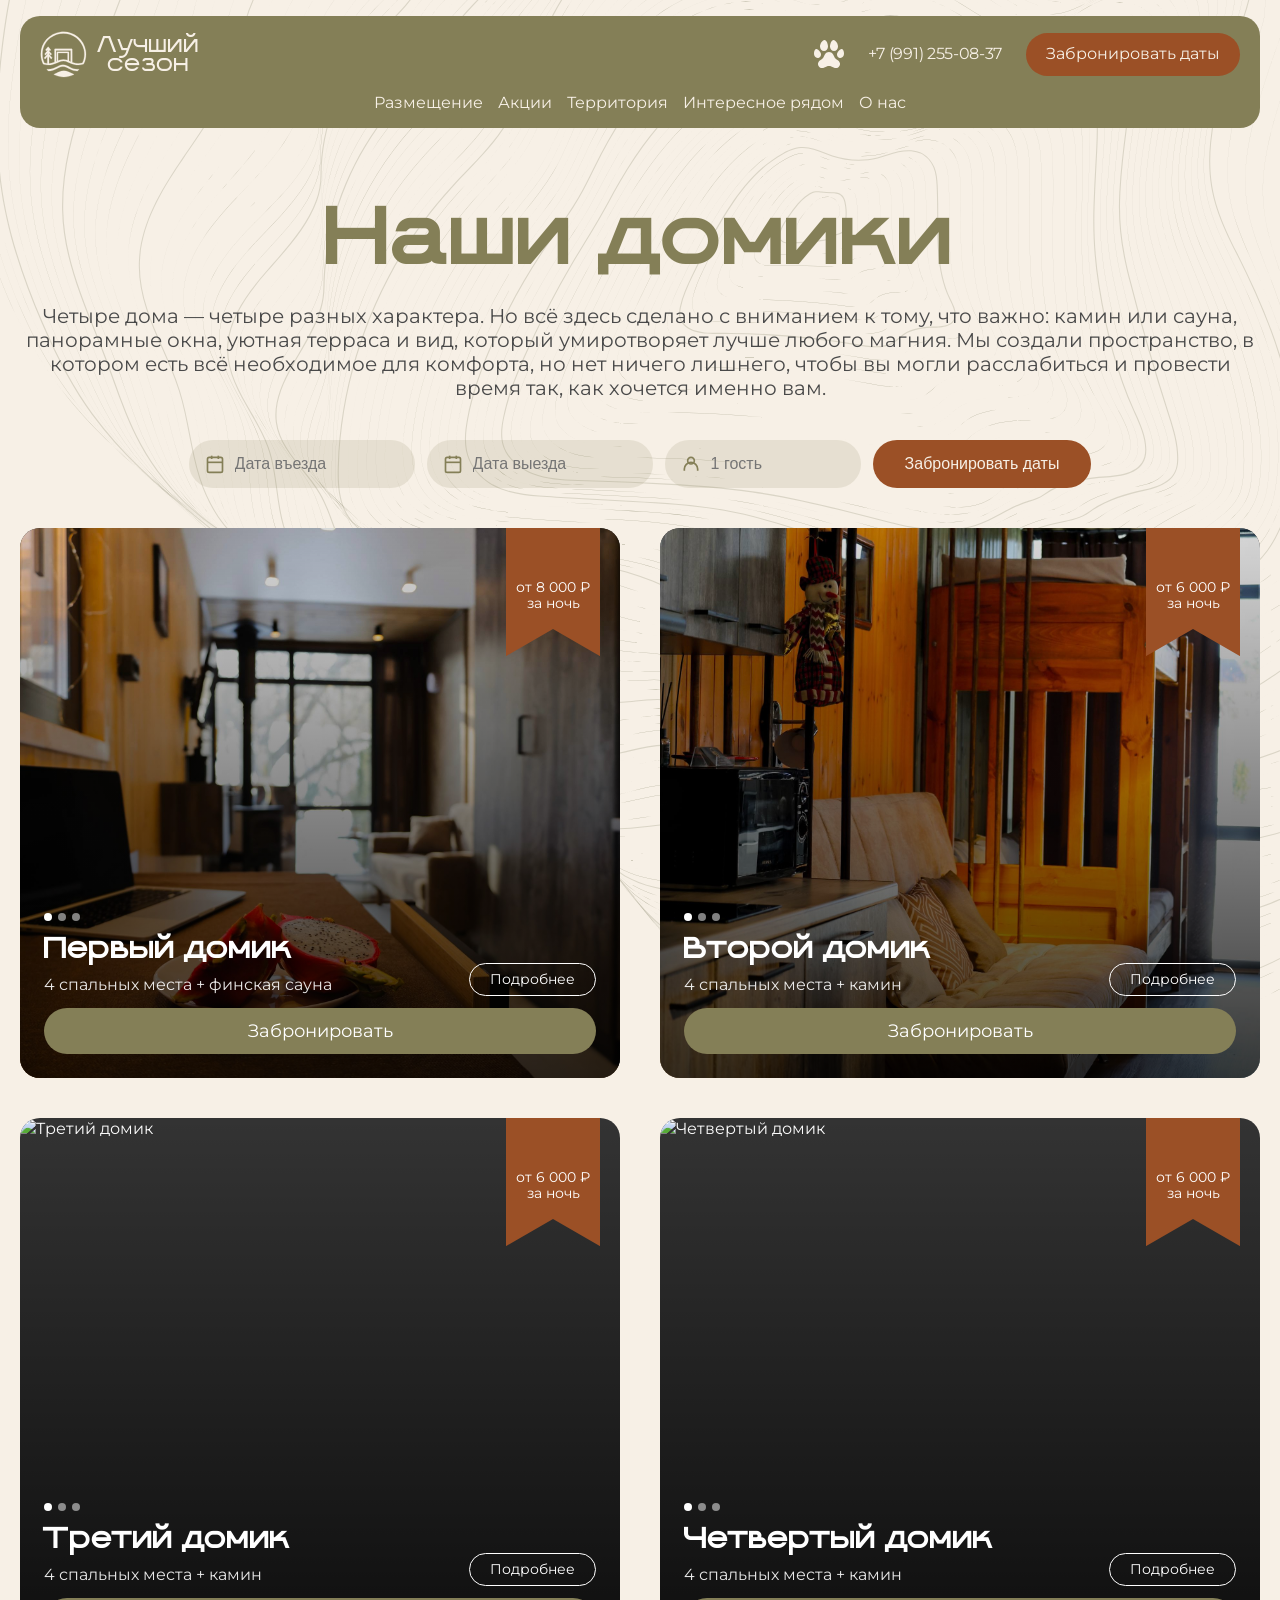
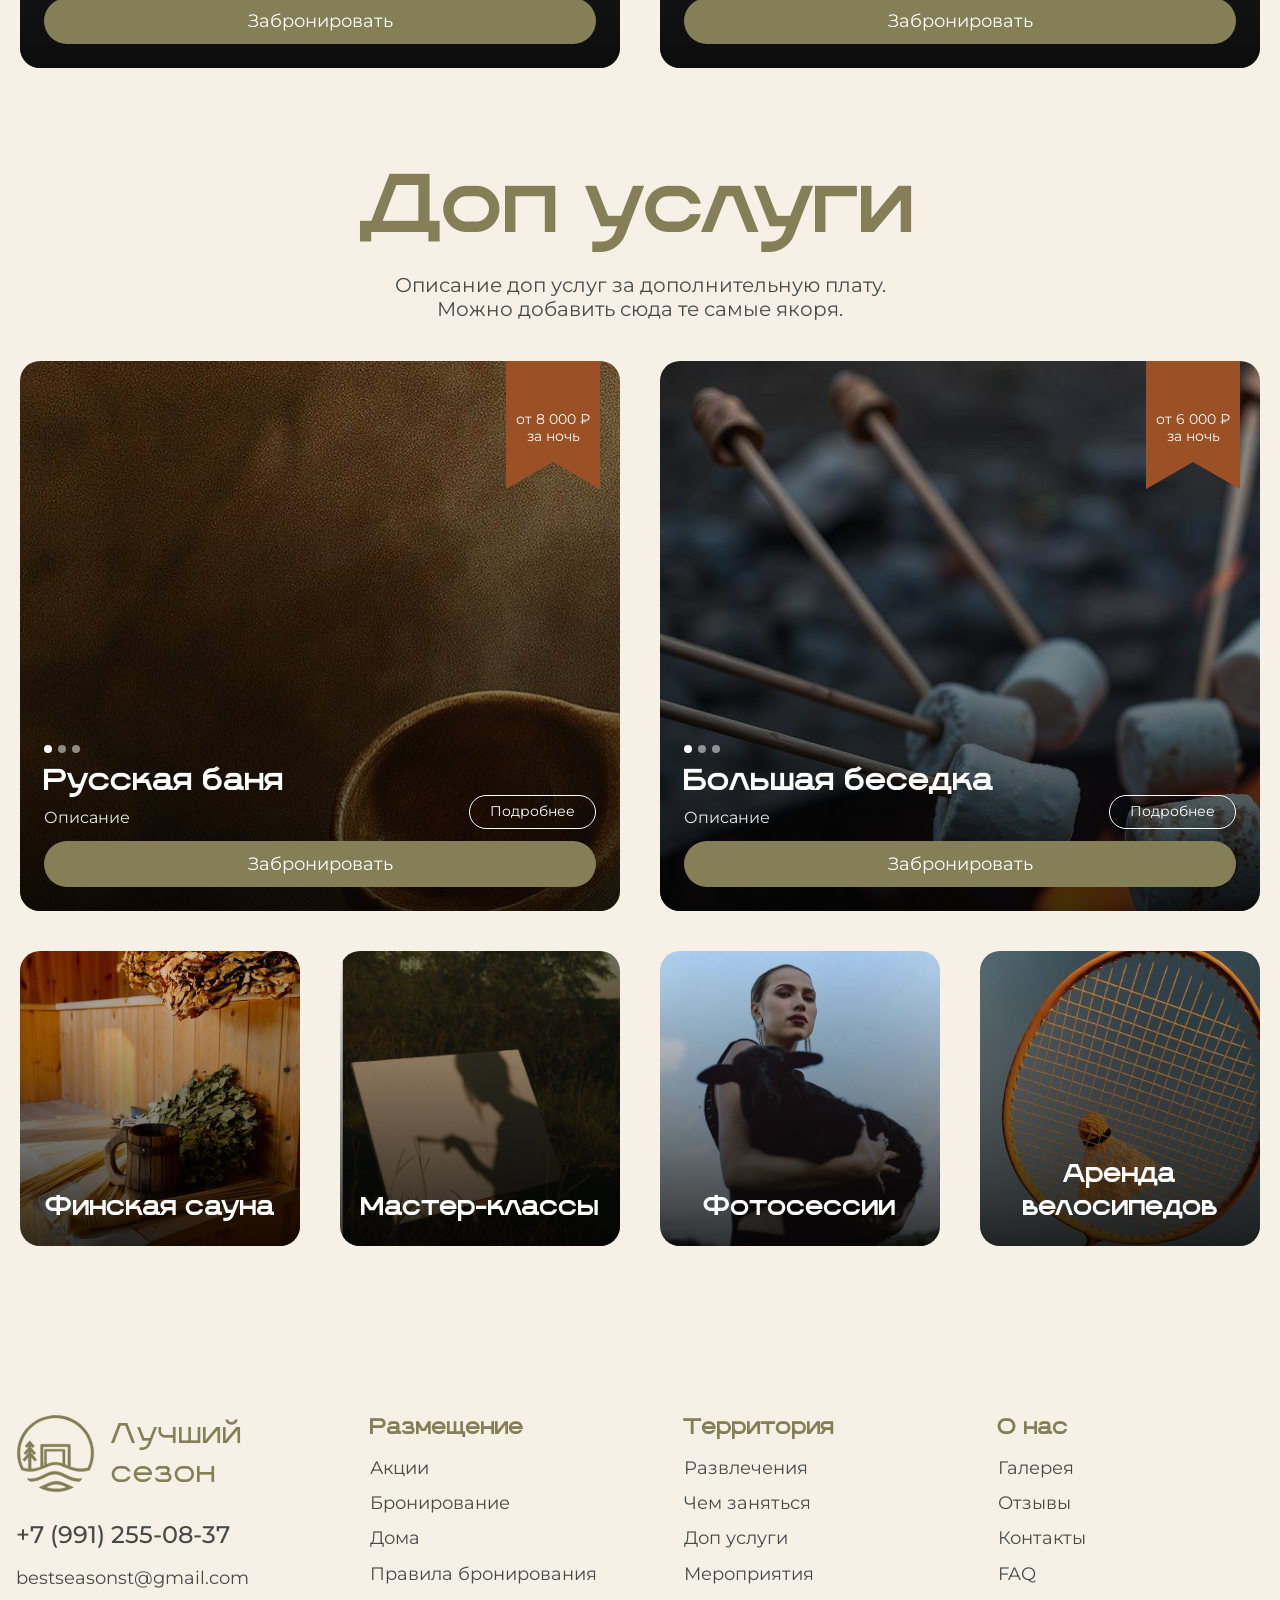
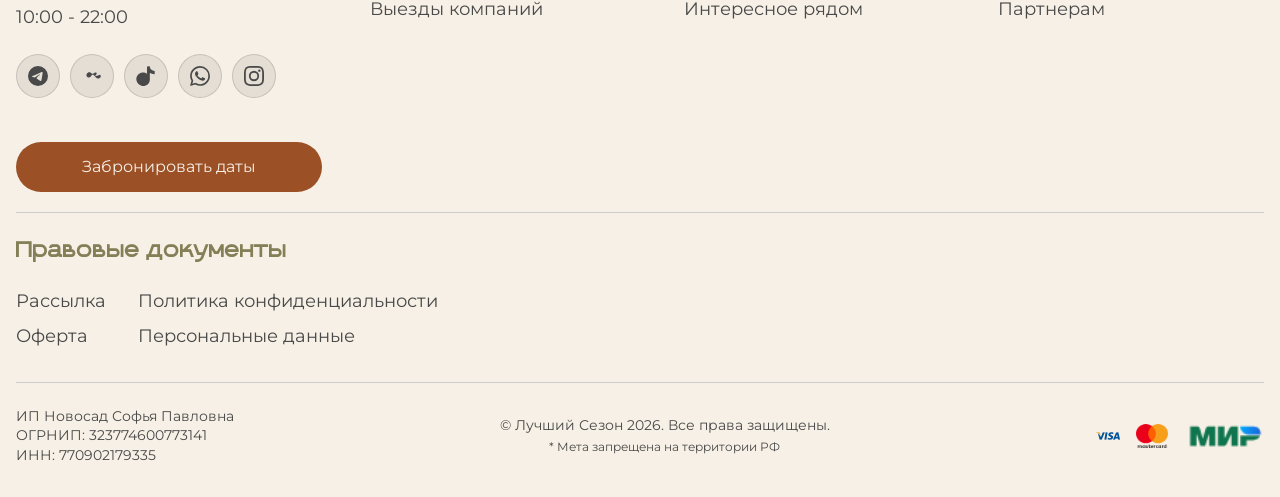
==== commit 21db39bc: "affsaf" ====
--- a/houses.html
+++ b/houses.html
@@ -7,7 +7,6 @@
   <link rel="preconnect" href="https://fonts.googleapis.com" />
   <link rel="preconnect" href="https://fonts.gstatic.com" crossorigin />
   <link href="https://fonts.googleapis.com/css2?family=Montserrat:wght@400;500;600&display=swap" rel="stylesheet" />
-  <link rel="stylesheet" href="static/css/index.css" />
   <link rel="stylesheet" href="static/css/houses.css" />
 </head>
 <body>
@@ -227,7 +226,7 @@
     </div>
   </footer>
 
-  <!-- ================= МОДАЛЬНОЕ ОКНО ================= -->
+  <!-- ================= МОДАЛЬНОЕ ОКНО (ПОЛНОСТЬЮ ОБНОВЛЕНО) ================= -->
   <div class="modal-overlay" id="bookingModal">
     <div class="modal-content">
       <button class="modal-close-btn" id="closeModalBtn">✕</button>
@@ -255,14 +254,14 @@
         <div class="detail-col"><h4>Прочее</h4><ul><li>Мини-аптечка</li><li>Фильтр для воды</li><li class="semi-muted">Вешалки</li><li class="semi-muted">Полный комплект посуды</li><li class="muted">Шампуры</li></ul><button class="details-more-btn">Подробнее</button></div>
       </div>
 
-      <!-- НОВЫЙ БЛОК БРОНИРОВАНИЯ -->
+      <!-- ======== НОВЫЙ БЛОК БРОНИРОВАНИЯ ======== -->
       <div class="booking-widget">
         <div class="widget-box">
-          <label>📅 Дата заезда</label>
+          <label>Дата заезда</label>
           <span class="date-display" id="checkInDisplay">--.--.----</span>
         </div>
         <div class="widget-box">
-          <label>📅 Дата выезда</label>
+          <label>Дата выезда</label>
           <span class="date-display" id="checkOutDisplay">--.--.----</span>
         </div>
         <div class="widget-box">
@@ -271,15 +270,11 @@
       </div>
 
       <div class="booking-details">
+        <!-- НОВЫЙ КАЛЕНДАРЬ -->
         <div class="calendar-wrapper">
-          <!-- Стрелка влево (одна на весь блок) -->
           <button class="calendar-nav-btn prev">‹</button>
-          
-          <!-- Контейнеры календарей -->
           <div id="calendar1" class="calendar-month"></div>
           <div id="calendar2" class="calendar-month"></div>
-          
-          <!-- Стрелка вправо (одна на весь блок) -->
           <button class="calendar-nav-btn next">›</button>
         </div>
 
--- a/static/css/houses.css
+++ b/static/css/houses.css
@@ -1,14 +1,327 @@
-/* Дополнительные стили для страницы домиков */
-
-/* Увеличиваем отступы между секциями */
-.section {
-  margin-bottom: 100px;
-}
-
-/* ОТСТУП СВЕРХУ ДЛЯ ХЕДЕРА */
-.houses-section {
-  padding-top: 200px;
-}
+/* ==========================================================
+   ШРИФТЫ (Из index.css)
+   ========================================================== */
+@font-face {
+  font-family: 'Etude Noire';
+  src: url('../fonts/Etude Noire Regular.ttf') format('truetype');
+  font-weight: 400;
+  font-style: normal;
+  font-display: swap;
+}
+@font-face {
+  font-family: 'Berold';
+  src: url('../fonts/Berold regular.otf') format('opentype');
+  font-weight: 400;
+  font-style: normal;
+  font-display: swap;
+}
+
+/* ==========================================================
+   ГЛОБАЛЬНЫЕ ПЕРЕМЕННЫЕ И СБРОС (Из index.css)
+   ========================================================== */
+*,
+*::before,
+*::after {
+  margin: 0;
+  padding: 0;
+  box-sizing: border-box;
+}
+
+:root {
+  --bg-beige: #F7F0E6;
+  --dark: #232323;
+  --accent: #9B5026;
+  --gold: #847F57;
+  --text-light: #F7F0E6;
+  --text-dark: #494949;
+  --radius: 20px;
+  --btn-radius: 100px;
+  --container-max: 1440px;
+  --container-padding: 20px;
+  --font-base: 16px;
+}
+
+html {
+  font-size: var(--font-base);
+  scroll-behavior: smooth;
+}
+
+body {
+  font-family: 'Montserrat', sans-serif;
+  color: var(--text-dark);
+  line-height: 1.4;
+  background-color: var(--bg-beige);
+  background-image: url('../../backgrounds/1.svg');
+  background-repeat: no-repeat;
+  background-position: center top;
+  background-size: cover;
+  background-attachment: fixed;
+  overflow-x: hidden;
+}
+
+/* ==========================================================
+   ТИПОГРАФИКА (Из index.css)
+   ========================================================== */
+h1, h2, h3, h4, h5, h6,
+.logo-text, .hero-title, .about-title, .section-title,
+.quote-mark, .quote-mark-end, .territory-title-block h2,
+.gallery-title, .nearby-card .number, .nearby-card h3,
+.faq h2, .footer-logo, .house-card .left-col h3,
+.price-tag, .territory-item .default-state .title,
+.territory-item .hover-content .title,
+.territory-more .more-content span {
+  font-family: 'Etude Noire', serif;
+}
+
+/* ==========================================================
+   КНОПКИ (Из index.css)
+   ========================================================== */
+.btn {
+  display: inline-flex;
+  align-items: center;
+  justify-content: center;
+  padding: 0.875rem 2.5rem;
+  border-radius: var(--btn-radius);
+  font-size: 1rem;
+  font-weight: 400;
+  border: none;
+  cursor: pointer;
+  transition: background 0.3s, color 0.3s;
+  text-decoration: none;
+  white-space: nowrap;
+}
+
+.btn-primary {
+  background: var(--accent);
+  color: var(--text-light);
+}
+.btn-primary:hover {
+  background: #7a3f1e;
+}
+
+.btn-outline {
+  background: transparent;
+  border: 1px solid var(--accent);
+  color: var(--text-dark);
+}
+.btn-outline:hover {
+  background: var(--accent);
+  color: var(--text-light);
+}
+
+.btn-light {
+  background: var(--bg-beige);
+  color: var(--text-dark);
+}
+.btn-light:hover {
+  background: #e5dcd0;
+}
+
+.btn-dark {
+  background: var(--dark);
+  color: var(--text-light);
+}
+.btn-dark:hover {
+  background: #3a3a3a;
+}
+
+.btn-gold {
+  background: var(--gold);
+  color: var(--text-light);
+}
+.btn-gold:hover {
+  background: #6f6a4b;
+}
+
+/* ==========================================================
+   КОНТЕЙНЕР (Из index.css)
+   ========================================================== */
+.container {
+  max-width: var(--container-max);
+  margin: 0 auto;
+  padding: 0 var(--container-padding);
+  width: 100%;
+}
+
+/* ==========================================================
+   ФУТЕР (Из index.css)
+   ========================================================== */
+.footer {
+  background: var(--bg-beige);
+  padding: 3rem 1rem 2rem;
+  margin-top: 120px;
+}
+
+.footer-inner {
+  max-width: var(--container-max);
+  margin: 0 auto;
+  display: flex;
+  flex-wrap: wrap;
+  gap: 3rem;
+  justify-content: space-between;
+}
+
+.footer-col {
+  flex: 1 1 200px;
+  min-width: 150px;
+}
+
+.footer-col-left {
+  flex: 1 1 240px;
+}
+
+.footer-col h4 {
+  font-size: 1.25rem;
+  font-weight: 600;
+  color: var(--gold);
+  margin-bottom: 0.875rem;
+}
+
+.footer-col ul {
+  list-style: none;
+  display: flex;
+  flex-direction: column;
+  gap: 0.625rem;
+}
+
+.footer-col ul li a {
+  text-decoration: none;
+  color: var(--text-dark);
+  font-size: 1.125rem;
+}
+
+.footer-logo {
+  display: flex;
+  align-items: flex-end;
+  gap: 1rem;
+  margin-bottom: 1.5rem;
+  font-size: 1.75rem;
+  color: var(--gold);
+}
+
+.footer-logo img {
+  width: 80px;
+  height: 80px;
+  flex-shrink: 0;
+}
+
+.footer-contacts {
+  display: flex;
+  flex-direction: column;
+  gap: 0.875rem;
+  margin-bottom: 1.5rem;
+}
+
+.footer-contacts div {
+  font-family: 'Montserrat', sans-serif;
+  font-size: 1.125rem;
+  color: var(--text-dark);
+}
+
+.footer-socials {
+  display: flex;
+  gap: 0.625rem;
+  flex-wrap: wrap;
+  margin-bottom: 1.5rem;
+}
+
+.footer-socials a {
+  width: 44px;
+  height: 44px;
+  border-radius: 50%;
+  background: rgba(73,73,73,0.1);
+  border: 1px solid rgba(73,73,73,0.2);
+  display: flex;
+  align-items: center;
+  justify-content: center;
+  color: var(--text-dark);
+  text-decoration: none;
+  transition: all 0.3s;
+}
+.footer-socials a:hover {
+  background: var(--gold);
+  color: white;
+}
+
+.footer-legal {
+  max-width: var(--container-max);
+  margin: 1.25rem auto 0;
+  padding-left: 0;
+  border-top: 1px solid #ccc;
+  padding-top: 1.5rem;
+  display: flex;
+  flex-direction: column;
+  gap: 1rem;
+}
+
+.footer-legal h4 {
+  font-size: 1.25rem;
+  font-weight: 600;
+  color: var(--gold);
+  margin-bottom: 0.5rem;
+}
+
+.footer-legal .legal-grid {
+  display: flex;
+  flex-wrap: wrap;
+  gap: 2rem;
+}
+
+.footer-legal .legal-col {
+  display: flex;
+  flex-direction: column;
+  gap: 0.625rem;
+}
+
+.footer-legal .legal-col a {
+  text-decoration: none;
+  color: var(--text-dark);
+  font-size: 1.125rem;
+}
+
+.footer-bottom {
+  max-width: var(--container-max);
+  margin: 2rem auto 0;
+  border-top: 1px solid #ccc;
+  padding-top: 1.5rem;
+  display: flex;
+  flex-wrap: wrap;
+  justify-content: space-between;
+  align-items: center;
+  gap: 1rem;
+  font-size: 0.875rem;
+  color: var(--text-dark);
+}
+
+.footer-bottom .legal-info {
+  display: flex;
+  flex-direction: column;
+  gap: 2px;
+  text-align: left;
+}
+
+.footer-bottom .copyright-info {
+  text-align: center;
+}
+
+.footer-bottom .payments {
+  display: flex;
+  gap: 1rem;
+  align-items: center;
+}
+
+.footer-bottom .payments img {
+  height: 24px;
+  width: auto;
+  object-fit: contain;
+}
+
+
+/* ==========================================================
+   УНИКАЛЬНЫЕ СТИЛИ СТРАНИЦЫ ДОМИКОВ (Ваш houses.css, исправленный)
+   ========================================================== */
+.section { margin-bottom: 100px; }
+.houses-section { padding-top: 200px; }
 
 .section-header {
   text-align: center;
@@ -18,14 +331,12 @@
   align-items: center;
   gap: 20px;
 }
-
 .section-title {
   font-family: 'Etude Noire', serif;
   font-size: clamp(40px, 6vw, 90px);
   line-height: 1.1;
   color: var(--gold);
 }
-
 .section-subtitle {
   font-size: 20px;
   line-height: 24px;
@@ -42,7 +353,6 @@
   margin-bottom: 40px;
   flex-wrap: wrap;
 }
-
 .search-input-wrapper {
   position: relative;
   display: flex;
@@ -52,12 +362,7 @@
   padding: 0 20px 0 16px;
   height: 48px;
 }
-
-.search-input-wrapper .search-icon {
-  flex-shrink: 0;
-  margin-right: 10px;
-}
-
+.search-input-wrapper .search-icon { flex-shrink: 0; margin-right: 10px; }
 .search-input {
   background: transparent;
   border: none;
@@ -67,17 +372,21 @@
   outline: none;
   width: 160px;
 }
-
-.search-btn {
-  height: 48px;
-  padding: 0 32px;
-}
-
-/* Карточки домов */
+.search-btn { height: 48px; padding: 0 32px; }
+
+/* Сетки для карточек */
+.houses-grid {
+  display: grid;
+  grid-template-columns: repeat(2, 1fr);
+  gap: 40px;
+  margin-top: 30px;
+  margin-bottom: 40px;
+}
+
+/* Карточки домиков */
 .house-card {
   position: relative;
   border-radius: var(--radius);
-  overflow: hidden;
   height: 550px;
   background: #333;
   display: flex;
@@ -85,7 +394,6 @@
   justify-content: flex-end;
   color: white;
 }
-
 .house-card img {
   position: absolute;
   inset: 0;
@@ -93,16 +401,15 @@
   height: 100%;
   object-fit: cover;
   z-index: 0;
-}
-
+  border-radius: var(--radius);
+}
 .house-card .overlay {
   position: absolute;
   inset: 0;
   background: linear-gradient(180deg, transparent 0%, rgba(0, 0, 0, 0.75) 100%);
   z-index: 1;
-}
-
-/* Ценник — теперь используем ticket.svg как фон */
+  border-radius: var(--radius);
+}
 .house-card .price-tag {
   position: absolute;
   top: 0;
@@ -111,7 +418,9 @@
   width: 94px;
   height: 128px;
   background-image: url('../images/ticket.svg');
-  background-size: contain;
+  background-origin: border-box;
+  background-size: cover;
+  background-position: center;
   background-repeat: no-repeat;
   color: white;
   padding: 28px 10px 22px 10px;
@@ -124,7 +433,6 @@
   align-items: center;
   font-family: 'Montserrat', sans-serif;
 }
-
 .house-card .content {
   position: relative;
   z-index: 2;
@@ -134,45 +442,24 @@
   padding: 24px;
   width: 100%;
 }
-
 .house-card .content-row {
   display: flex;
   justify-content: space-between;
   align-items: flex-end;
   width: 100%;
 }
-
 .house-card .left-col {
   display: flex;
   flex-direction: column;
   align-items: flex-start;
   gap: 4px;
 }
-
-.house-card .dots {
-  display: flex;
-  gap: 6px;
-  margin-bottom: 6px;
-}
-
+.house-card .dots { display: flex; gap: 6px; margin-bottom: 6px; }
 .house-card .dots span {
-  width: 8px;
-  height: 8px;
-  border-radius: 50%;
-  background: rgba(255, 255, 255, 0.5);
-}
-
-.house-card .dots span:first-child {
-  background: white;
-}
-
-.house-card .left-col h3 {
-  font-size: 28px;
-  font-weight: 600;
-  margin: 0;
-  color: white;
-}
-
+  width: 8px; height: 8px; border-radius: 50%; background: rgba(255, 255, 255, 0.5);
+}
+.house-card .dots span:first-child { background: white; }
+.house-card .left-col h3 { font-size: 28px; font-weight: 600; margin: 0; color: white; }
 .house-card .left-col p {
   font-family: 'Montserrat', sans-serif;
   font-size: 16px;
@@ -180,767 +467,268 @@
   margin: 0;
   color: rgba(255, 255, 255, 0.9);
 }
-
 .house-card .btn-detail {
-  border: 1px solid white;
-  color: white;
-  background: transparent;
-  border-radius: 100px;
-  padding: 6px 20px;
-  font-size: 14px;
-  font-family: 'Montserrat', sans-serif;
-  transition: background 0.3s, color 0.3s;
-  text-decoration: none;
-}
-
-.house-card .btn-detail:hover {
-  background: white;
-  color: var(--text-dark);
-}
-
+  border: 1px solid white; color: white; background: transparent;
+  border-radius: 100px; padding: 6px 20px; font-size: 14px;
+  font-family: 'Montserrat', sans-serif; transition: 0.3s; text-decoration: none;
+}
+.house-card .btn-detail:hover { background: white; color: var(--text-dark); }
 .house-card .btn-book-house {
-  width: 100%;
-  background: var(--gold);
-  color: white;
-  border-radius: 100px;
-  padding: 12px 20px;
-  font-size: 18px;
-  font-family: 'Montserrat', sans-serif;
-  transition: background 0.3s;
-  border: none;
-  cursor: pointer;
-}
-
-.house-card .btn-book-house:hover {
-  background: #6f6a4b;
-}
-
-/* Сетка для дополнительных услуг (маленькие карточки) */
+  width: 100%; background: var(--gold); color: white; border-radius: 100px;
+  padding: 12px 20px; font-size: 18px; font-family: 'Montserrat', sans-serif;
+  transition: 0.3s; border: none; cursor: pointer;
+}
+.house-card .btn-book-house:hover { background: #6f6a4b; }
+
+/* Доп услуги */
 .services-small-grid {
   display: grid;
   grid-template-columns: repeat(4, 1fr);
-  gap: 20px;
+  gap: 40px; /* Увеличено для единообразия */
   margin-top: 20px;
 }
-
 .service-small {
-  position: relative;
-  border-radius: 20px;
-  overflow: hidden;
-  height: 295px;
-  background: #d9d9d9;
-  background-size: cover;
-  background-position: center;
-  display: flex;
-  align-items: flex-end;
-  justify-content: center;
-  padding: 20px;
-  color: white;
-}
-
+  position: relative; border-radius: 20px; overflow: hidden; height: 295px;
+  background: #d9d9d9; background-size: cover; background-position: center;
+  display: flex; align-items: flex-end; justify-content: center; padding: 20px; color: white;
+}
 .service-small h3 {
-  position: relative;
-  z-index: 2;
-  font-family: 'Etude Noire', serif;
-  font-size: 24px;
-  text-align: center;
-}
-
+  position: relative; z-index: 2; font-family: 'Etude Noire', serif;
+  font-size: 24px; text-align: center;
+}
 .service-small::before {
-  content: '';
-  position: absolute;
-  inset: 0;
-  background: linear-gradient(180deg, transparent 0%, rgba(0,0,0,0.8) 100%);
-  z-index: 1;
-}
-
-/* Хедер (строго по Figma) */
+  content: ''; position: absolute; inset: 0;
+  background: linear-gradient(180deg, transparent 0%, rgba(0,0,0,0.8) 100%); z-index: 1;
+}
+
+/* Хедер */
 .houses-header {
-  position: absolute;
-  top: 32px;
-  left: 50%;
-  transform: translateX(-50%);
-  width: 1260px;
-  height: 86.91px;
-  background: #847F57;
-  backdrop-filter: blur(10px);
-  border-radius: 100px;
-  padding: 20px 32px;
-  display: flex;
-  justify-content: space-between;
-  align-items: center;
-  z-index: 100;
-  box-sizing: border-box;
-}
-
-.houses-header .logo-group {
-  display: flex;
-  align-items: flex-end;
-}
-
-.houses-header .header-logo {
-  width: 46.91px;
-  height: 46.91px;
-  display: block;
-}
-
+  position: absolute; top: 32px; left: 50%; transform: translateX(-50%);
+  width: 1260px; height: 86.91px; background: #847F57; backdrop-filter: blur(10px);
+  border-radius: 100px; padding: 20px 32px; display: flex; justify-content: space-between;
+  align-items: center; z-index: 100; box-sizing: border-box;
+}
+.houses-header .logo-group { display: flex; align-items: flex-end; }
+.houses-header .header-logo { width: 46.91px; height: 46.91px; display: block; }
 .houses-header .logo-text {
-  font-family: 'Etude Noire', serif;
-  font-size: 21.7392px;
-  line-height: 90%;
-  text-align: center;
-  color: #F7F0E6;
-  margin-bottom: 2px;
-}
-
-.houses-header nav {
-  display: flex;
-  align-items: center;
-  gap: 20px;
-}
-
+  font-family: 'Etude Noire', serif; font-size: 21.7392px; line-height: 90%;
+  text-align: center; color: #F7F0E6; margin-bottom: 2px;
+}
+.houses-header nav { display: flex; align-items: center; gap: 20px; }
 .houses-header nav a {
-  font-family: 'Montserrat', sans-serif;
-  font-weight: 400;
-  font-size: 16px;
-  line-height: 20px;
-  color: #F7F0E6;
-  text-decoration: none;
-}
-
-.houses-header .header-right {
-  display: flex;
-  align-items: center;
-  gap: 24px;
-}
-
-.houses-header .paw-icon {
-  width: 30px;
-  height: 28px;
-  fill: #F7F0E6;
-}
-
+  font-family: 'Montserrat', sans-serif; font-weight: 400; font-size: 16px;
+  line-height: 20px; color: #F7F0E6; text-decoration: none;
+}
+.houses-header .header-right { display: flex; align-items: center; gap: 24px; }
+.houses-header .paw-icon { width: 30px; height: 28px; fill: #F7F0E6; }
 .houses-header .phone {
-  font-family: 'Montserrat', sans-serif;
-  font-weight: 400;
-  font-size: 16px;
-  line-height: 115%;
-  letter-spacing: -0.02em;
-  color: #F7F0E6;
-}
-
+  font-family: 'Montserrat', sans-serif; font-weight: 400; font-size: 16px;
+  line-height: 115%; letter-spacing: -0.02em; color: #F7F0E6;
+}
 .houses-header .btn-book-header {
-  background: #9B5026;
-  color: #F7F0E6;
-  padding: 10px 20px;
-  border-radius: 100px;
-  font-family: 'Montserrat', sans-serif;
-  font-weight: 400;
-  font-size: 16px;
-  text-decoration: none;
-  white-space: nowrap;
-  transition: background 0.3s;
-  border: none;
-  cursor: pointer;
-}
-
-.houses-header .btn-book-header:hover {
-  background: #7a3f1e;
-}
-
-/* Адаптивность хедера */
+  background: #9B5026; color: #F7F0E6; padding: 10px 20px; border-radius: 100px;
+  font-family: 'Montserrat', sans-serif; font-weight: 400; font-size: 16px;
+  text-decoration: none; white-space: nowrap; transition: 0.3s; border: none; cursor: pointer;
+}
+.houses-header .btn-book-header:hover { background: #7a3f1e; }
+
+/* ================= МОДАЛЬНОЕ ОКНО И КАЛЕНДАРЬ ================= */
+.modal-overlay {
+  position: fixed; top: 0; left: 0; width: 100vw; height: 100vh;
+  background: rgba(0, 0, 0, 0.5); backdrop-filter: blur(4px); z-index: 1000;
+  display: none; justify-content: center; align-items: center; padding: 40px 20px;
+}
+.modal-content {
+  position: relative; width: 100%; max-width: 1240px; background: #F7F0E6;
+  border-radius: 40px; padding: 40px; max-height: 90vh; overflow-y: auto;
+  box-shadow: 0 20px 60px rgba(0,0,0,0.3);
+}
+.modal-close-btn {
+  position: absolute; top: 32px; right: 32px; width: 50px; height: 50px;
+  border-radius: 14px; background: rgba(132, 127, 87, 0.15); border: none;
+  color: #847F57; font-size: 28px; cursor: pointer; display: flex; justify-content: center; align-items: center;
+}
+.modal-close-btn:hover { background: rgba(132, 127, 87, 0.3); }
+.modal-title {
+  font-family: 'Etude Noire', serif; font-size: 64px; color: var(--gold);
+  text-align: center; margin-bottom: 32px; font-weight: 500;
+}
+.gallery-grid { display: flex; gap: 20px; height: 344px; }
+.gallery-main { flex: 0 0 574px; height: 100%; background: #D9D9D9; border-radius: 20px; background-size: cover; background-position: center; }
+.gallery-side { flex: 1; display: grid; grid-template-columns: 1fr 1fr; gap: 20px; }
+.gallery-item { background: #D9D9D9; border-radius: 20px; width: 100%; height: 100%; background-size: cover; background-position: center; position: relative; }
+.gallery-item-overlay {
+  position: absolute; inset: 0; border-radius: 20px; background: rgba(0,0,0,0.4);
+  display: flex; flex-direction: column; justify-content: center; align-items: center; color: #fff; gap: 6px; cursor: pointer;
+}
+.gallery-item-overlay span { font-size: 20px; }
+.specs-row { display: flex; gap: 20px; margin-top: 40px; }
+.spec-box { flex: 1; background: rgba(132, 127, 87, 0.08); border-radius: 10px; padding: 20px 32px; }
+.spec-box h4 { font-weight: 600; font-size: 20px; margin-bottom: 20px; display: flex; gap: 10px; align-items: center; }
+.spec-item { display: flex; gap: 10px; align-items: center; font-size: 20px; margin-bottom: 10px; }
+.spec-item:last-child { margin-bottom: 0; }
+.desc-amenities-row { display: flex; gap: 60px; margin-top: 40px; }
+.desc-block { flex: 1; }
+.desc-block h3 { font-family: 'Etude Noire', serif; font-size: 32px; color: var(--accent); margin-bottom: 20px; }
+.desc-block p { font-size: 20px; line-height: 24px; }
+.amenities-block { flex: 1; }
+.amenities-block h3 { font-family: 'Etude Noire', serif; font-size: 32px; color: var(--accent); margin-bottom: 20px; }
+.amenities-grid { display: grid; grid-template-columns: 1fr 1fr; gap: 10px; }
+.amenity-item { background: rgba(132, 127, 87, 0.08); padding: 8px 20px; border-radius: 10px; font-size: 20px; }
+
+.details-table {
+  background: rgba(132, 127, 87, 0.08); border-radius: 10px; padding: 20px 32px;
+  display: flex; gap: 70px; margin-top: 40px; align-items: flex-start;
+}
+.detail-col { flex: 1; }
+.detail-col h4 { font-weight: 600; font-size: 20px; margin-bottom: 16px; }
+.detail-col ul { list-style: none; display: flex; flex-direction: column; gap: 10px; }
+.detail-col ul li { font-size: 20px; }
+.detail-col ul li.muted { opacity: 0.4; }
+.detail-col ul li.semi-muted { opacity: 0.7; }
+.details-more-btn {
+  align-self: flex-end; margin-top: 20px; border: 1px solid var(--accent);
+  border-radius: 100px; padding: 10px 32px; font-size: 16px; cursor: pointer; background: transparent;
+}
+
+.booking-widget { display: flex; gap: 20px; margin-top: 40px; }
+.widget-box { flex: 1; background: rgba(132, 127, 87, 0.08); border-radius: 10px; padding: 20px 40px; display: flex; align-items: center; justify-content: space-between; }
+.widget-box label { display: flex; align-items: center; gap: 12px; font-size: 20px; cursor: pointer; }
+.date-display { font-weight: 500; color: var(--text-dark); font-size: 18px; }
+.booking-details { display: flex; gap: 20px; margin-top: 20px; }
+
+/* ================== КАЛЕНДАРЬ ================== */
+.calendar-wrapper {
+  display: flex; flex-direction: row; justify-content: center; align-items: flex-start;
+  padding: 24px 8px; gap: 0; width: 808px; height: 488px; background: #FFFFFF;
+  border-radius: 16px; flex: none; order: 0; flex-grow: 0; position: relative;
+}
+.calendar-month {
+  display: flex; flex-direction: column; align-items: flex-start; padding: 16px; gap: 8px;
+  width: 368px; height: 440px; background: #FFFFFF; flex: none; order: 0; flex-grow: 0;
+}
+.calendar-header {
+  display: flex; flex-direction: row; justify-content: center; align-items: center; padding: 0px;
+  gap: 10px; width: 100%; height: 40px; flex: none; order: 0; align-self: stretch; flex-grow: 0;
+}
+.calendar-header span {
+  font-family: 'Montserrat'; font-style: normal; font-weight: 500; font-size: 20px;
+  line-height: 150%; display: flex; align-items: center; text-align: center; color: #494949;
+  flex: none; order: 0; flex-grow: 1;
+}
+.calendar-nav-btn {
+  box-sizing: border-box; display: flex; flex-direction: row; justify-content: center; align-items: center;
+  padding: 8px; gap: 10px; width: 40px; height: 40px; background: #FFFFFF; border: 1px solid #D0D5DD;
+  border-radius: 9999px; cursor: pointer; color: #D0D5DD; font-size: 18px; transition: all 0.2s;
+  flex-shrink: 0; margin: 16px 12px 0 12px;
+}
+.calendar-nav-btn:hover { background: #f0f0f0; color: #494949; }
+.calendar-grid {
+  display: grid; grid-template-columns: repeat(7, 48px); grid-template-rows: repeat(6, 48px);
+  gap: 0; width: 336px; height: 308px; flex: none; order: 2; flex-grow: 0;
+}
+.calendar-day-name {
+  display: flex; justify-content: center; align-items: center; width: 48px; height: 44px; margin: 0 auto;
+  font-family: 'Montserrat'; font-weight: 400; font-size: 14px; line-height: 150%; color: #494949;
+}
+.calendar-day {
+  display: flex; justify-content: center; align-items: center; width: 100%; height: 100%;
+  box-sizing: border-box; position: relative; cursor: pointer;
+}
+.calendar-day.muted { cursor: default; }
+.calendar-day .content {
+  display: flex; justify-content: center; align-items: center; width: 40px; height: 40px;
+  border-radius: 999px; box-sizing: border-box; margin: 0 auto;
+}
+.calendar-day .data {
+  font-family: 'Montserrat'; font-weight: 400; font-size: 14px; line-height: 150%; color: #667085;
+}
+.calendar-day.muted .data { color: #D0D5DD; }
+.calendar-day.today .content::after {
+  content: ''; position: absolute; width: 4px; height: 4px; background: #F43A01;
+  border-radius: 50%; bottom: 2px; left: 50%; transform: translateX(-50%); z-index: 10;
+}
+.calendar-day.range-start {
+  background: #FFF0E4; border-radius: 999px 0px 0px 999px;
+}
+.calendar-day.range-end {
+  background: #FFF0E4; border-radius: 0px 999px 999px 0px;
+}
+.calendar-day.range-inner { background: #FFF0E4; border-radius: 0px; }
+.calendar-day.range-start .content,
+.calendar-day.range-end .content,
+.calendar-day.active .content {
+  background: #FFCDA6;
+}
+.calendar-day.range-inner .content { background: transparent; }
+.calendar-day.range-start .data,
+.calendar-day.range-end .data,
+.calendar-day.active .data { color: #494949; }
+
+.guests-wrapper { flex: 1; background: #FFFFFF; border-radius: 16px; padding: 24px; display: flex; flex-direction: column; gap: 20px; }
+.guests-wrapper h4 { font-size: 20px; font-weight: 500; text-align: center; }
+.guest-counter-row { display: flex; justify-content: space-between; align-items: center; padding: 10px 0; }
+.guest-counter-row .label { display: flex; flex-direction: column; }
+.guest-counter-row .label span:first-child { font-size: 20px; }
+.guest-counter-row .label span:last-child { font-size: 14px; color: rgba(73,73,73,0.5); }
+.counter-controls { display: flex; align-items: center; gap: 16px; }
+.counter-btn {
+  width: 30px; height: 30px; border-radius: 50%; background: #FFF0E4;
+  border: 1px solid #FFCDA6; display: flex; justify-content: center; align-items: center;
+  font-size: 20px; cursor: pointer; color: #494949;
+}
+.counter-btn:hover { background: #FFCDA6; }
+.counter-value { font-size: 20px; font-weight: 500; min-width: 20px; text-align: center; }
+
+.modal-footer { display: flex; justify-content: space-between; align-items: center; margin-top: 40px; }
+.total-price { display: flex; flex-direction: column; align-items: flex-end; gap: 5px; }
+.total-price .details { display: flex; gap: 20px; font-size: 16px; align-items: center; }
+.total-price .amount { font-size: 24px; font-weight: 600; }
+.btn-confirm-booking { padding: 20px 40px; font-size: 24px; font-weight: 500; width: 340px; }
+
+/* ==========================================================
+   АДАПТИВНОСТЬ (Объединенная)
+   ========================================================== */
 @media (max-width: 1300px) {
-  .houses-header {
-    width: calc(100% - 40px);
-    padding: 15px 20px;
-    height: auto;
-    flex-wrap: wrap;
-    gap: 15px;
-    border-radius: 20px;
-    top: 16px;
-  }
-  .houses-header nav {
-    order: 3;
-    width: 100%;
-    justify-content: center;
-    flex-wrap: wrap;
-    gap: 15px;
-  }
-  .houses-header .header-right {
-    margin-left: auto;
-  }
+  .houses-header { width: calc(100% - 40px); padding: 15px 20px; height: auto; flex-wrap: wrap; gap: 15px; border-radius: 20px; top: 16px; }
+  .houses-header nav { order: 3; width: 100%; justify-content: center; flex-wrap: wrap; gap: 15px; }
+  .houses-header .header-right { margin-left: auto; }
+}
+
+@media (max-width: 1024px) {
+  .gallery-main { flex: 1; height: 250px; }
+  .gallery-side { display: none; }
+  .desc-amenities-row { flex-direction: column; gap: 30px; }
+  .details-table { flex-direction: column; gap: 20px; }
+  .booking-details { flex-direction: column; }
+  .modal-title { font-size: 40px; }
+  .services-small-grid { grid-template-columns: 1fr 1fr; }
+  .calendar-wrapper { width: 100%; height: auto; flex-wrap: wrap; padding: 16px 8px; }
+  .calendar-month { width: 100%; height: auto; padding: 8px; margin: 0; }
+  .calendar-grid { width: 100%; height: auto; grid-template-columns: repeat(7, 1fr); grid-template-rows: repeat(6, 40px); }
+  .calendar-nav-btn { display: none; }
+}
+
+@media (max-width: 768px) {
+  .houses-grid { grid-template-columns: 1fr; gap: 30px; }
+  .services-small-grid { grid-template-columns: 1fr 1fr; gap: 20px; }
+  .footer-col { flex: 1 1 100%; }
+  .footer-legal .legal-grid { flex-direction: column; gap: 1rem; }
+  .footer-bottom { flex-direction: column; text-align: center; }
+  .footer-bottom .legal-info { text-align: center; }
 }
 
 @media (max-width: 600px) {
-  .houses-header .logo-text {
-    font-size: 18px;
-  }
-  .houses-header nav a {
-    font-size: 14px;
-  }
-  .houses-header .phone {
-    display: none;
-  }
-}
-
-/* ================= ОБНОВЛЁННЫЙ КАЛЕНДАРЬ ================= */
-.modal-overlay {
-  position: fixed;
-  top: 0;
-  left: 0;
-  width: 100vw;
-  height: 100vh;
-  background: rgba(0, 0, 0, 0.5);
-  backdrop-filter: blur(4px);
-  z-index: 1000;
-  display: none;
-  justify-content: center;
-  align-items: center;
-  padding: 40px 20px;
-}
-
-.modal-content {
-  position: relative;
-  width: 100%;
-  max-width: 1240px;
-  background: #F7F0E6;
-  border-radius: 40px;
-  padding: 40px;
-  max-height: 90vh;
-  overflow-y: auto;
-  box-shadow: 0 20px 60px rgba(0,0,0,0.3);
-}
-
-.modal-close-btn {
-  position: absolute;
-  top: 32px;
-  right: 32px;
-  width: 50px;
-  height: 50px;
-  border-radius: 14px;
-  background: rgba(132, 127, 87, 0.15);
-  border: none;
-  color: #847F57;
-  font-size: 28px;
-  cursor: pointer;
-  display: flex;
-  justify-content: center;
-  align-items: center;
-}
-
-.modal-close-btn:hover {
-  background: rgba(132, 127, 87, 0.3);
-}
-
-.modal-title {
-  font-family: 'Etude Noire', serif;
-  font-size: 64px;
-  color: var(--gold);
-  text-align: center;
-  margin-bottom: 32px;
-  font-weight: 500;
-}
-
-.gallery-grid {
-  display: flex;
-  gap: 20px;
-  height: 344px;
-}
-
-.gallery-main {
-  flex: 0 0 574px;
-  height: 100%;
-  background: #D9D9D9;
-  border-radius: 20px;
-  background-size: cover;
-  background-position: center;
-}
-
-.gallery-side {
-  flex: 1;
-  display: grid;
-  grid-template-columns: 1fr 1fr;
-  gap: 20px;
-}
-
-.gallery-item {
-  background: #D9D9D9;
-  border-radius: 20px;
-  width: 100%;
-  height: 100%;
-  background-size: cover;
-  background-position: center;
-  position: relative;
-}
-
-.gallery-item-overlay {
-  position: absolute;
-  inset: 0;
-  border-radius: 20px;
-  background: rgba(0,0,0,0.4);
-  display: flex;
-  flex-direction: column;
-  justify-content: center;
-  align-items: center;
-  color: #fff;
-  gap: 6px;
-  cursor: pointer;
-}
-
-.gallery-item-overlay span {
-  font-size: 20px;
-}
-
-.specs-row {
-  display: flex;
-  gap: 20px;
-  margin-top: 40px;
-}
-
-.spec-box {
-  flex: 1;
-  background: rgba(132, 127, 87, 0.08);
-  border-radius: 10px;
-  padding: 20px 32px;
-}
-
-.spec-box h4 {
-  font-weight: 600;
-  font-size: 20px;
-  margin-bottom: 20px;
-  display: flex;
-  gap: 10px;
-  align-items: center;
-}
-
-.spec-item {
-  display: flex;
-  gap: 10px;
-  align-items: center;
-  font-size: 20px;
-  margin-bottom: 10px;
-}
-
-.spec-item:last-child {
-  margin-bottom: 0;
-}
-
-.desc-amenities-row {
-  display: flex;
-  gap: 60px;
-  margin-top: 40px;
-}
-
-.desc-block {
-  flex: 1;
-}
-
-.desc-block h3 {
-  font-family: 'Etude Noire', serif;
-  font-size: 32px;
-  color: var(--accent);
-  margin-bottom: 20px;
-}
-
-.desc-block p {
-  font-size: 20px;
-  line-height: 24px;
-}
-
-.amenities-block {
-  flex: 1;
-}
-
-.amenities-block h3 {
-  font-family: 'Etude Noire', serif;
-  font-size: 32px;
-  color: var(--accent);
-  margin-bottom: 20px;
-}
-
-.amenities-grid {
-  display: grid;
-  grid-template-columns: 1fr 1fr;
-  gap: 10px;
-}
-
-.amenity-item {
-  background: rgba(132, 127, 87, 0.08);
-  padding: 8px 20px;
-  border-radius: 10px;
-  font-size: 20px;
-}
-
-.details-table {
-  background: rgba(132, 127, 87, 0.08);
-  border-radius: 10px;
-  padding: 20px 32px;
-  display: flex;
-  gap: 70px;
-  margin-top: 40px;
-  align-items: flex-start;
-}
-
-.detail-col {
-  flex: 1;
-}
-
-.detail-col h4 {
-  font-weight: 600;
-  font-size: 20px;
-  margin-bottom: 16px;
-}
-
-.detail-col ul {
-  list-style: none;
-  display: flex;
-  flex-direction: column;
-  gap: 10px;
-}
-
-.detail-col ul li {
-  font-size: 20px;
-}
-
-.detail-col ul li.muted {
-  opacity: 0.4;
-}
-
-.detail-col ul li.semi-muted {
-  opacity: 0.7;
-}
-
-.details-more-btn {
-  align-self: flex-end;
-  margin-top: 20px;
-  border: 1px solid var(--accent);
-  border-radius: 100px;
-  padding: 10px 32px;
-  font-size: 16px;
-  cursor: pointer;
-  background: transparent;
-}
-
-.booking-widget {
-  display: flex;
-  gap: 20px;
-  margin-top: 40px;
-}
-
-.widget-box {
-  flex: 1;
-  background: rgba(132, 127, 87, 0.08);
-  border-radius: 10px;
-  padding: 20px 40px;
-  display: flex;
-  align-items: center;
-  justify-content: space-between;
-}
-
-.widget-box label {
-  display: flex;
-  align-items: center;
-  gap: 12px;
-  font-size: 20px;
-  cursor: pointer;
-}
-
-.date-display {
-  font-weight: 500;
-  color: var(--text-dark);
-  font-size: 18px;
-}
-
-.booking-details {
-  display: flex;
-  gap: 20px;
-  margin-top: 20px;
-}
-
-/* ================== ОБНОВЛЕНИЯ КАЛЕНДАРЯ ================== */
-.calendar-wrapper {
-  display: flex;
-  align-items: center;
-  gap: 10px;
-  position: relative;
-  background: #FFFFFF;
-  border-radius: 16px;
-  padding: 24px;
-  flex: 1;
-}
-
-.calendar-month {
-  flex: 1;
-  min-width: 0;
-}
-
-.calendar-nav-btn {
-  flex-shrink: 0;
-  width: 44px;
-  height: 44px;
-  border-radius: 50%;
-  border: 1px solid #E0E0E0;
-  background: #FFFFFF;
-  color: #667085;
-  font-size: 24px;
-  cursor: pointer;
-  display: flex;
-  justify-content: center;
-  align-items: center;
-  transition: all 0.2s;
-  margin: 0 5px;
-}
-
-.calendar-nav-btn:hover {
-  background: #f0f0f0;
-}
-
-.calendar-header {
-  text-align: center;
-  font-size: 18px;
-  font-weight: 500;
-  margin-bottom: 16px;
-  color: #101828;
-}
-
-.calendar-grid {
-  display: grid;
-  grid-template-columns: repeat(7, 1fr);
-  gap: 4px;
-}
-
-.calendar-day-name {
-  text-align: center;
-  font-size: 14px;
-  color: #667085;
-  padding: 8px 0;
-}
-
-.calendar-day {
-  text-align: center;
-  padding: 8px 0;
-  font-size: 14px;
-  border-radius: 0;
-  cursor: pointer;
-  width: 40px;
-  height: 40px;
-  display: flex;
-  flex-direction: column;
-  justify-content: center;
-  align-items: center;
-  margin: 0 auto;
-  color: #101828;
-}
-
-.calendar-day.muted {
-  color: #D0D5DD;
-  cursor: default;
-}
-
-/* Выделение диапазона (прямоугольник) */
-.calendar-day.range {
-  background: #FFF0E4; /* Светло-персиковый */
-  border-radius: 0;
-}
-
-/* Активная дата (круг) */
-.calendar-day.active {
-  background: #FFCDA6; /* Персиковый */
-  border-radius: 50%;
-  color: #101828;
-}
-
-/* Красная точка для сегодняшнего дня */
-.calendar-day.today::after {
-  content: '';
-  display: block;
-  width: 4px;
-  height: 4px;
-  background: #E75C5C;
-  border-radius: 50%;
-  margin: 2px auto 0;
-}
-
-/* ========================================================= */
-.guests-wrapper {
-  flex: 1;
-  background: #FFFFFF;
-  border-radius: 16px;
-  padding: 24px;
-  display: flex;
-  flex-direction: column;
-  gap: 20px;
-}
-
-.guests-wrapper h4 {
-  font-size: 20px;
-  font-weight: 500;
-  text-align: center;
-}
-
-.guest-counter-row {
-  display: flex;
-  justify-content: space-between;
-  align-items: center;
-  padding: 10px 0;
-}
-
-.guest-counter-row .label {
-  display: flex;
-  flex-direction: column;
-}
-
-.guest-counter-row .label span:first-child {
-  font-size: 20px;
-}
-
-.guest-counter-row .label span:last-child {
-  font-size: 14px;
-  color: rgba(73,73,73,0.5);
-}
-
-.counter-controls {
-  display: flex;
-  align-items: center;
-  gap: 16px;
-}
-
-.counter-btn {
-  width: 30px;
-  height: 30px;
-  border-radius: 50%;
-  background: #FFF0E4;
-  border: 1px solid #FFCDA6;
-  display: flex;
-  justify-content: center;
-  align-items: center;
-  font-size: 20px;
-  cursor: pointer;
-  color: #494949;
-}
-
-.counter-btn:hover {
-  background: #FFCDA6;
-}
-
-.counter-value {
-  font-size: 20px;
-  font-weight: 500;
-  min-width: 20px;
-  text-align: center;
-}
-
-.modal-footer {
-  display: flex;
-  justify-content: space-between;
-  align-items: center;
-  margin-top: 40px;
-}
-
-.total-price {
-  display: flex;
-  flex-direction: column;
-  align-items: flex-end;
-  gap: 5px;
-}
-
-.total-price .details {
-  display: flex;
-  gap: 20px;
-  font-size: 16px;
-  align-items: center;
-}
-
-.total-price .amount {
-  font-size: 24px;
-  font-weight: 600;
-}
-
-.btn-confirm-booking {
-  padding: 20px 40px;
-  font-size: 24px;
-  font-weight: 500;
-  width: 340px;
-}
-
-/* Адаптивность модального окна */
-@media (max-width: 1024px) {
-  .gallery-main {
-    flex: 1;
-    height: 250px;
-  }
-  .gallery-side {
-    display: none;
-  }
-  .desc-amenities-row {
-    flex-direction: column;
-    gap: 30px;
-  }
-  .details-table {
-    flex-direction: column;
-    gap: 20px;
-  }
-  .booking-details {
-    flex-direction: column;
-  }
-  .modal-title {
-    font-size: 40px;
-  }
-  .services-small-grid {
-    grid-template-columns: 1fr 1fr;
-  }
-}
-
-@media (max-width: 600px) {
-  .specs-row {
-    flex-direction: column;
-  }
-  .booking-widget {
-    flex-direction: column;
-  }
-  .calendar-wrapper {
-    flex-direction: column;
-  }
-  .calendar-nav-btn {
-    display: none; /* На мобильных скрываем стрелки или делаем их вертикальными */
-  }
-  .modal-content {
-    padding: 20px;
-  }
-  .modal-footer {
-    flex-direction: column;
-    align-items: stretch;
-    gap: 20px;
-  }
-  .btn-confirm-booking {
-    width: 100%;
-  }
-  .services-small-grid {
-    grid-template-columns: 1fr;
-  }
-  .search-bar {
-    flex-direction: column;
-  }
-  .search-input {
-    width: 100%;
-  }
-}
-
-/* Увеличенный логотип в футере */
-.footer-logo {
-  display: flex;
-  align-items: center;
-  gap: 12px;
-  margin-bottom: 16px;
-}
-
-.footer-logo img.footer-logo-img {
-  width: 120px;
-  height: auto;
-}
-
-.footer-logo span.footer-logo-text {
-  font-size: 32px;
-  font-family: 'Etude Noire', serif;
-  color: #F7F0E6;
+  .houses-header .logo-text { font-size: 18px; }
+  .houses-header nav a { font-size: 14px; }
+  .houses-header .phone { display: none; }
+  .specs-row { flex-direction: column; }
+  .booking-widget { flex-direction: column; }
+  .modal-content { padding: 20px; }
+  .modal-footer { flex-direction: column; align-items: stretch; gap: 20px; }
+  .btn-confirm-booking { width: 100%; }
+  .services-small-grid { grid-template-columns: 1fr; }
+  .search-bar { flex-direction: column; }
+  .search-input { width: 100%; }
+  .footer-socials a { width: 36px; height: 36px; }
 }
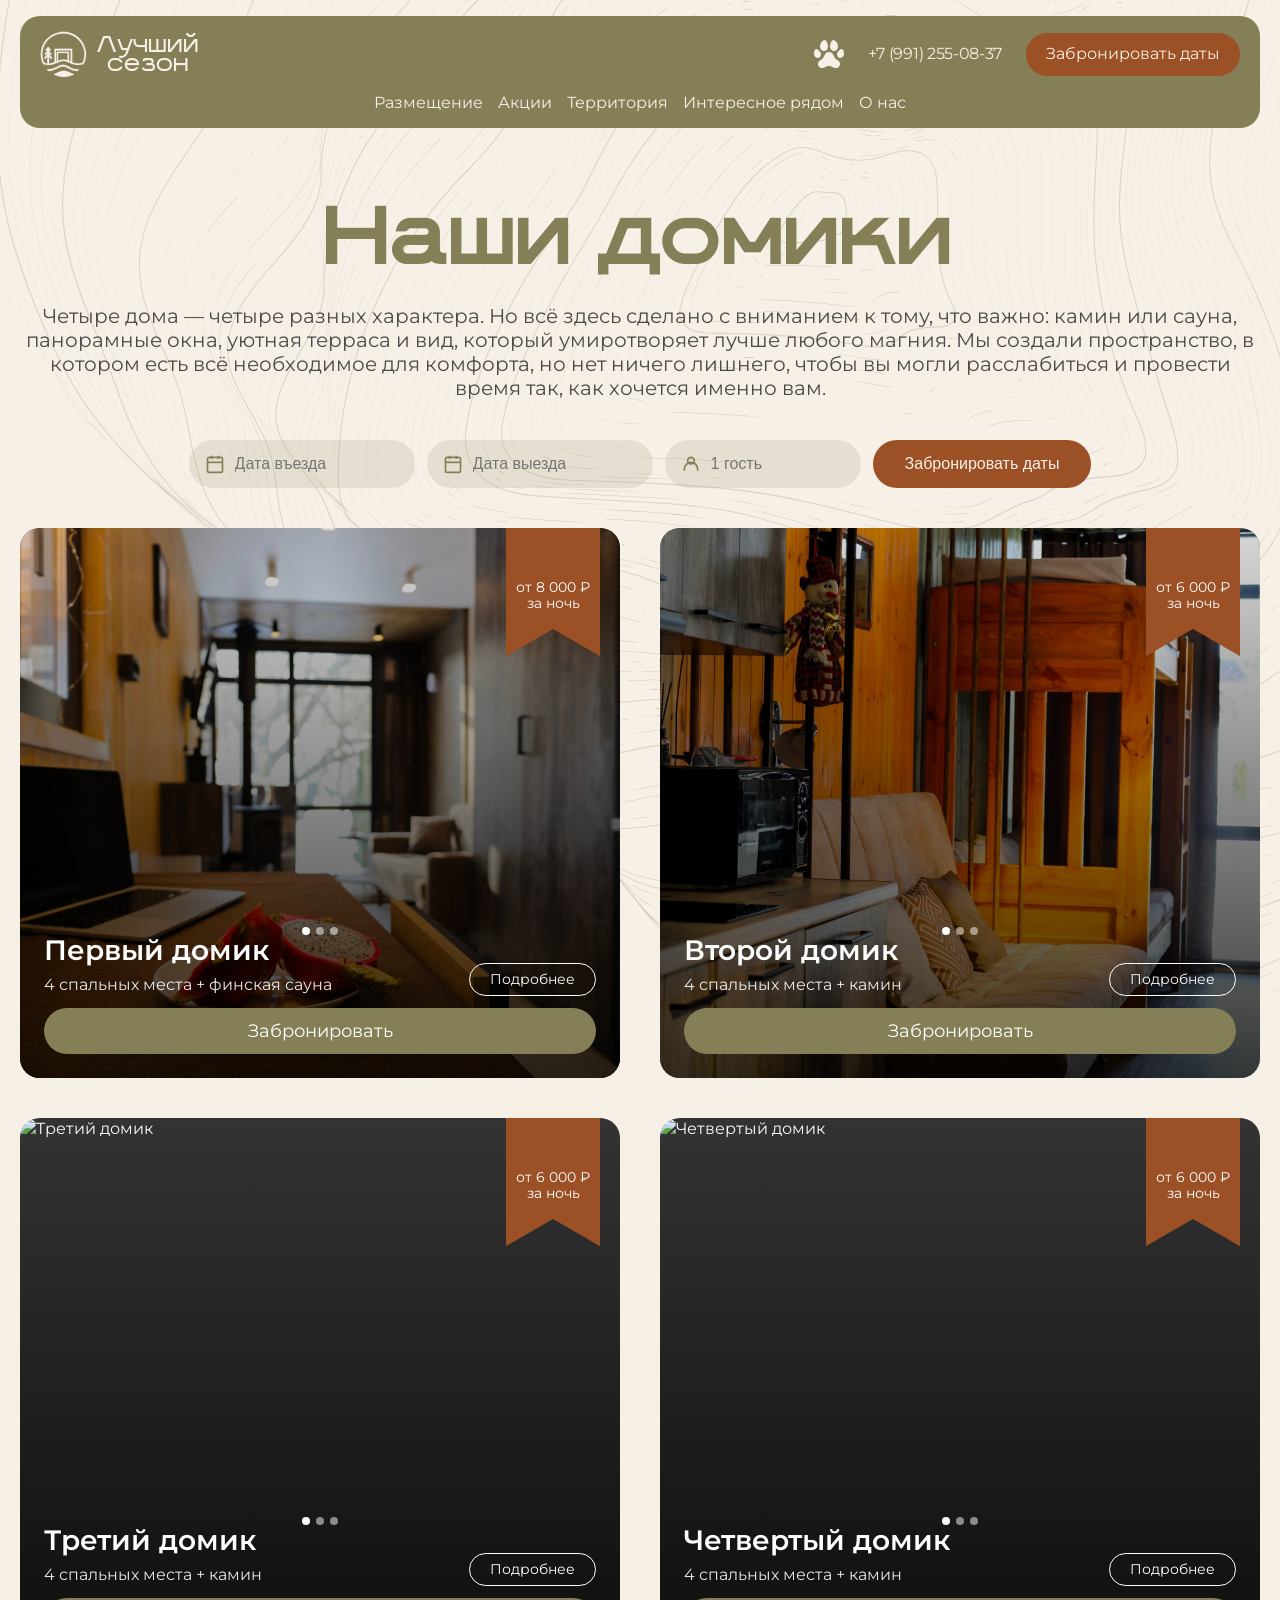
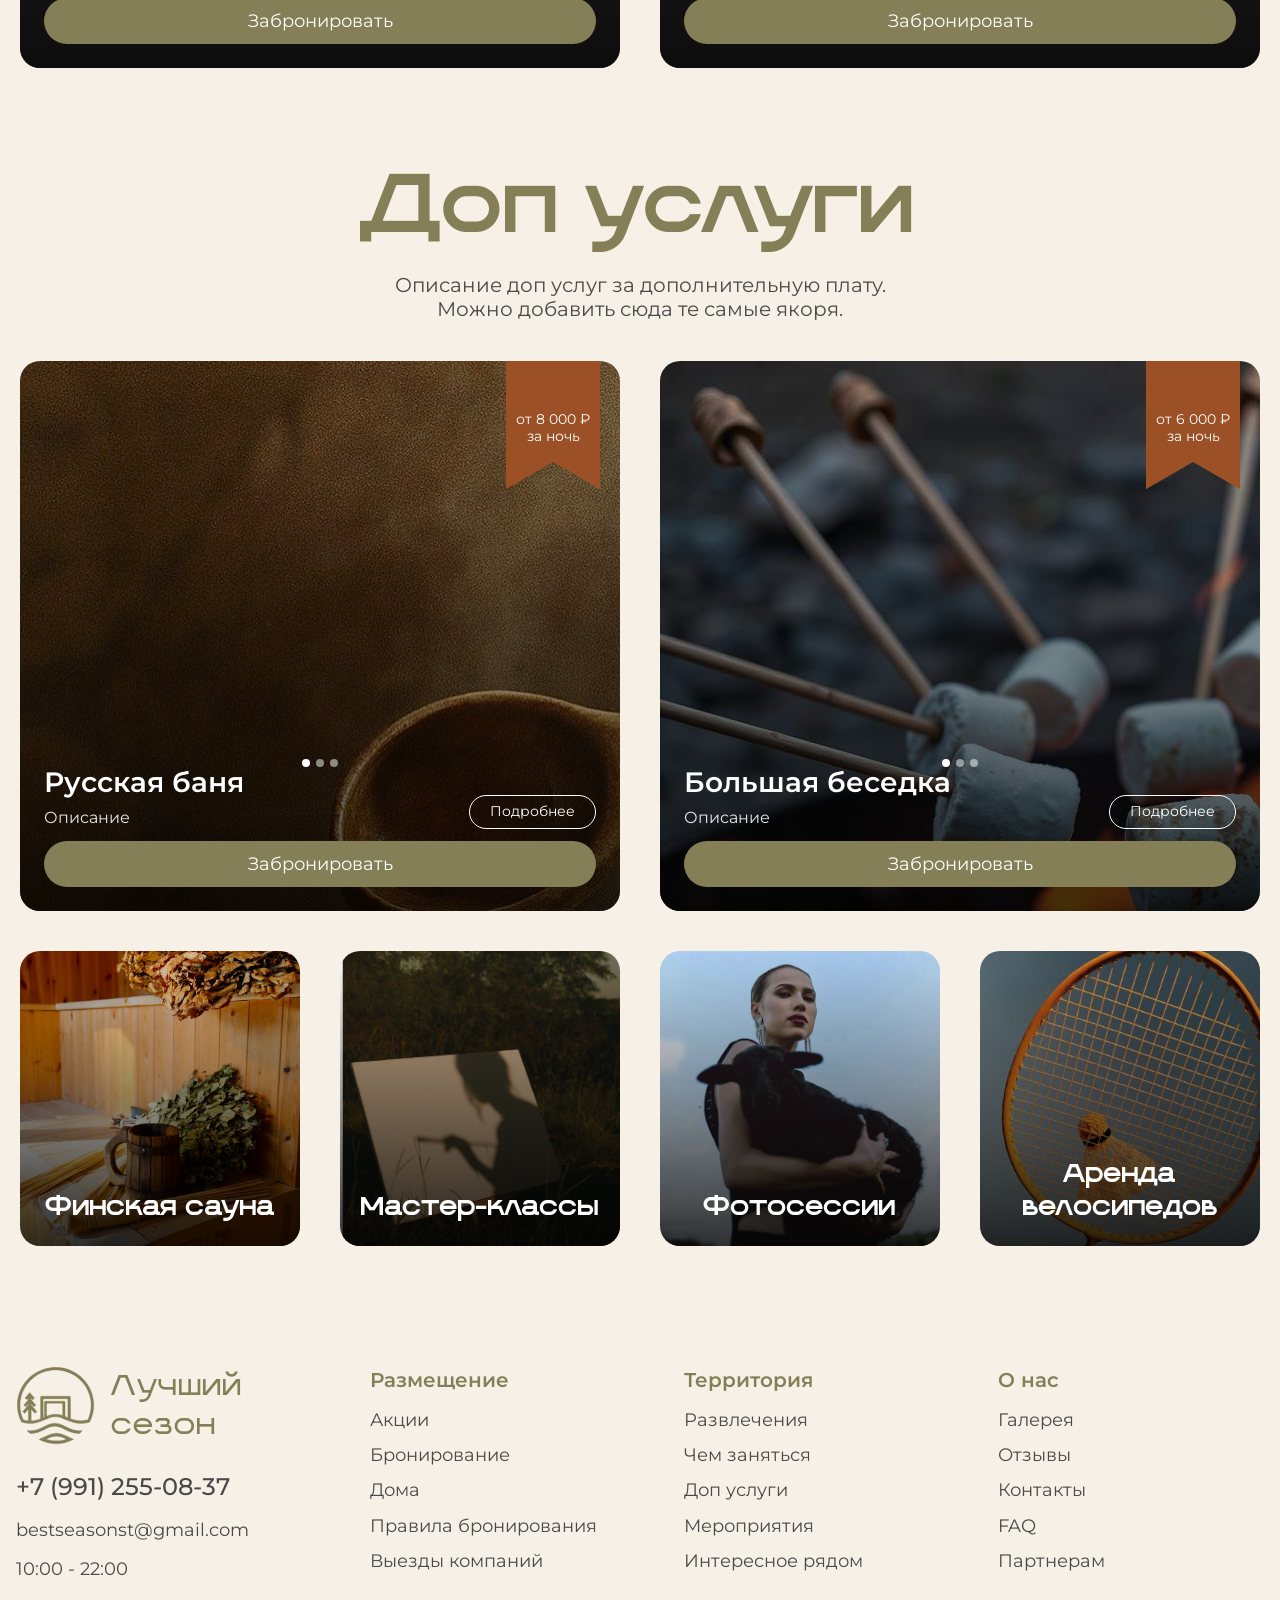
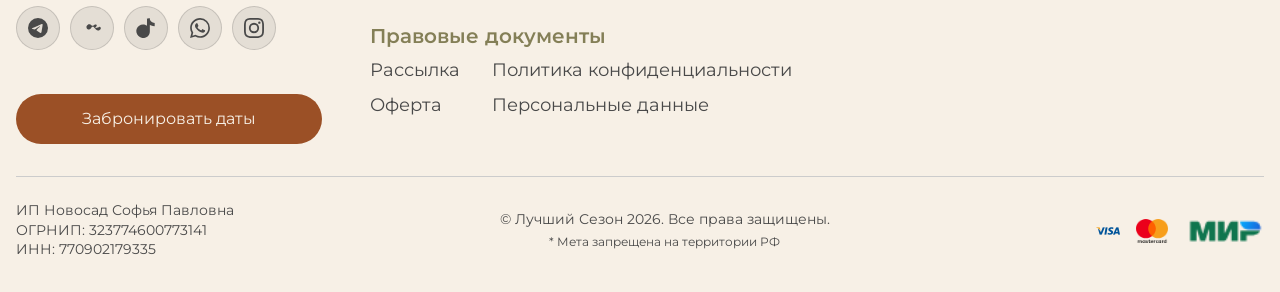
==== commit 2fbc34f8: "фывафы" ====
--- a/houses.html
+++ b/houses.html
@@ -189,40 +189,95 @@
 
   <footer class="footer">
     <div class="footer-inner">
+      <!-- Левый блок: Логотип + Контакты + Соцсети + Кнопка -->
       <div class="footer-col footer-col-left">
         <div class="footer-logo">
-          <img src="static/images/logo2.svg" alt="Лучший сезон" class="footer-logo-img" width="120" height="120" />
-          <span class="footer-logo-text">Лучший сезон</span>
+          <img src="static/images/logo2.svg" alt="Лучший сезон" width="50" height="50" />
+          <span>Лучший <br>сезон</span>
         </div>
         <div class="footer-contacts">
-          <div style="font-size:24px; font-weight:500;">+7 (991) 255-08-37</div>
+          <div style="font-size: 24px; font-weight: 500;">+7 (991) 255-08-37</div>
           <div>bestseasonst@gmail.com</div>
           <div>10:00 - 22:00</div>
         </div>
         <div class="footer-socials">
           <a href="#"><svg width="20" height="20" viewBox="0 0 24 24" fill="#494949"><path d="M11.944 0A12 12 0 0 0 0 12a12 12 0 0 0 12 12 12 12 0 0 0 12-12A12 12 0 0 0 12 0a12 12 0 0 0-.056 0zm4.962 7.224c.1-.002.321.023.465.14a.506.506 0 0 1 .171.325c.016.093.036.306.02.472-.18 1.898-.962 6.502-1.36 8.627-.168.9-.499 1.201-.82 1.23-.696.065-1.225-.46-1.9-.902-1.056-.693-1.653-1.124-2.678-1.8-1.185-.78-.417-1.21.258-1.91.177-.184 3.247-2.977 3.307-3.23.007-.032.014-.15-.056-.212s-.174-.041-.249-.024c-.106.024-1.793 1.14-5.061 3.345-.48.33-.913.49-1.302.48-.428-.008-1.252-.241-1.865-.44-.752-.245-1.349-.374-1.297-.789.027-.216.325-.437.893-.663 3.498-1.524 5.83-2.529 6.998-3.014 3.332-1.386 4.025-1.627 4.476-1.635z"/></svg></a>
-          <a href="#"><svg width="20" height="20" viewBox="0 0 24 24" fill="#494949"><path d="M15.684 12.182c.355-.472.657-.905 1.012-1.377.276-.365.534-.743.773-1.134.118-.192.198-.38.245-.575.064-.266.015-.544-.126-.785-.145-.246-.377-.43-.648-.513-.246-.076-.51-.081-.768-.03-.155.031-.306.097-.452.164-.193.089-.381.187-.559.296-.303.186-.591.395-.884.595-.137.094-.283.179-.429.262-.135.077-.28.137-.426.184-.156.05-.319.081-.48.081-.282 0-.561-.066-.816-.182-.169-.077-.323-.182-.472-.288-.266-.19-.519-.401-.772-.606-.192-.156-.39-.306-.596-.436-.258-.163-.53-.296-.812-.377-.277-.08-.566-.106-.85-.085-.307.022-.606.088-.886.196-.249.096-.48.223-.696.379-.258.187-.5.399-.71.641-.172.198-.332.404-.473.629-.152.242-.279.502-.373.773-.086.249-.138.511-.14.78-.009.492.111.987.341 1.416.192.359.447.677.756.937.183.154.386.285.596.382.29.135.608.206.929.206.376 0 .747-.096 1.107-.233.272-.104.538-.224.776-.379.249-.162.474-.356.685-.569.175-.177.333-.37.47-.577.12-.18.252-.352.373-.531l.144-.21c.097-.139.202-.27.316-.391.097-.103.209-.192.325-.266.164-.105.354-.155.542-.152.272.003.544.072.795.187.172.078.335.178.48.298.23.191.441.405.641.632.095.108.19.215.284.324.151.175.304.349.459.52.079.087.162.171.247.252.059.056.12.11.178.165.226.217.449.436.67.657.096.095.197.186.298.275.19.169.377.344.574.504.129.105.263.203.399.300.159.113.322.218.496.303.174.085.357.154.545.192.223.045.455.049.683.032.163-.012.322-.047.477-.094.282-.085.557-.194.812-.337.258-.144.506-.306.733-.495.166-.138.317-.294.456-.462.123-.15.235-.309.333-.478.064-.113.121-.231.17-.353.056-.137.101-.278.128-.422.022-.121.029-.247.015-.374-.029-.246-.12-.48-.256-.679-.13-.189-.295-.346-.488-.469-.154-.1-.323-.178-.498-.224-.163-.042-.332-.055-.498-.033-.156.02-.303.071-.44.145-.097.053-.182.122-.267.189z"/></svg></a>
+          <a href="#"><svg width="20" height="20" viewBox="0 0 24 24" fill="#494949"><path d="M15.684 12.182c.355-.472.657-.905 1.012-1.377.276-.365.534-.743.773-1.134.118-.192.198-.38.245-.575.064-.266.015-.544-.126-.785-.145-.246-.377-.43-.648-.513-.246-.076-.51-.081-.768-.03-.155.031-.306.097-.452.164-.193.089-.381.187-.559.296-.303.186-.591.395-.884.595-.137.094-.283.179-.429.262-.135.077-.28.137-.426.184-.156.05-.319.081-.48.081-.282 0-.561-.066-.816-.182-.169-.077-.323-.182-.472-.288-.266-.19-.519-.401-.772-.606-.192-.156-.39-.306-.596-.436-.258-.163-.53-.296-.812-.377-.277-.08-.566-.106-.85-.085-.307.022-.606.088-.886.196-.249.096-.48.223-.696.379-.258.187-.5.399-.71.641-.172.198-.332.404-.473.629-.152.242-.279.502-.373.773-.086.249-.138.511-.14.78-.009.492.111.987.341 1.416.192.359.447.677.756.937.183.154.386.285.596.382.29.135.608.206.929.206.376 0 .747-.096 1.107-.233.272-.104.538-.224.776-.379.249-.162.474-.356.685-.569.175-.177.333-.37.47-.577.12-.18.252-.352.373-.531l.144-.21c.097-.139.202-.27.316-.391.097-.103.209-.192.325-.266.164-.105.354-.155.542-.152.272.003.544.072.795.187.172.078.335.178.48.298.23.191.441.405.641.632.095.108.19.215.284.324.151.175.304.349.459.52.079.087.162.171.247.252.059.056.12.11.178.165.226.217.449.436.67.657.096.095.197.186.298.275.19.169.377.344.574.504.129.105.263.203.399.3.159.113.322.218.496.303.174.085.357.154.545.192.223.045.455.049.683.032.163-.012.322-.047.477-.094.282-.085.557-.194.812-.337.258-.144.506-.306.733-.495.166-.138.317-.294.456-.462.123-.15.235-.309.333-.478.064-.113.121-.231.17-.353.056-.137.101-.278.128-.422.022-.121.029-.247.015-.374-.029-.246-.12-.48-.256-.679-.13-.189-.295-.346-.488-.469-.154-.1-.323-.178-.498-.224-.163-.042-.332-.055-.498-.033-.156.02-.303.071-.44.145-.097.053-.182.122-.267.189z"/></svg></a>
           <a href="#"><svg width="20" height="20" viewBox="0 0 24 24" fill="#494949"><path d="M12.525.02c1.31-.02 2.61-.01 3.91-.02.08 1.53.63 3.09 1.75 4.17 1.12 1.11 2.7 1.62 4.24 1.79v4.03c-1.44-.05-2.89-.35-4.2-.97-.57-.26-1.1-.59-1.62-.93v8.05c0 4.38-3.62 7.92-7.95 7.92-2.88 0-5.62-1.6-7.13-4.17-1.29-2.12-1.52-4.74-.64-7.05 1.18-3.08 4.13-5.12 7.44-5.12 1.73 0 3.39.6 4.71 1.68.13-.81.14-1.64.15-2.47.02-2.02.02-4.05.02-6.07h3.98z"/></svg></a>
           <a href="#"><svg width="20" height="20" viewBox="0 0 24 24" fill="#494949"><path d="M17.472 14.382c-.297-.149-1.758-.867-2.03-.967-.273-.099-.471-.148-.67.15-.197.297-.767.966-.94 1.164-.173.199-.347.223-.644.075-.297-.15-1.255-.463-2.39-1.475-.883-.788-1.48-1.761-1.653-2.059-.173-.297-.018-.458.13-.606.134-.133.298-.347.446-.52.149-.174.198-.298.298-.497.099-.198.05-.371-.025-.52-.075-.149-.669-1.612-.916-2.207-.242-.579-.487-.5-.669-.51-.173-.008-.371-.01-.57-.01-.198 0-.52.074-.792.372-.272.297-1.04 1.016-1.04 2.479 0 1.462 1.065 2.875 1.213 3.074.149.198 2.096 3.2 5.077 4.487.709.306 1.262.489 1.694.625.712.227 1.36.195 1.871.118.571-.085 1.758-.719 2.006-1.413.248-.694.248-1.289.173-1.413-.074-.124-.272-.198-.57-.347m-5.421 7.403h-.004a9.87 9.87 0 01-5.031-1.378l-.361-.214-3.741.982.998-3.648-.235-.374a9.86 9.86 0 01-1.51-5.26c.001-5.45 4.436-9.884 9.888-9.884 2.64 0 5.122 1.03 6.988 2.898a9.825 9.825 0 012.893 6.994c-.003 5.45-4.437 9.884-9.885 9.884m8.413-18.297A11.815 11.815 0 0012.05 0C5.495 0 .16 5.335.157 11.892c0 2.096.547 4.142 1.588 5.945L.057 24l6.305-1.654a11.882 11.882 0 005.683 1.448h.005c6.554 0 11.89-5.335 11.893-11.893a11.821 11.821 0 00-3.48-8.413z"/></svg></a>
           <a href="#"><svg width="20" height="20" viewBox="0 0 24 24" fill="#494949"><path d="M12 2.163c3.204 0 3.584.012 4.85.07 3.252.148 4.771 1.691 4.919 4.919.058 1.265.069 1.645.069 4.849 0 3.205-.012 3.584-.069 4.849-.149 3.225-1.664 4.771-4.919 4.919-1.266.058-1.644.07-4.85.07-3.204 0-3.584-.012-4.849-.07-3.26-.149-4.771-1.699-4.919-4.92-.058-1.265-.07-1.644-.07-4.849 0-3.204.013-3.583.07-4.849.149-3.227 1.664-4.771 4.919-4.919 1.266-.057 1.645-.069 4.849-.069zM12 0C8.741 0 8.333.014 7.053.072 2.695.272.273 2.69.073 7.052.014 8.333 0 8.741 0 12c0 3.259.014 3.668.072 4.948.2 4.358 2.618 6.78 6.98 6.98C8.333 23.986 8.741 24 12 24c3.259 0 3.668-.014 4.948-.072 4.354-.2 6.782-2.618 6.979-6.98.059-1.28.073-1.689.073-4.948 0-3.259-.014-3.667-.072-4.947-.196-4.354-2.617-6.78-6.979-6.98C15.668.014 15.259 0 12 0zm0 5.838a6.162 6.162 0 100 12.324 6.162 6.162 0 000-12.324zM12 16a4 4 0 110-8 4 4 0 010 8zm6.406-11.845a1.44 1.44 0 100 2.881 1.44 1.44 0 000-2.881z"/></svg></a>
         </div>
-        <a href="#" class="btn btn-primary" style="margin-top:20px; width:100%; font-size:16px;">Забронировать даты</a>
-      </div>
-      <div class="footer-col"><h4>Размещение</h4><ul><li><a href="#">Акции</a></li><li><a href="#">Бронирование</a></li><li><a href="#">Дома</a></li><li><a href="#">Правила бронирования</a></li><li><a href="#">Выезды компаний</a></li></ul></div>
-      <div class="footer-col"><h4>Территория</h4><ul><li><a href="#">Развлечения</a></li><li><a href="#">Чем заняться</a></li><li><a href="#">Доп услуги</a></li><li><a href="#">Мероприятия</a></li><li><a href="#">Интересное рядом</a></li></ul></div>
-      <div class="footer-col"><h4>О нас</h4><ul><li><a href="#">Галерея</a></li><li><a href="#">Отзывы</a></li><li><a href="#">Контакты</a></li><li><a href="#">FAQ</a></li><li><a href="#">Партнерам</a></li></ul></div>
-    </div>
-    <div class="footer-legal">
-      <h4>Правовые документы</h4>
-      <div class="legal-grid">
-        <div class="legal-col"><a href="#">Рассылка</a><a href="#">Оферта</a></div>
-        <div class="legal-col"><a href="#">Политика конфиденциальности</a><a href="#">Персональные данные</a></div>
-      </div>
-    </div>
+        <a href="houses.html" class="btn btn-primary" style="margin-top:20px; width:100%; font-size:16px;">Забронировать даты</a>
+      </div>
+
+      <!-- Колонка "Размещение" + правовые документы внутри -->
+      <div class="footer-col">
+        <h4>Размещение</h4>
+        <ul>
+          <li><a href="#">Акции</a></li>
+          <li><a href="#">Бронирование</a></li>
+          <li><a href="#">Дома</a></li>
+          <li><a href="#">Правила бронирования</a></li>
+          <li><a href="#">Выезды компаний</a></li>
+        </ul>
+
+        <!-- Правовые документы в сетке 2×2 -->
+        <div class="footer-legal-inline">
+          <h4>Правовые документы</h4>
+          <div class="legal-grid">
+            <div class="legal-col">
+              <a href="#">Рассылка</a>
+              <a href="#">Оферта</a>
+            </div>
+            <div class="legal-col legal-col-horizontal">
+              <a href="#">Политика конфиденциальности</a>
+              <a href="#">Персональные данные</a>
+            </div>
+          </div>
+        </div>
+      </div>
+
+      <!-- Колонка "Территория" -->
+      <div class="footer-col">
+        <h4>Территория</h4>
+        <ul>
+          <li><a href="#">Развлечения</a></li>
+          <li><a href="#">Чем заняться</a></li>
+          <li><a href="#">Доп услуги</a></li>
+          <li><a href="#">Мероприятия</a></li>
+          <li><a href="#">Интересное рядом</a></li>
+        </ul>
+      </div>
+
+      <!-- Колонка "О нас" -->
+      <div class="footer-col">
+        <h4>О нас</h4>
+        <ul>
+          <li><a href="#">Галерея</a></li>
+          <li><a href="#">Отзывы</a></li>
+          <li><a href="#">Контакты</a></li>
+          <li><a href="#">FAQ</a></li>
+          <li><a href="#">Партнерам</a></li>
+        </ul>
+      </div>
+    </div>
+
+    <!-- Нижняя часть (без разделителя) -->
     <div class="footer-bottom">
-      <div class="legal-info">ИП Новосад Софья Павловна<br>ОГРНИП: 323774600773141<br>ИНН: 770902179335</div>
-      <div class="copyright-info"><div>© Лучший Сезон 2026. Все права защищены.</div><div style="font-size:12px; margin-top:4px;">* Мета запрещена на территории РФ</div></div>
-      <div class="payments"><img src="static/images/visa.png" alt="Visa" /><img src="static/images/mc.png" alt="Mastercard" /><img src="static/images/mir.png" alt="МИР" /></div>
+      <div class="legal-info">
+        ИП Новосад Софья Павловна<br>
+        ОГРНИП: 323774600773141<br>
+        ИНН: 770902179335
+      </div>
+      <div class="copyright-info">
+        <div>© Лучший Сезон 2026. Все права защищены.</div>
+        <div style="font-size:12px; margin-top:4px;">* Мета запрещена на территории РФ</div>
+      </div>
+      <div class="payments">
+        <img src="static/images/visa.png" alt="Visa" />
+        <img src="static/images/mc.png" alt="Mastercard" />
+        <img src="static/images/mir.png" alt="МИР" />
+      </div>
     </div>
   </footer>
 
--- a/static/css/houses.css
+++ b/static/css/houses.css
@@ -433,6 +433,8 @@
   align-items: center;
   font-family: 'Montserrat', sans-serif;
 }
+
+
 .house-card .content {
   position: relative;
   z-index: 2;
@@ -455,11 +457,25 @@
   gap: 4px;
 }
 .house-card .dots { display: flex; gap: 6px; margin-bottom: 6px; }
+.house-card .dots {
+  position: absolute;
+  top: 20px;
+  left: 50%;
+  transform: translateX(-50%);
+  z-index: 2;
+  display: flex;
+  gap: 6px;
+}
 .house-card .dots span {
   width: 8px; height: 8px; border-radius: 50%; background: rgba(255, 255, 255, 0.5);
 }
 .house-card .dots span:first-child { background: white; }
-.house-card .left-col h3 { font-size: 28px; font-weight: 600; margin: 0; color: white; }
+.house-card .left-col h3 {
+  font-family: 'Montserrat', sans-serif; /* изменено */
+  font-size: 1.75rem;
+  font-weight: 600;
+  color: white;
+}
 .house-card .left-col p {
   font-family: 'Montserrat', sans-serif;
   font-size: 16px;
@@ -731,4 +747,258 @@
   .search-bar { flex-direction: column; }
   .search-input { width: 100%; }
   .footer-socials a { width: 36px; height: 36px; }
+}
+
+/* ===== Footer ===== */
+.footer {
+  background: var(--bg-beige);
+  padding: 3rem 1rem 2rem;
+  margin-top: 120px;
+  padding-top: calc(var(--header-height) + 20px);
+}
+
+.footer-inner {
+  max-width: var(--container-max);
+  margin: 0 auto;
+  display: flex;
+  flex-wrap: wrap;
+  gap: 3rem;
+  justify-content: space-between;
+}
+
+.footer-col {
+  flex: 1 1 200px;
+  min-width: 150px;
+}
+
+.footer-col-left {
+  flex: 1 1 240px;
+}
+
+.footer-col h4 {
+  font-size: 1.25rem;
+  font-weight: 600;
+  color: var(--gold);
+  margin-bottom: 0.875rem;
+}
+
+.footer-col ul {
+  list-style: none;
+  display: flex;
+  flex-direction: column;
+  gap: 0.625rem;
+}
+
+.footer-col ul li a {
+  text-decoration: none;
+  color: var(--text-dark);
+  font-size: 1.125rem;
+}
+
+/* Правовые документы внутри колонки "Размещение" */
+.footer-legal-inline {
+  margin-top: 2rem;
+  padding-top: 1rem;
+  /* разделитель убран */
+}
+
+.footer-legal-inline h4 {
+  font-size: 1.25rem;
+  font-weight: 600;
+  color: var(--gold);
+  margin-bottom: 0.5rem;
+}
+
+/* Сетка 2×2 для ссылок */
+.footer-legal-inline .legal-grid {
+  display: grid;
+  grid-template-columns: 1fr 1fr;
+  gap: 0.625rem;
+}
+
+.footer-legal-inline .legal-col {
+  display: flex;
+  flex-direction: column;
+  gap: 0.625rem;
+}
+
+.footer-legal-inline .legal-col a {
+  text-decoration: none;
+  color: var(--text-dark);
+  font-size: 1.125rem;
+}
+
+/* Логотип и контакты */
+.footer-logo {
+  display: flex;
+  align-items: flex-end;
+  gap: 1rem;
+  margin-bottom: 1.5rem;
+  font-size: 1.75rem;
+  color: var(--gold);
+}
+
+.footer-logo img {
+  width: 80px;
+  height: 80px;
+  flex-shrink: 0;
+}
+
+.footer-contacts {
+  display: flex;
+  flex-direction: column;
+  gap: 0.875rem;
+  margin-bottom: 1.5rem;
+}
+
+.footer-contacts div {
+  font-family: 'Montserrat', sans-serif;
+  font-size: 1.125rem;
+  color: var(--text-dark);
+}
+
+.footer-socials {
+  display: flex;
+  gap: 0.625rem;
+  flex-wrap: wrap;
+  margin-bottom: 1.5rem;
+}
+
+.footer-socials a {
+  width: 44px;
+  height: 44px;
+  border-radius: 50%;
+  background: rgba(73,73,73,0.1);
+  border: 1px solid rgba(73,73,73,0.2);
+  display: flex;
+  align-items: center;
+  justify-content: center;
+  color: var(--text-dark);
+  text-decoration: none;
+  transition: all 0.3s;
+}
+
+.footer-socials a:hover {
+  background: var(--gold);
+  color: white;
+}
+
+/* Нижняя часть футера (без верхней границы) */
+.footer-bottom {
+  max-width: var(--container-max);
+  margin: 2rem auto 0;
+  /* border-top: 1px solid #ccc;  УБРАН */
+  padding-top: 1.5rem;
+  display: flex;
+  flex-wrap: wrap;
+  justify-content: space-between;
+  align-items: center;
+  gap: 1rem;
+  font-size: 0.875rem;
+  color: var(--text-dark);
+}
+
+.footer-bottom .legal-info {
+  display: flex;
+  flex-direction: column;
+  gap: 2px;
+  text-align: left;
+}
+
+.footer-bottom .copyright-info {
+  text-align: center;
+}
+
+.footer-bottom .payments {
+  display: flex;
+  gap: 1rem;
+  align-items: center;
+}
+
+.footer-bottom .payments img {
+  height: 24px;
+  width: auto;
+  object-fit: contain;
+}
+
+/* ===== Медиа-запросы ===== */
+@media (max-width: 768px) {
+  .footer-legal-inline .legal-grid {
+    grid-template-columns: 1fr; /* на мобильных — одна колонка */
+  }
+}
+
+@media (max-width: 480px) {
+  .footer-col { flex: 1 1 100%; }
+  .footer-bottom { flex-direction: column; text-align: center; }
+  .footer-bottom .legal-info { text-align: center; }
+}
+
+/* Правовые документы внутри колонки "Размещение" */
+.footer-legal-inline {
+  margin-top: 2rem;
+  padding-top: 1rem;
+  /* разделитель убран */
+}
+
+.footer-legal-inline h4 {
+  font-size: 1.25rem;
+  font-weight: 600;
+  color: var(--gold);
+  margin-bottom: 0.5rem;
+}
+
+.footer-legal-inline .legal-grid {
+  display: grid;
+  grid-template-columns: 1fr 1fr;
+  gap: 0.625rem 2rem;
+}
+
+/* По умолчанию колонки вертикальные */
+.footer-legal-inline .legal-col {
+  display: flex;
+  flex-direction: column;
+  gap: 0.625rem;
+}
+
+/* Правая колонка — горизонтальная */
+.footer-legal-inline .legal-col-horizontal {
+  flex-direction: row;
+  flex-wrap: wrap;
+  gap: 0.625rem 1.5rem;
+  align-items: center;
+}
+
+/* Запрещаем перенос длинных слов */
+.footer-legal-inline .legal-col a {
+  white-space: nowrap;
+}
+
+/* На мобильных возвращаем вертикаль */
+@media (max-width: 768px) {
+  .footer-legal-inline .legal-grid {
+    grid-template-columns: 1fr;
+  }
+  .footer-legal-inline .legal-col-horizontal {
+    flex-direction: column;
+    align-items: flex-start;
+  }
+}
+
+/* Заголовки колонок футера — Montserrat */
+.footer-col h4,
+.footer-legal-inline h4 {
+  font-family: 'Montserrat', sans-serif;
+  font-size: 1.25rem;
+  font-weight: 600;
+  color: var(--gold);
+}
+
+/* Отступы можно оставить отдельно */
+.footer-col h4 {
+  margin-bottom: 0.875rem;
+}
+
+.footer-legal-inline h4 {
+  margin-bottom: 0.5rem;
 }
